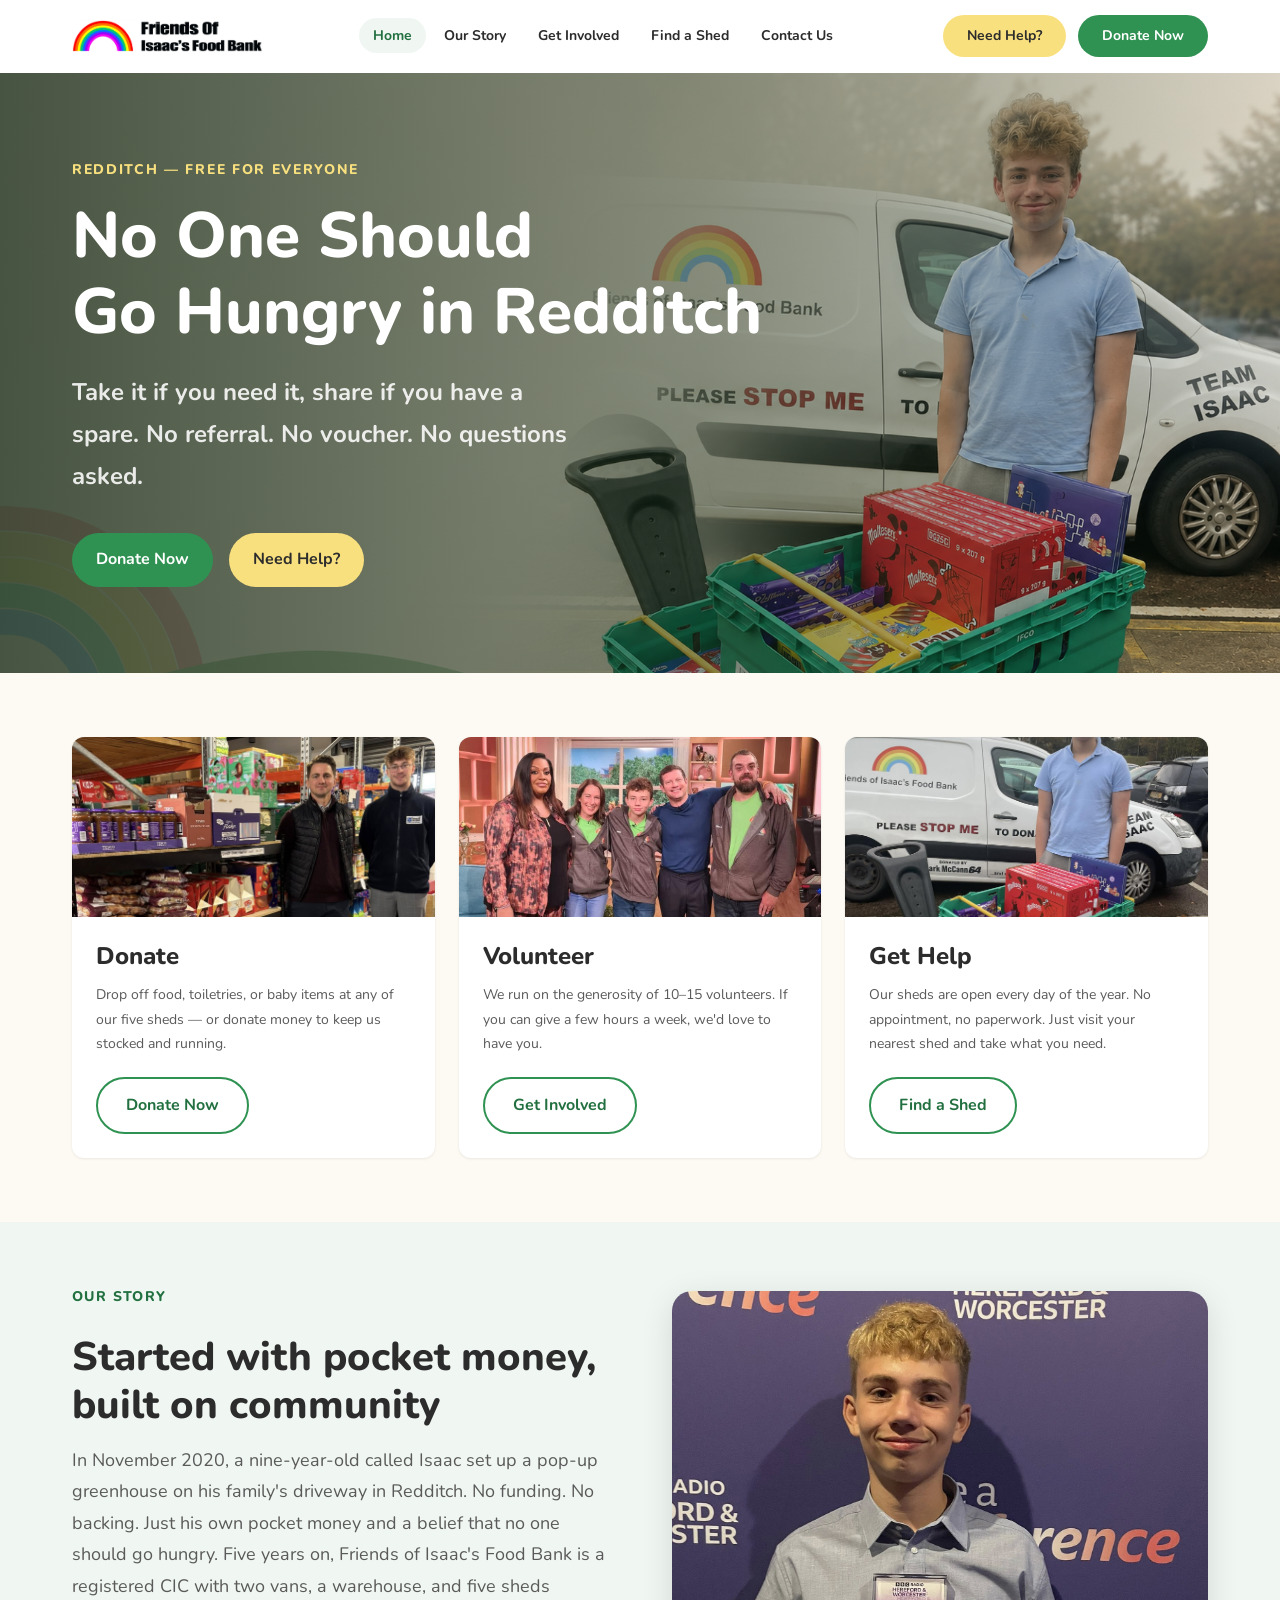
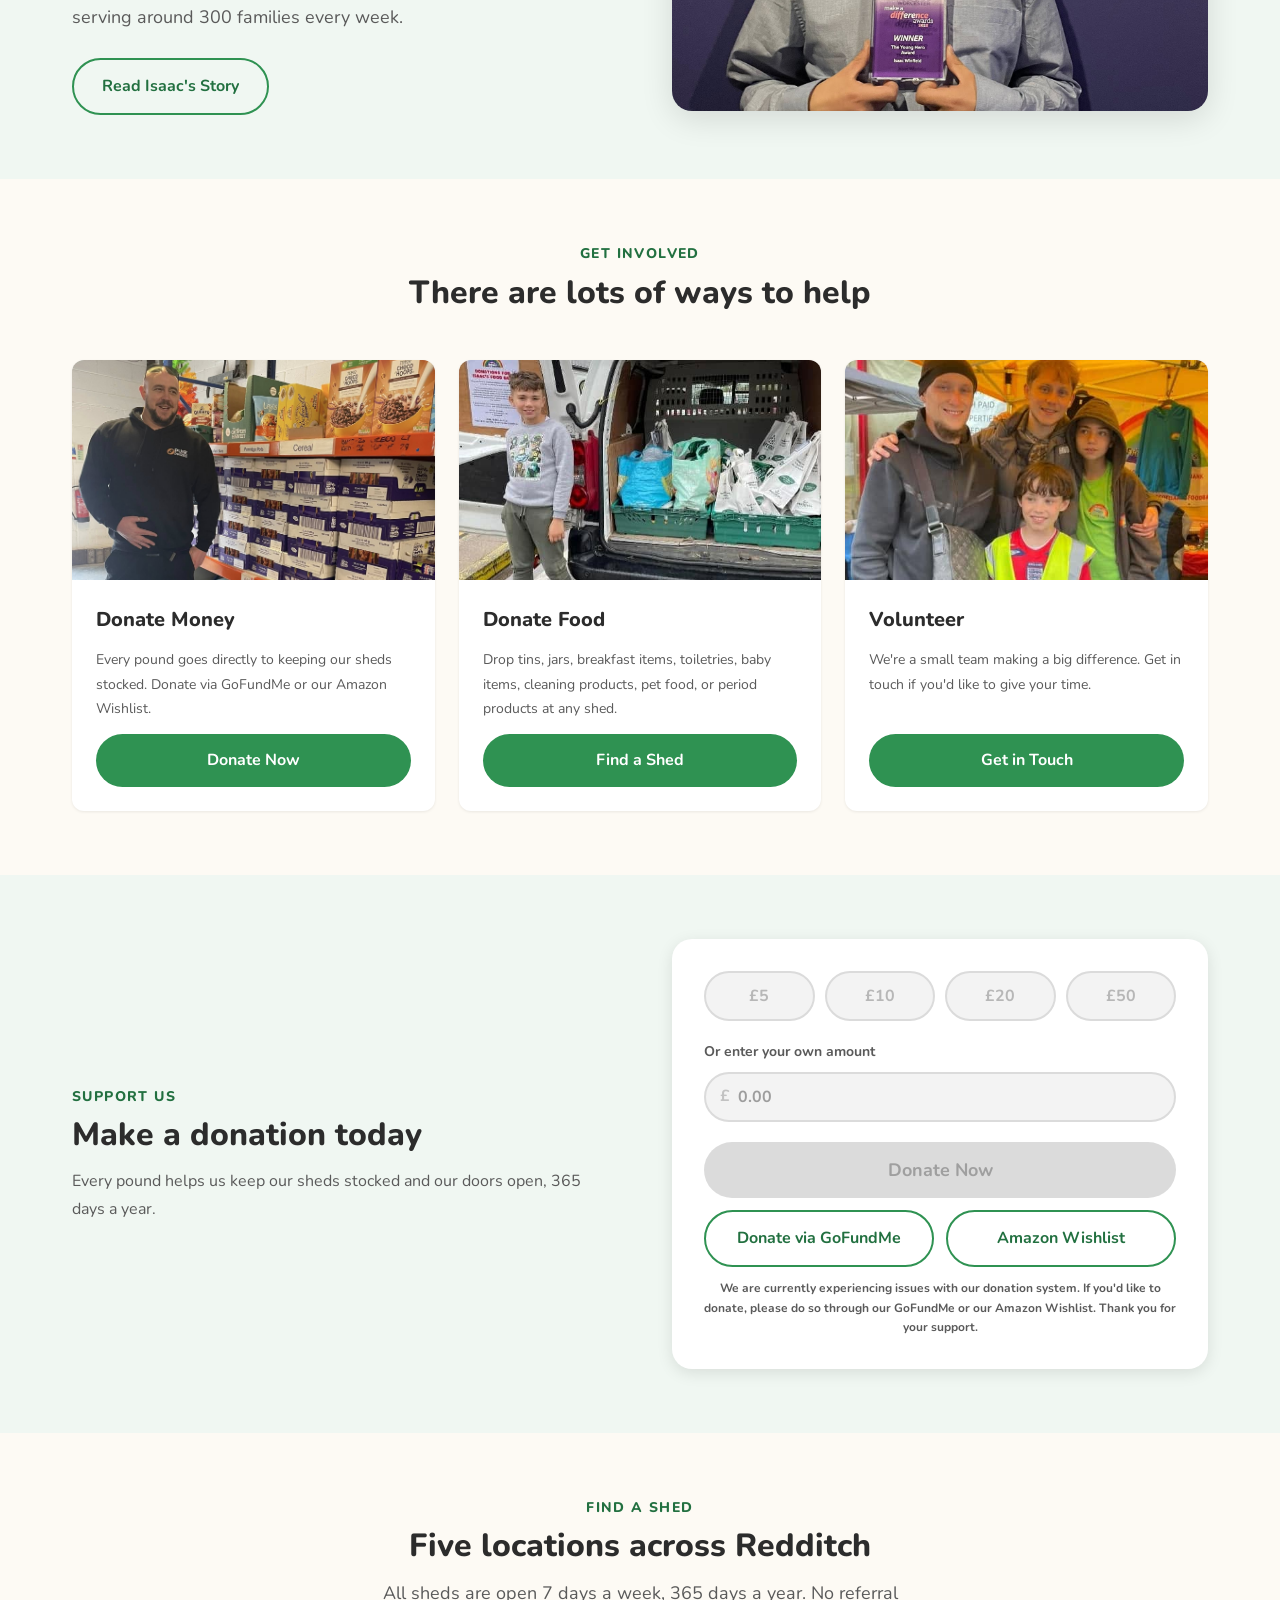
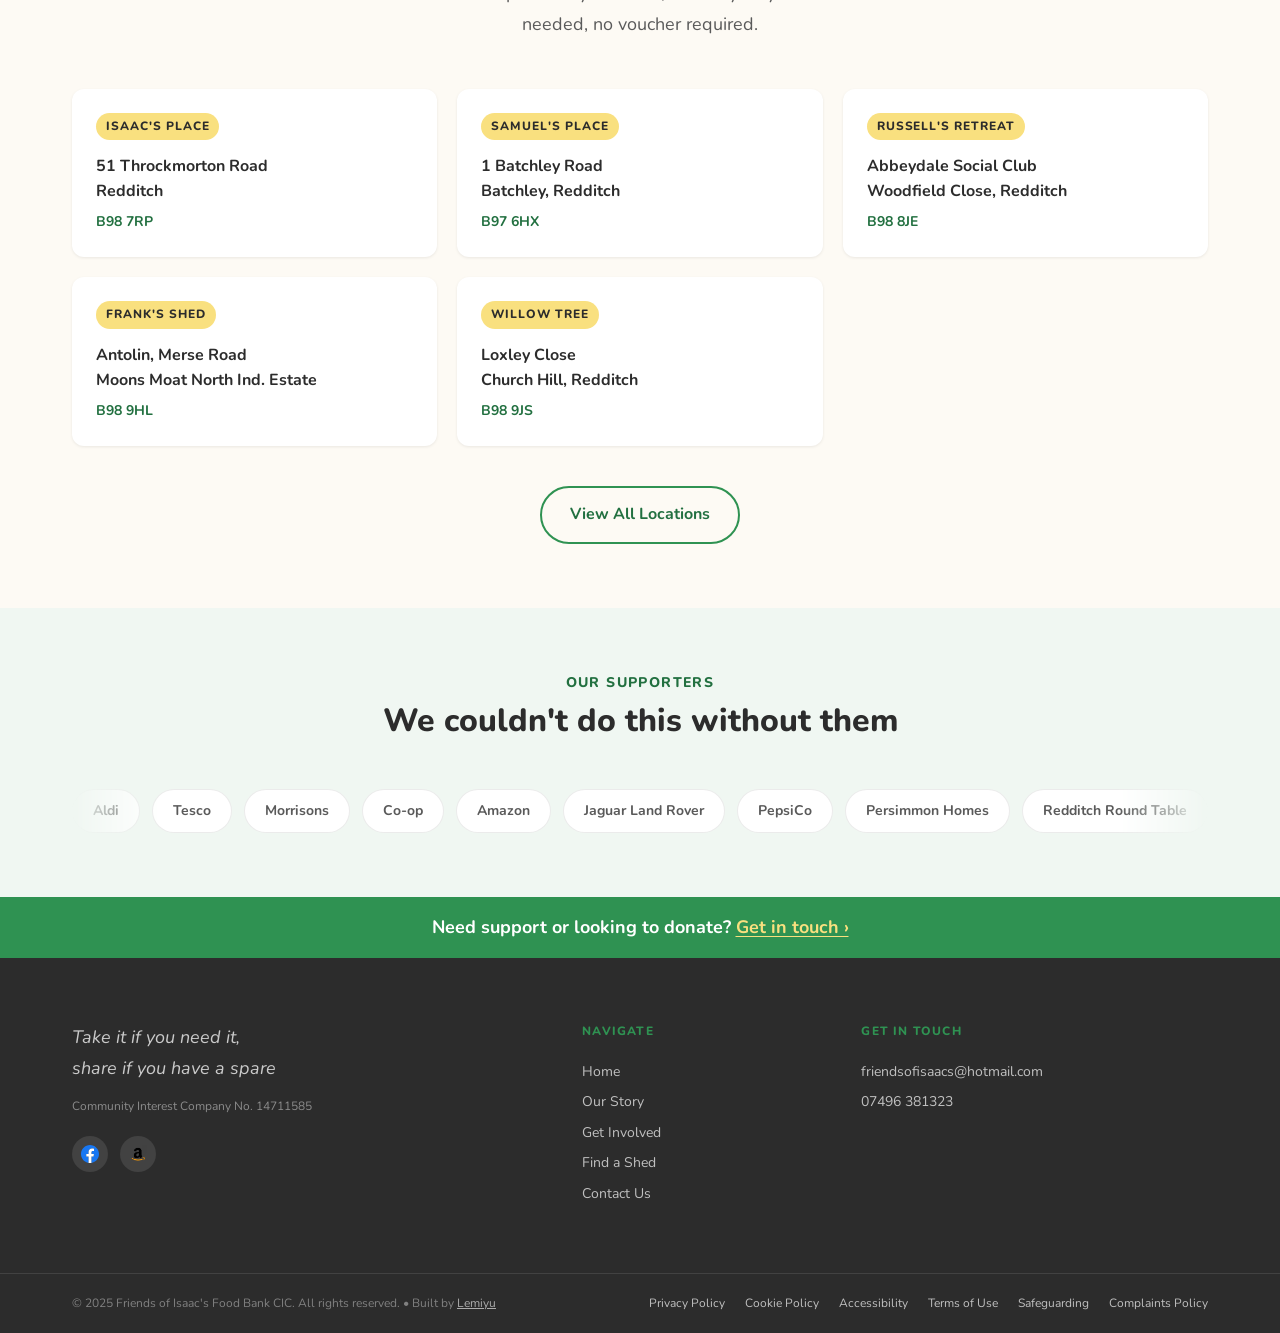
==== index.html @ 1d1023f9 "Website push - 30.06.26" ====
<!DOCTYPE html>
<html lang="en">
<head>
  <meta charset="UTF-8" />

  
  <!-- Google tag (gtag.js) -->
<script async src="https://www.googletagmanager.com/gtag/js?id=G-P4PWT5ELY1"></script>
<script>
  window.dataLayer = window.dataLayer || [];
  function gtag(){dataLayer.push(arguments);}
  gtag('js', new Date());

  gtag('config', 'G-P4PWT5ELY1');
</script>


  <meta name="viewport" content="width=device-width, initial-scale=1.0" />
  <link rel="icon" type="image/webp" href="assets/favicon-icon.webp" />
  <meta name="description" content="Friends of Isaac's Food Bank CIC — free community food pantry sheds in Redditch. No referral needed, no voucher required. Open 7 days a week, 365 days a year." />
  <title>Friends of Isaac's Food Bank | Redditch</title>
  <link rel="preconnect" href="https://fonts.googleapis.com" />
  <link rel="preconnect" href="https://fonts.gstatic.com" crossorigin />
  <link href="https://fonts.googleapis.com/css2?family=Nunito:wght@400;700;800&display=swap" rel="stylesheet" />
  <link rel="stylesheet" href="base.css" />
  <link rel="stylesheet" href="index.css" />
</head>
<body>

  <!-- ============================================================
       HEADER / NAV
       ============================================================ -->
  <header class="site-header" id="site-header">
    <div class="container header-inner">

      <!-- Logo -->
      <a href="/" class="header-logo" aria-label="Friends of Isaac's Food Bank — home">
        <img src="assets/foi-logo.webp" alt="Friends of Isaac's Food Bank" height="48" />
      </a>

      <!-- Primary nav -->
      <nav class="header-nav" id="header-nav" aria-label="Main navigation">
        <ul class="nav-list">
          <li><a href="/" class="nav-link nav-link--active">Home</a></li>
          <li><a href="/our-story.html" class="nav-link">Our Story</a></li>
          <li><a href="/get-involved.html" class="nav-link">Get Involved</a></li>
          <li><a href="/find-a-shed.html" class="nav-link">Find a Shed</a></li>
          <li><a href="/contact.html" class="nav-link">Contact Us</a></li>
        </ul>

        <!-- Mobile-only CTA buttons inside dropdown -->
        <div class="nav-mobile-ctas">
          <a href="/contact.html?type=donate" class="btn btn--primary nav-mobile-btn">Donate Now</a>
          <a href="/contact.html?type=help" class="btn btn--secondary-yellow nav-mobile-btn">Need Help?</a>
        </div>
      </nav>

      <!-- Header actions (desktop) -->
      <div class="header-actions">
        <a href="/contact.html?type=help" class="btn btn--secondary-yellow header-cta header-cta--help">Need Help?</a>
        <a href="/contact.html?type=donate" class="btn btn--primary header-cta">Donate Now</a>
        <!-- Hamburger -->
        <button class="hamburger" id="hamburger" aria-label="Open menu" aria-expanded="false" aria-controls="header-nav">
          <img src="assets/hamburger-menu.svg" alt="" aria-hidden="true" id="hamburger-icon" width="28" height="28" />
        </button>
      </div>

    </div>
  </header>


  <!-- ============================================================
       HERO
       ============================================================ -->
  <section class="hero" aria-label="Hero">
    <div class="hero-media">
      <picture>
        <source media="(max-width: 768px)" srcset="assets/home-page-hero-v1.webp" />
        <source media="(min-width: 769px)" srcset="assets/home-page-hero-v1.webp" />
        <img
          src="assets/home-page-hero-v1.webp"
          alt="Isaac and the Friends of Isaac's Food Bank team"
          class="hero-img"
        />
      </picture>
      <div class="hero-overlay" aria-hidden="true"></div>
    </div>
    <div class="container hero-content">
      <p class="hero-eyebrow">Redditch &mdash; free for everyone</p>
      <h1 class="hero-headline">No One Should<br />Go Hungry in Redditch</h1>
      <p class="hero-sub">Take it if you need it, share if you have a spare. No referral. No voucher. No questions asked.</p>
      <div class="hero-actions">
        <a href="/contact.html?type=donate" class="btn btn--primary">Donate Now</a>
        <a href="/contact.html?type=help" class="btn btn--secondary-yellow">Need Help?</a>
      </div>
    </div>
  </section>


  <!-- ============================================================
       IMPACT STRIP
       ============================================================ -->
  <section class="section impact-strip" aria-label="How you can help">
    <div class="container">
      <div class="impact-grid">

        <div class="impact-card">
          <div class="impact-icon">
            <img src="assets/foi-warehouse-6.webp" alt="" class="impact-icon-img" />
          </div>
          <h2 class="impact-card-title">Donate</h2>
          <p class="impact-card-text">Drop off food, toiletries, or baby items at any of our five sheds — or donate money to keep us stocked and running.</p>
          <a href="/contact.html?type=donate" class="btn btn--outline impact-card-btn">Donate Now</a>
        </div>

        <div class="impact-card">
          <div class="impact-icon">
            <img src="assets/foi-team-image-2.webp" alt="" class="impact-icon-img" />
          </div>
          <h2 class="impact-card-title">Volunteer</h2>
          <p class="impact-card-text">We run on the generosity of 10–15 volunteers. If you can give a few hours a week, we'd love to have you.</p>
          <a href="/contact.html?type=volunteer" class="btn btn--outline impact-card-btn">Get Involved</a>
        </div>

        <div class="impact-card">
          <div class="impact-icon">
            <img src="assets/foi-isaac-support-1.webp" alt="" class="impact-icon-img" />
          </div>
          <h2 class="impact-card-title">Get Help</h2>
          <p class="impact-card-text">Our sheds are open every day of the year. No appointment, no paperwork. Just visit your nearest shed and take what you need.</p>
          <a href="/find-a-shed.html" class="btn btn--outline impact-card-btn">Find a Shed</a>
        </div>

      </div>
    </div>
  </section>


  <!-- ============================================================
       OUR STORY (BRIEF)
       ============================================================ -->
  <section class="section section--alt story-brief" aria-label="Isaac's story">
    <div class="container story-brief-inner">
      <div class="story-brief-text">
        <p class="section-label">Our Story</p>
        <h2 class="heading-lg">Started with pocket money, built on community</h2>
        <p class="subheading">In November 2020, a nine-year-old called Isaac set up a pop-up greenhouse on his family's driveway in Redditch. No funding. No backing. Just his own pocket money and a belief that no one should go hungry. Five years on, Friends of Isaac's Food Bank is a registered CIC with two vans, a warehouse, and five sheds serving around 300 families every week.</p>
        <a href="/our-story.html" class="btn btn--outline" style="margin-top: 8px;">Read Isaac's Story</a>
      </div>
      <div class="story-brief-image">
        <img src="assets/foi-isaac-award-1.webp" alt="Isaac receiving an award for his food bank work" class="story-img" />
      </div>
    </div>
  </section>


  <!-- ============================================================
       GET INVOLVED
       ============================================================ -->
  <section class="section get-involved" aria-label="Get involved">
    <div class="container">
      <div class="section-header">
        <p class="section-label">Get Involved</p>
        <h2 class="heading-md">There are lots of ways to help</h2>
      </div>
      <div class="get-involved-grid">

        <div class="gi-card">
          <div class="gi-card-img-wrap">
            <img src="assets/foi-warehouse-2.webp" alt="Donations at the warehouse" class="gi-card-img" />
          </div>
          <div class="gi-card-body">
            <h3 class="gi-card-title">Donate Money</h3>
            <p class="gi-card-text">Every pound goes directly to keeping our sheds stocked. Donate via GoFundMe or our Amazon Wishlist.</p>
            <a href="/contact.html?type=donate" class="btn btn--primary">Donate Now</a>
          </div>
        </div>

        <div class="gi-card">
          <div class="gi-card-img-wrap">
            <img src="assets/foi-isaac-support-3.webp" alt="Food donations" class="gi-card-img" />
          </div>
          <div class="gi-card-body">
            <h3 class="gi-card-title">Donate Food</h3>
            <p class="gi-card-text">Drop tins, jars, breakfast items, toiletries, baby items, cleaning products, pet food, or period products at any shed.</p>
            <a href="/find-a-shed.html" class="btn btn--primary">Find a Shed</a>
          </div>
        </div>

        <div class="gi-card">
          <div class="gi-card-img-wrap">
            <img src="assets/foi-team-image-3.webp" alt="Volunteers at Friends of Isaac's Food Bank" class="gi-card-img" />
          </div>
          <div class="gi-card-body">
            <h3 class="gi-card-title">Volunteer</h3>
            <p class="gi-card-text">We're a small team making a big difference. Get in touch if you'd like to give your time.</p>
            <a href="/contact.html?type=volunteer" class="btn btn--primary">Get in Touch</a>
          </div>
        </div>

      </div>
    </div>
  </section>


  <!-- ============================================================
       DONATE STRIP
       ============================================================ -->
  <section class="donate-strip" aria-label="Make a donation">
    <div class="container donate-strip-inner">
      <div class="donate-strip-text">
        <p class="section-label donate-strip-label">Support Us</p>
        <h2 class="heading-md donate-strip-heading">Make a donation today</h2>
        <p class="donate-strip-sub">Every pound helps us keep our sheds stocked and our doors open, 365 days a year.</p>
      </div>
      <div class="donate-strip-form">
<div class="donate-amounts">
          <button class="donate-amount" data-amount="5" disabled aria-disabled="true">£5</button>
          <button class="donate-amount" data-amount="10" disabled aria-disabled="true">£10</button>
          <button class="donate-amount" data-amount="20" disabled aria-disabled="true">£20</button>
          <button class="donate-amount" data-amount="50" disabled aria-disabled="true">£50</button>
        </div>
        <div class="donate-custom-wrap">
          <label for="donate-custom" class="donate-custom-label">Or enter your own amount</label>
          <div class="donate-input-wrap">
            <span class="donate-pound" aria-hidden="true">£</span>
            <input type="number" id="donate-custom" class="donate-input" placeholder="0.00" min="1" step="0.01" disabled aria-disabled="true" />
          </div>
        </div>
        <div class="donate-actions">
          <button type="button" class="btn btn--primary donate-now-main btn--disabled" id="donate-now" disabled aria-disabled="true">Donate Now</button>
          <div class="donate-actions-secondary">
            <a href="https://gofundme.com/f/friends-of-isaacs-food-bank" target="_blank" rel="noopener noreferrer" class="btn btn--outline donate-submit" id="donate-gofundme">Donate via GoFundMe</a>
            <a href="https://www.amazon.co.uk/hz/wishlist/ls/SWV1YE7PH01U?ref_=wl_share" target="_blank" rel="noopener noreferrer" class="btn btn--outline donate-wishlist">Amazon Wishlist</a>
          </div>
        </div>
        <p class="donate-note donate-note--alert">We are currently experiencing issues with our donation system. If you'd like to donate, please do so through our GoFundMe or our Amazon Wishlist. Thank you for your support.</p>
      </div>
    </div>
  </section>


  <!-- ============================================================
       FIND A SHED
       ============================================================ -->
  <section class="section find-shed" aria-label="Find a shed">
    <div class="container">
      <div class="section-header">
        <p class="section-label">Find a Shed</p>
        <h2 class="heading-md">Five locations across Redditch</h2>
        <p class="subheading" style="max-width: 560px; margin: 12px auto 0;">All sheds are open 7 days a week, 365 days a year. No referral needed, no voucher required.</p>
      </div>
      <div class="shed-grid">

        <div class="shed-card">
          <div class="shed-card-tag">Isaac's Place</div>
          <p class="shed-address">51 Throckmorton Road<br />Redditch</p>
          <p class="shed-postcode">B98 7RP</p>
        </div>

        <div class="shed-card">
          <div class="shed-card-tag">Samuel's Place</div>
          <p class="shed-address">1 Batchley Road<br />Batchley, Redditch</p>
          <p class="shed-postcode">B97 6HX</p>
        </div>

        <div class="shed-card">
          <div class="shed-card-tag">Russell's Retreat</div>
          <p class="shed-address">Abbeydale Social Club<br />Woodfield Close, Redditch</p>
          <p class="shed-postcode">B98 8JE</p>
        </div>

        <div class="shed-card">
          <div class="shed-card-tag">Frank's Shed</div>
          <p class="shed-address">Antolin, Merse Road<br />Moons Moat North Ind. Estate</p>
          <p class="shed-postcode">B98 9HL</p>
        </div>

        <div class="shed-card">
          <div class="shed-card-tag">Willow Tree</div>
          <p class="shed-address">Loxley Close<br />Church Hill, Redditch</p>
          <p class="shed-postcode">B98 9JS</p>
        </div>

      </div>
      <div style="text-align: center; margin-top: 40px;">
        <a href="/find-a-shed.html" class="btn btn--outline">View All Locations</a>
      </div>
    </div>
  </section>


  <!-- ============================================================
       SUPPORTERS
       ============================================================ -->
  <section class="section section--alt supporters" aria-label="Our supporters">
    <div class="container">
      <div class="section-header">
        <p class="section-label">Our Supporters</p>
        <h2 class="heading-md">We couldn't do this without them</h2>
      </div>
      <div class="supporters-marquee-wrap" aria-label="Our supporters list">
        <div class="supporters-marquee" id="supporters-marquee">
          <div class="supporters-track" aria-hidden="false">
            <span class="supporter-name">Aldi</span>
            <span class="supporter-name">Tesco</span>
            <span class="supporter-name">Morrisons</span>
            <span class="supporter-name">Co-op</span>
            <span class="supporter-name">Amazon</span>
            <span class="supporter-name">Jaguar Land Rover</span>
            <span class="supporter-name">PepsiCo</span>
            <span class="supporter-name">Persimmon Homes</span>
            <span class="supporter-name">Redditch Round Table</span>
            <span class="supporter-name">YMCA Worcestershire</span>
            <span class="supporter-name">Redditch BID</span>
            <span class="supporter-name">Redditch College</span>
            <span class="supporter-name">Farm Foods</span>
            <span class="supporter-name">Bargain Booze</span>
            <span class="supporter-name">Antolin</span>
            <span class="supporter-name">Arcus FM</span>
            <span class="supporter-name">WEG</span>
            <span class="supporter-name">Build Land</span>
            <span class="supporter-name">McDonalds Redditch</span>
          </div>
          <!-- Duplicate track for seamless loop -->
          <div class="supporters-track" aria-hidden="true">
            <span class="supporter-name">Aldi</span>
            <span class="supporter-name">Tesco</span>
            <span class="supporter-name">Morrisons</span>
            <span class="supporter-name">Co-op</span>
            <span class="supporter-name">Amazon</span>
            <span class="supporter-name">Jaguar Land Rover</span>
            <span class="supporter-name">PepsiCo</span>
            <span class="supporter-name">Persimmon Homes</span>
            <span class="supporter-name">Redditch Round Table</span>
            <span class="supporter-name">YMCA Worcestershire</span>
            <span class="supporter-name">Redditch BID</span>
            <span class="supporter-name">Redditch College</span>
            <span class="supporter-name">Farm Foods</span>
            <span class="supporter-name">Bargain Booze</span>
            <span class="supporter-name">Antolin</span>
            <span class="supporter-name">Arcus FM</span>
            <span class="supporter-name">WEG</span>
            <span class="supporter-name">Build Land</span>
            <span class="supporter-name">McDonalds Redditch</span>
          </div>
        </div>
      </div>
    </div>
  </section>


  <!-- ============================================================
       PRE-FOOTER CTA STRIPE
       ============================================================ -->
  <div class="prefooter-stripe">
    <div class="container prefooter-inner">
      <p class="prefooter-text">Need support or looking to donate? <a href="/contact.html" class="prefooter-link">Get in touch &rsaquo;</a></p>
    </div>
  </div>


  <!-- ============================================================
       FOOTER
       ============================================================ -->
  <footer class="site-footer" aria-label="Site footer">
    <div class="container footer-inner">

      <div class="footer-brand">
        <p class="footer-tagline">Take it if you need it,<br />share if you have a spare</p>
        <p class="footer-cic">Community Interest Company No. 14711585</p>
        <div class="footer-social">
          <a href="https://www.facebook.com/FriendsofIsaacsFoodBank" target="_blank" rel="noopener noreferrer" aria-label="Facebook" class="footer-social-link">
            <img src="assets/facebook.svg" alt="Facebook" width="18" height="18" />
          </a>
          <a href="https://www.amazon.co.uk/hz/wishlist/ls/SWV1YE7PH01U?ref_=wl_share" target="_blank" rel="noopener noreferrer" aria-label="Amazon Wishlist" class="footer-social-link">
            <img src="assets/amazon.avif" alt="Amazon Wishlist" width="18" height="18" />
          </a>
        </div>
      </div>

      <nav class="footer-nav" aria-label="Footer navigation">
        <p class="footer-nav-heading">Navigate</p>
        <ul>
          <li><a href="/" class="footer-link">Home</a></li>
          <li><a href="/our-story.html" class="footer-link">Our Story</a></li>
          <li><a href="/get-involved.html" class="footer-link">Get Involved</a></li>
          <li><a href="/find-a-shed.html" class="footer-link">Find a Shed</a></li>
          <li><a href="/contact.html" class="footer-link">Contact Us</a></li>
        </ul>
      </nav>

      <div class="footer-contact">
        <p class="footer-nav-heading">Get in Touch</p>
        <ul>
          <li><a href="mailto:friendsofisaacs@hotmail.com" class="footer-link">friendsofisaacs@hotmail.com</a></li>
          <li><a href="tel:07496381323" class="footer-link">07496 381323</a></li>
        </ul>
      </div>

    </div>

    <div class="footer-legal">
      <div class="container footer-legal-inner">
        <p>&copy; 2025 Friends of Isaac's Food Bank CIC. All rights reserved. &bull; Built by <a href="https://www.lemiyu.com" target="_blank" rel="noopener noreferrer" class="footer-legal-link">Lemiyu</a></p>
        <ul class="footer-legal-links">
          <li><a href="/privacy-policy.html" class="footer-link">Privacy Policy</a></li>
          <li><a href="/cookie-policy.html" class="footer-link">Cookie Policy</a></li>
          <li><a href="/accessibility.html" class="footer-link">Accessibility</a></li>
          <li><a href="/terms.html" class="footer-link">Terms of Use</a></li>
          <li><a href="/safeguarding.html" class="footer-link">Safeguarding</a></li>
          <li><a href="/complaints.html" class="footer-link">Complaints Policy</a></li>
        </ul>
      </div>
    </div>
  </footer>


  <!-- ============================================================
       JAVASCRIPT
       ============================================================ -->
  <script>
    // Hamburger menu
    const hamburger = document.getElementById('hamburger');
    const hamburgerIcon = document.getElementById('hamburger-icon');
    const nav = document.getElementById('header-nav');

    hamburger.addEventListener('click', () => {
      const isOpen = nav.classList.toggle('is-open');
      hamburger.setAttribute('aria-expanded', isOpen);
      hamburger.setAttribute('aria-label', isOpen ? 'Close menu' : 'Open menu');
      hamburgerIcon.src = isOpen ? 'assets/hamburger-close.svg' : 'assets/hamburger-menu.svg';
    });

    document.addEventListener('click', (e) => {
      if (!hamburger.contains(e.target) && !nav.contains(e.target)) {
        nav.classList.remove('is-open');
        hamburger.setAttribute('aria-expanded', false);
        hamburger.setAttribute('aria-label', 'Open menu');
        hamburgerIcon.src = 'assets/hamburger-menu.svg';
      }
    });

    document.addEventListener('keydown', (e) => {
      if (e.key === 'Escape' && nav.classList.contains('is-open')) {
        nav.classList.remove('is-open');
        hamburger.setAttribute('aria-expanded', false);
        hamburger.setAttribute('aria-label', 'Open menu');
        hamburgerIcon.src = 'assets/hamburger-menu.svg';
        hamburger.focus();
      }
    });

    // Sticky header shadow
    const header = document.getElementById('site-header');
    window.addEventListener('scroll', () => {
      header.classList.toggle('is-scrolled', window.scrollY > 10);
    });

    // Donate amount selector
    const amountBtns = document.querySelectorAll('.donate-amount');
    const customInput = document.getElementById('donate-custom');

    amountBtns.forEach(btn => {
      btn.addEventListener('click', () => {
        amountBtns.forEach(b => b.classList.remove('is-selected'));
        btn.classList.add('is-selected');
        customInput.value = '';
      });
    });

    customInput.addEventListener('input', () => {
      amountBtns.forEach(b => b.classList.remove('is-selected'));
    });
  </script>

</body>
</html>
---- base.css ----
/* ============================================================
   BASE.CSS — Friends of Isaac's Food Bank CIC
   Global tokens, resets, and utility classes
   ============================================================ */

/* ------------------------------------------------------------
   1. DESIGN TOKENS
   ------------------------------------------------------------ */
:root {

  /* Colours */
  --primary:        #2f9252;
  --primary-dark:   #227040;
  --secondary:      #F9E07F;
  --accent:         #F4A96A;
  --bg-light:       #FDFAF4;
  --bg-section:     #F0F7F2;
  --text-dark:      #2C2C2C;
  --text-mid:       #5A5A5A;
  --white:          #FFFFFF;

  /* Typography */
  --font-base:      'Nunito', sans-serif;
  --fw-regular:     400;
  --fw-bold:        700;
  --fw-extrabold:   800;

  --fs-xs:          0.75rem;    /* 12px */
  --fs-sm:          0.875rem;   /* 14px */
  --fs-base:        1rem;       /* 16px */
  --fs-md:          1.125rem;   /* 18px */
  --fs-lg:          1.25rem;    /* 20px */
  --fs-xl:          1.5rem;     /* 24px */
  --fs-2xl:         2rem;       /* 32px */
  --fs-3xl:         2.5rem;     /* 40px */
  --fs-4xl:         3rem;       /* 48px */

  --lh-tight:       1.2;
  --lh-base:        1.6;
  --lh-relaxed:     1.75;

  /* Layout */
  --max-width:      1200px;
  --padding-x:      32px;
  --padding-x-mob:  16px;
  --padding-y:      64px;
  --padding-y-mob:  32px;

  /* Border radius */
  --radius-sm:      6px;
  --radius-md:      12px;
  --radius-lg:      20px;
  --radius-full:    9999px;

  /* Shadows */
  --shadow-sm:      0 1px 3px rgba(0,0,0,0.08);
  --shadow-md:      0 4px 16px rgba(0,0,0,0.10);
  --shadow-lg:      0 8px 32px rgba(0,0,0,0.12);

  /* Transitions */
  --transition:     0.2s ease;

  /* Nav */
  --nav-height:     72px;
}

/* ------------------------------------------------------------
   2. RESET & BASE
   ------------------------------------------------------------ */
*, *::before, *::after {
  box-sizing: border-box;
  margin: 0;
  padding: 0;
}

html {
  scroll-behavior: smooth;
}

body {
  font-family: var(--font-base);
  font-size: var(--fs-base);
  font-weight: var(--fw-regular);
  color: var(--text-dark);
  background-color: var(--bg-light);
  line-height: var(--lh-base);
  -webkit-font-smoothing: antialiased;
}

img, svg {
  display: block;
  max-width: 100%;
}

a {
  color: inherit;
  text-decoration: none;
}

ul, ol {
  list-style: none;
}

button {
  font-family: var(--font-base);
  cursor: pointer;
  border: none;
  background: none;
}

/* ------------------------------------------------------------
   3. CONTAINER
   ------------------------------------------------------------ */
.container {
  width: 100%;
  max-width: var(--max-width);
  margin-left: auto;
  margin-right: auto;
  padding-left: var(--padding-x);
  padding-right: var(--padding-x);
}

@media (max-width: 768px) {
  .container {
    padding-left: var(--padding-x-mob);
    padding-right: var(--padding-x-mob);
  }
}

/* ------------------------------------------------------------
   4. SECTION SPACING
   ------------------------------------------------------------ */
.section {
  padding-top: var(--padding-y);
  padding-bottom: var(--padding-y);
}

.section--alt {
  background-color: var(--bg-section);
}

@media (max-width: 768px) {
  .section {
    padding-top: var(--padding-y-mob);
    padding-bottom: var(--padding-y-mob);
  }
}

/* ------------------------------------------------------------
   5. TYPOGRAPHY UTILITIES
   ------------------------------------------------------------ */
.heading-xl {
  font-size: var(--fs-4xl);
  font-weight: var(--fw-extrabold);
  line-height: var(--lh-tight);
}

.heading-lg {
  font-size: var(--fs-3xl);
  font-weight: var(--fw-extrabold);
  line-height: var(--lh-tight);
}

.heading-md {
  font-size: var(--fs-2xl);
  font-weight: var(--fw-extrabold);
  line-height: var(--lh-tight);
}

.heading-sm {
  font-size: var(--fs-xl);
  font-weight: var(--fw-bold);
  line-height: var(--lh-tight);
}

.subheading {
  font-size: var(--fs-md);
  font-weight: var(--fw-regular);
  color: var(--text-mid);
  line-height: var(--lh-relaxed);
}

.section-label {
  font-size: var(--fs-sm);
  font-weight: var(--fw-extrabold);
  text-transform: uppercase;
  letter-spacing: 0.1em;
  color: var(--primary-dark);
  margin-bottom: 8px;
}

@media (max-width: 768px) {
  .heading-xl { font-size: var(--fs-3xl); }
  .heading-lg { font-size: var(--fs-2xl); }
  .heading-md { font-size: var(--fs-xl); }
}

/* ------------------------------------------------------------
   6. BUTTONS
   ------------------------------------------------------------ */
.btn {
  display: inline-flex;
  align-items: center;
  justify-content: center;
  gap: 8px;
  padding: 14px 28px;
  font-size: var(--fs-base);
  font-weight: var(--fw-bold);
  border-radius: var(--radius-full);
  transition: background-color var(--transition), transform var(--transition), box-shadow var(--transition);
  white-space: nowrap;
}

.btn:hover {
  transform: translateY(-1px);
  box-shadow: var(--shadow-md);
}

.btn:active {
  transform: translateY(0);
}

.btn--primary {
  background-color: var(--primary);
  color: var(--white);
  padding-left: 24px;
  padding-right: 24px;
}

.btn--primary:hover {
  background-color: var(--primary-dark);
}

.btn--secondary {
  background-color: var(--white);
  color: var(--text-dark);
  border: 2px solid var(--white);
  padding-left: 24px;
  padding-right: 24px;
}

.btn--secondary:hover {
  background-color: transparent;
  color: var(--white);
}

.btn--outline {
  background-color: transparent;
  color: var(--primary-dark);
  border: 2px solid var(--primary);
}

.btn--outline:hover {
  background-color: var(--primary);
  color: var(--white);
}

/* ------------------------------------------------------------
   7. CARDS
   ------------------------------------------------------------ */
.card {
  background-color: var(--white);
  border-radius: var(--radius-md);
  box-shadow: var(--shadow-sm);
  overflow: hidden;
}

/* ------------------------------------------------------------
   8. VISUALLY HIDDEN (Accessibility)
   ------------------------------------------------------------ */
.visually-hidden {
  position: absolute;
  width: 1px;
  height: 1px;
  padding: 0;
  margin: -1px;
  overflow: hidden;
  clip: rect(0,0,0,0);
  white-space: nowrap;
  border: 0;
}

/* ------------------------------------------------------------
   9. REDUCED MOTION
   ------------------------------------------------------------ */
@media (prefers-reduced-motion: reduce) {
  *, *::before, *::after {
    animation-duration: 0.01ms !important;
    transition-duration: 0.01ms !important;
  }
}

/* ------------------------------------------------------------
   10. MOBILE BUTTON FULL WIDTH
   ------------------------------------------------------------ */
@media (max-width: 768px) {
  .btn {
    justify-content: center;
  }
}


/* ============================================================
   INDEX.CSS — Friends of Isaac's Food Bank CIC
   Homepage-specific styles
   ============================================================ */


/* ------------------------------------------------------------
   HEADER
   ------------------------------------------------------------ */
.site-header {
  position: sticky;
  top: 0;
  z-index: 100;
  background-color: var(--white);
  border-bottom: 1px solid transparent;
  transition: border-color var(--transition), box-shadow var(--transition);
}

.site-header.is-scrolled {
  border-color: rgba(0,0,0,0.08);
  box-shadow: var(--shadow-sm);
}

.header-inner {
  display: flex;
  align-items: center;
  justify-content: space-between;
  gap: 24px;
  height: var(--nav-height);
}

.header-logo img {
  height: 32px;
  width: auto;
}

/* Nav */
.header-nav {
  flex: 1;
}

.nav-list {
  display: flex;
  align-items: center;
  justify-content: center;
  gap: 4px;
}

.nav-link {
  font-size: var(--fs-sm);
  font-weight: var(--fw-bold);
  color: var(--text-dark);
  padding: 8px 14px;
  border-radius: var(--radius-full);
  transition: background-color var(--transition), color var(--transition);
}

.nav-link:hover,
.nav-link--active {
  background-color: var(--bg-section);
  color: var(--primary-dark);
}

/* Mobile CTA buttons — hidden on desktop */
.nav-mobile-ctas {
  display: none;
}

/* Header actions */
.header-actions {
  display: flex;
  align-items: center;
  gap: 12px;
  flex-shrink: 0;
}

.header-cta {
  padding: 10px 24px;
  font-size: var(--fs-sm);
}

/* Hamburger — hidden on desktop */
.hamburger {
  display: none;
  align-items: center;
  justify-content: center;
  width: 40px;
  height: 40px;
  flex-shrink: 0;
  background: none;
  border: none;
  padding: 0;
}

/* Secondary yellow button */
.btn--secondary-yellow {
  background-color: var(--secondary);
  color: var(--text-dark);
 padding-left: 24px;
 padding-right: 24px;
}

.btn--secondary-yellow:hover {
  background-color: #f3ce47;
}

/* Mobile nav */
@media (max-width: 999px) {

  .hamburger {
    display: flex;
  }

  .header-nav {
    display: none;
    position: absolute;
    top: var(--nav-height);
    left: 0;
    right: 0;
    background-color: var(--white);
    border-bottom: 1px solid rgba(0,0,0,0.08);
    box-shadow: var(--shadow-md);
    padding: 16px var(--padding-x-mob) 24px;
  }

  .header-nav.is-open {
    display: block;
  }

  .nav-list {
    flex-direction: column;
    align-items: stretch;
    gap: 4px;
  }

  .nav-link {
    display: block;
    width: 100%;
    padding: 12px 16px;
    font-size: var(--fs-base);
  }

  .nav-mobile-ctas {
    display: flex;
    flex-direction: column;
    gap: 10px;
    margin-top: 16px;
    padding-top: 16px;
    border-top: 1px solid rgba(0,0,0,0.06);
  }

  .nav-mobile-btn {
    width: 100%;
    justify-content: center;
    padding: 14px;
  }

  .header-cta--help {
    display: none;
  }

  .header-cta:not(.header-cta--help) {
    display: none;
  }
}


/* ------------------------------------------------------------
   HERO
   ------------------------------------------------------------ */
.hero {
  position: relative;
  min-height: 600px;
  display: flex;
  align-items: center;
}

.hero-media {
  position: absolute;
  inset: 0;
  z-index: 0;
}

.hero-img {
  width: 100%;
  height: 100%;
  object-fit: cover;
  object-position: center top;
}

.hero-overlay {
  position: absolute;
  inset: 0;
  background: linear-gradient(
    to right,
    rgba(20, 40, 20, 0.78) 0%,
    rgba(20, 40, 20, 0.50) 55%,
    rgba(20, 40, 20, 0.15) 100%
  );
}

.hero-content {
  position: relative;
  z-index: 1;
  padding-top: var(--padding-y);
  padding-bottom: var(--padding-y);
  color: var(--white);
}

.hero-eyebrow {
  font-size: var(--fs-sm);
  font-weight: var(--fw-extrabold);
  text-transform: uppercase;
  letter-spacing: 0.12em;
  color: var(--secondary);
  margin-bottom: 16px;
}

.hero-headline {
  font-size: 4rem;
  font-weight: var(--fw-extrabold);
  line-height: var(--lh-tight);
  margin-bottom: 20px;
  max-width: 720px;
}

.hero-sub {
  font-size: var(--fs-xl);
  font-weight: 700;
  line-height: var(--lh-relaxed);
  color: rgba(255,255,255,0.88);
  max-width: 520px;
  margin-bottom: 36px;
}

.hero-actions {
  display: flex;
  gap: 16px;
  flex-wrap: wrap;
}

@media (max-width: 768px) {
  .hero {
    min-height: 500px;
  }
  
  .hero-sub {
    display: none;
    }

  .hero-headline {
    font-size: var(--fs-4xl);
  }
  .hero-content {
    padding-top: var(--padding-y-mob);
    padding-bottom: var(--padding-y-mob);
  }
}

@media (max-width: 480px) {
  .hero-headline {
    font-size: var(--fs-3xl);
  }
  .hero-actions {
    flex-direction: column;
  }
  .hero-actions .btn {
    width: 100%;
    text-align: center;
  }
}

@media (max-width: 768px) {
  .hero-img {
    object-position: center right;
  }
}

/* ------------------------------------------------------------
   IMPACT STRIP
   ------------------------------------------------------------ */
.impact-grid {
  display: grid;
  grid-template-columns: repeat(3, 1fr);
  gap: 24px;
}

.impact-card {
  background-color: var(--white);
  border-radius: var(--radius-md);
  box-shadow: var(--shadow-sm);
  overflow: hidden;
  display: flex;
  flex-direction: column;
  transition: box-shadow var(--transition), transform var(--transition);
}

.impact-card:hover {
  box-shadow: var(--shadow-md);
  transform: translateY(-2px);
}

.impact-icon {
  height: 180px;
  overflow: hidden;
}

.impact-icon-img {
  width: 100%;
  height: 100%;
  object-fit: cover;
}

.impact-card-title {
  font-size: var(--fs-xl);
  font-weight: var(--fw-extrabold);
  padding: 20px 24px 8px;
}

.impact-card-text {
  font-size: var(--fs-sm);
  color: var(--text-mid);
  padding: 0 24px;
  line-height: var(--lh-relaxed);
  flex: 1;
}

.impact-card-btn {
  margin: 20px 24px 24px;
  align-self: flex-start;
}

@media (max-width: 768px) {
  .impact-grid {
    grid-template-columns: 1fr;
    gap: 16px;
  }
  .impact-icon {
    height: 200px;
  }
}


/* ------------------------------------------------------------
   STORY BRIEF
   ------------------------------------------------------------ */
.story-brief-inner {
  display: grid;
  grid-template-columns: 1fr 1fr;
  gap: 64px;
  align-items: center;
}

.story-brief-text {
  display: flex;
  flex-direction: column;
  align-items: flex-start;
  gap: 16px;
}

.story-img {
  width: 100%;
  height: 420px;
  object-fit: cover;
  border-radius: var(--radius-lg);
  box-shadow: var(--shadow-lg);
}

@media (max-width: 900px) {
  .story-brief-inner {
    grid-template-columns: 1fr;
    gap: 32px;
  }
  .story-img {
    height: 280px;
  }
}


/* ------------------------------------------------------------
   GET INVOLVED
   ------------------------------------------------------------ */
.section-header {
  text-align: center;
  margin-bottom: 48px;
}

.section-header .heading-md {
  margin-top: 8px;
}

.get-involved-grid {
  display: grid;
  grid-template-columns: repeat(3, 1fr);
  gap: 24px;
}

.gi-card {
  background-color: var(--white);
  border-radius: var(--radius-md);
  box-shadow: var(--shadow-sm);
  overflow: hidden;
  display: flex;
  flex-direction: column;
  transition: box-shadow var(--transition), transform var(--transition);
}

.gi-card:hover {
  box-shadow: var(--shadow-md);
  transform: translateY(-2px);
}

.gi-card-img-wrap {
  height: 220px;
  overflow: hidden;
}

.gi-card-img {
  width: 100%;
  height: 100%;
  object-fit: cover;
  transition: transform 0.4s ease;
}

.gi-card:hover .gi-card-img {
  transform: scale(1.03);
}

.gi-card-body {
  padding: 24px;
  display: flex;
  flex-direction: column;
  gap: 12px;
  flex: 1;
}

.gi-card-title {
  font-size: var(--fs-lg);
  font-weight: var(--fw-extrabold);
}

.gi-card-text {
  font-size: var(--fs-sm);
  color: var(--text-mid);
  line-height: var(--lh-relaxed);
  flex: 1;
}

@media (max-width: 900px) {
  .get-involved-grid {
    grid-template-columns: 1fr;
    gap: 16px;
  }
  .gi-card-img-wrap {
    height: 200px;
  }
}


/* ------------------------------------------------------------
   DONATE STRIP
   ------------------------------------------------------------ */
.donate-strip {
  background-color: var(--bg-section);
  padding-top: var(--padding-y);
  padding-bottom: var(--padding-y);
}

.donate-strip-inner {
  display: grid;
  grid-template-columns: 1fr 1fr;
  gap: 64px;
  align-items: center;
}

.donate-strip-label {
  color: var(--primary-dark);
}

.donate-strip-heading {
  margin-top: 8px;
  margin-bottom: 12px;
}

.donate-strip-sub {
  font-size: var(--fs-base);
  color: var(--text-mid);
  line-height: var(--lh-relaxed);
}

.donate-strip-form {
  background-color: var(--white);
  border-radius: var(--radius-lg);
  padding: 32px;
  box-shadow: var(--shadow-md);
}

.donate-amounts {
  display: flex;
  gap: 10px;
  flex-wrap: wrap;
  margin-bottom: 20px;
}

.donate-amount {
  flex: 1;
  min-width: 56px;
  padding: 12px 8px;
  border-radius: var(--radius-full);
  border: 2px solid rgba(0,0,0,0.10);
  font-size: var(--fs-base);
  font-weight: var(--fw-bold);
  color: var(--text-dark);
  background-color: var(--bg-light);
  transition: border-color var(--transition), background-color var(--transition), color var(--transition);
  cursor: pointer;
  text-align: center;
}

.donate-amount:hover {
  border-color: var(--primary);
  background-color: var(--bg-section);
}

.donate-amount.is-selected {
  background-color: var(--primary);
  border-color: var(--primary);
  color: var(--white);
}

.donate-custom-wrap {
  margin-bottom: 20px;
}

.donate-custom-label {
  display: block;
  font-size: var(--fs-sm);
  font-weight: var(--fw-bold);
  color: var(--text-mid);
  margin-bottom: 8px;
}

.donate-input-wrap {
  position: relative;
}

.donate-pound {
  position: absolute;
  left: 16px;
  top: 50%;
  transform: translateY(-50%);
  font-weight: var(--fw-bold);
  color: var(--text-mid);
  pointer-events: none;
}

.donate-input {
  width: 100%;
  padding: 12px 16px 12px 32px;
  border: 2px solid rgba(0,0,0,0.10);
  border-radius: var(--radius-full);
  font-family: var(--font-base);
  font-size: var(--fs-base);
  font-weight: var(--fw-bold);
  color: var(--text-dark);
  background-color: var(--bg-light);
  transition: border-color var(--transition);
  outline: none;
}

.donate-input:focus {
  border-color: var(--primary);
}

/* Remove number input spinners */
.donate-input::-webkit-outer-spin-button,
.donate-input::-webkit-inner-spin-button {
  -webkit-appearance: none;
  margin: 0;
}
.donate-input[type=number] {
  -moz-appearance: textfield;
}

.donate-actions {
  display: flex;
  flex-direction: column;
  gap: 12px;
  margin-bottom: 12px;
}

.donate-now-main {
  width: 100%;
  justify-content: center;
  padding: 16px;
  font-size: var(--fs-md);
}

.donate-amount:disabled,
.donate-input:disabled {
  background-color: #eee;
  border-color: #ccc;
  color: #999;
  opacity: 0.7;
  cursor: not-allowed;
}

.btn--disabled {
  background-color: #ccc;
  border-color: #ccc;
  color: #777;
  opacity: 0.7;
  cursor: not-allowed;
  pointer-events: none;
}


.donate-note--alert {
  color: #C0392B;
  font-weight: 700;
}

.donate-submit,
.donate-wishlist {
  flex: 1;
  justify-content: center;
}

/* Secondary row — GoFundMe + Amazon side by side */
.donate-actions .btn--outline {
  display: inline-flex;
}

.donate-note {
  font-size: var(--fs-xs);
  color: var(--text-mid);
  text-align: center;
}

/* Secondary buttons row */
.donate-actions-secondary {
  display: flex;
  gap: 12px;
}

@media (max-width: 900px) {
  .donate-strip-inner {
    grid-template-columns: 1fr;
    gap: 32px;
  }
}

@media (max-width: 480px) {
  .donate-strip-form {
    padding: 24px 20px;
  }
  .donate-actions-secondary {
    flex-direction: column;
  }
}

@media (max-width: 768px) {
  .donate-strip {
    padding-top: var(--padding-y-mob);
    padding-bottom: var(--padding-y-mob);
  }
}


/* ------------------------------------------------------------
   FIND A SHED
   ------------------------------------------------------------ */
.shed-grid {
  display: grid;
  grid-template-columns: repeat(3, 1fr);
  gap: 20px;
}

.shed-card {
  background-color: var(--white);
  border-radius: var(--radius-md);
  padding: 24px;
  box-shadow: var(--shadow-sm);
  transition: box-shadow var(--transition), transform var(--transition);
}

.shed-card:hover {
  box-shadow: var(--shadow-md);
  transform: translateY(-2px);
}

.shed-card-tag {
  display: inline-block;
  background-color: var(--secondary);
  color: var(--text-dark);
  font-size: var(--fs-xs);
  font-weight: var(--fw-extrabold);
  text-transform: uppercase;
  letter-spacing: 0.08em;
  padding: 4px 10px;
  border-radius: var(--radius-full);
  margin-bottom: 14px;
}

.shed-address {
  font-size: var(--fs-base);
  font-weight: var(--fw-bold);
  color: var(--text-dark);
  line-height: var(--lh-base);
}

.shed-postcode {
  font-size: var(--fs-sm);
  color: var(--primary-dark);
  font-weight: var(--fw-bold);
  margin-top: 6px;
}

@media (max-width: 900px) {
  .shed-grid {
    grid-template-columns: repeat(2, 1fr);
  }
}

@media (max-width: 560px) {
  .shed-grid {
    grid-template-columns: 1fr;
  }
}


/* ------------------------------------------------------------
   SUPPORTERS MARQUEE
   ------------------------------------------------------------ */
.supporters-marquee-wrap {
  position: relative;
  overflow: hidden;
  /* Fade edges */
  mask-image: linear-gradient(to right, transparent 0%, black 8%, black 92%, transparent 100%);
  -webkit-mask-image: linear-gradient(to right, transparent 0%, black 8%, black 92%, transparent 100%);
  margin-top: 8px;
}

.supporters-marquee {
  display: flex;
  width: max-content;
  animation: marquee-scroll 40s linear infinite;
}

.supporters-marquee:hover {
  animation-play-state: paused;
}

.supporters-track {
  display: flex;
  gap: 12px;
  padding-right: 12px;
}

@keyframes marquee-scroll {
  0%   { transform: translateX(0); }
  100% { transform: translateX(-50%); }
}

.supporter-name {
  display: inline-flex;
  align-items: center;
  white-space: nowrap;
  background-color: var(--white);
  border: 1px solid rgba(0,0,0,0.08);
  border-radius: var(--radius-full);
  padding: 10px 20px;
  font-size: var(--fs-sm);
  font-weight: var(--fw-bold);
  color: var(--text-mid);
  transition: background-color var(--transition), color var(--transition);
  cursor: default;
}

.supporter-name:hover {
  background-color: var(--bg-light);
  color: var(--text-dark);
}

@media (prefers-reduced-motion: reduce) {
  .supporters-marquee {
    animation: none;
    flex-wrap: wrap;
    width: 100%;
  }
  .supporters-track[aria-hidden="true"] {
    display: none;
  }
}


/* ------------------------------------------------------------
   FOOTER
   ------------------------------------------------------------ */
.site-footer {
  background-color: var(--text-dark);
  color: var(--white);
}

.footer-inner {
  display: grid;
  grid-template-columns: 2fr 1fr 1.5fr;
  gap: 48px;
  padding-top: var(--padding-y);
  padding-bottom: var(--padding-y);
}

.footer-logo {
  height: 52px;
  width: auto;
  filter: brightness(0) invert(1);
  margin-bottom: 16px;
}

.footer-tagline {
  font-size: var(--fs-md);
  font-style: italic;
  color: rgba(255,255,255,0.75);
  line-height: var(--lh-relaxed);
  margin-bottom: 12px;
}

.footer-cic {
  font-size: var(--fs-xs);
  color: rgba(255,255,255,0.45);
  margin-bottom: 20px;
}

.footer-nav-heading {
  font-size: var(--fs-xs);
  font-weight: var(--fw-extrabold);
  text-transform: uppercase;
  letter-spacing: 0.1em;
  color: var(--primary);
  margin-bottom: 16px;
}

.footer-link {
  display: block;
  font-size: var(--fs-sm);
  color: rgba(255,255,255,0.70);
  padding: 4px 0;
  transition: color var(--transition);
}

.footer-link:hover {
  color: var(--white);
}

.footer-contact ul {
  display: flex;
  flex-direction: column;
}

.footer-social {
  display: flex;
  gap: 12px;
}

.footer-social-link {
  display: flex;
  align-items: center;
  justify-content: center;
  width: 36px;
  height: 36px;
  background-color: rgba(255,255,255,0.1);
  border-radius: var(--radius-full);
  transition: background-color var(--transition);
}

.footer-social-link:hover {
  background-color: var(--primary);
}

.footer-social-link img {
  width: 18px;
  height: 18px;
  object-fit: contain;
}

/* ------------------------------------------------------------
   PRE-FOOTER STRIPE
   ------------------------------------------------------------ */
.prefooter-stripe {
  background-color: var(--primary);
  min-height: 60px;
  display: flex;
  align-items: center;
}

.prefooter-inner {
  display: flex;
  align-items: center;
  justify-content: center;
  padding-top: 16px;
  padding-bottom: 16px;
}

.prefooter-text {
  font-size: var(--fs-md);
  font-weight: var(--fw-bold);
  color: var(--white);
  text-align: center;
}

.prefooter-link {
  color: var(--secondary);
  text-decoration: underline;
  text-underline-offset: 3px;
  transition: color var(--transition);
}

.prefooter-link:hover {
  color: var(--white);
}

/* Legal bar */
.footer-legal {
  border-top: 1px solid rgba(255,255,255,0.10);
  padding: 20px 0;
}

.footer-legal-inner {
  display: flex;
  align-items: center;
  justify-content: space-between;
  flex-wrap: wrap;
  gap: 12px;
}

.footer-legal-inner p {
  font-size: var(--fs-xs);
  color: rgba(255,255,255,0.40);
}

.footer-legal-link {
  color: rgba(255,255,255,0.60);
  text-decoration: underline;
  transition: color var(--transition);
}

.footer-legal-link:hover {
  color: var(--white);
}

.footer-legal-links {
  display: flex;
  flex-wrap: wrap;
  gap: 4px 20px;
}

.footer-legal-links .footer-link {
  font-size: var(--fs-xs);
  padding: 0;
}

@media (max-width: 900px) {
  .footer-inner {
    grid-template-columns: 1fr 1fr;
    gap: 32px;
    padding-top: var(--padding-y-mob);
    padding-bottom: var(--padding-y-mob);
  }
  .footer-brand {
    grid-column: 1 / -1;
  }
}

@media (max-width: 560px) {
  .footer-inner {
    grid-template-columns: 1fr;
  }
  .footer-legal-inner {
    flex-direction: column;
    align-items: flex-start;
  }
}


/* ============================================================
   OUR-STORY.CSS — Friends of Isaac's Food Bank CIC
   ============================================================ */

/* ------------------------------------------------------------
   PAGE HERO
   ------------------------------------------------------------ */


.page-hero {
  position: relative;
  background-image: url('assets/page-banner-v1.webp');
  background-size: cover;
  background-position: center;
  background-repeat: no-repeat;
  padding-top: var(--padding-y);
  padding-bottom: var(--padding-y);
}

.page-hero::before {
  content: '';
  position: absolute;
  inset: 0;
  background: rgba(20, 40, 20, 0.62);
  z-index: 0;
}

.page-hero .container {
  position: relative;
  z-index: 1;
}

.page-hero .heading-xl {
  color: var(--white);
}

.page-hero .section-label {
  color: var(--secondary);
  margin-bottom: 12px;
}

.page-hero .subheading,
.page-hero .page-hero-sub {
  color: rgba(255,255,255,0.85);
}

.page-hero .legal-meta {
  color: rgba(255,255,255,0.60);
}

.page-hero-actions {
  display: flex;
  flex-direction: row;
  gap: 12px;
  padding-top: 24px;
}

.page-hero-sub {
  margin-top: 16px;
}

@media (max-width: 768px) {
  .page-hero {
    padding-top: var(--padding-y-mob);
    padding-bottom: var(--padding-y-mob);
  }

  .page-hero-actions {
    display: flex;
    flex-direction: column;
    gap: 12px;
  }
}

/* ------------------------------------------------------------
   STORY INTRO
   ------------------------------------------------------------ */
.story-intro-inner {
  display: grid;
  grid-template-columns: 1fr 1fr;
  gap: 64px;
  align-items: center;
}

.story-intro-text {
  display: flex;
  flex-direction: column;
  gap: 16px;
}

.story-intro-text p {
  font-size: var(--fs-base);
  line-height: var(--lh-relaxed);
  color: var(--text-mid);
}

.story-intro-images {
  position: relative;
}

.story-intro-img--main {
  width: 100%;
  height: 420px;
  object-fit: cover;
  border-radius: var(--radius-lg);
  box-shadow: var(--shadow-lg);
}

.story-intro-img--inset {
  position: absolute;
  bottom: -24px;
  left: -24px;
  width: 48%;
  height: 180px;
  object-fit: cover;
  border-radius: var(--radius-md);
  box-shadow: var(--shadow-lg);
  border: 4px solid var(--white);
}

@media (max-width: 900px) {
  .story-intro-inner {
    grid-template-columns: 1fr;
    gap: 32px;
  }

  .story-intro-images {
    padding-bottom: 40px;
  }

  .story-intro-img--main {
    height: 300px;
  }

  .story-intro-img--inset {
    bottom: 0;
    left: 16px;
    height: 140px;
  }
}

@media (max-width: 560px) {
  .story-intro-img--inset {
    display: none;
  }

  .story-intro-images {
    padding-bottom: 0;
  }
}


/* ------------------------------------------------------------
   TIMELINE
   ------------------------------------------------------------ */
.timeline {
  position: relative;
  max-width: 800px;
  margin: 0 auto;
  padding-left: 32px;
}

/* Vertical line */
.timeline::before {
  content: '';
  position: absolute;
  left: 7px;
  top: 8px;
  bottom: 8px;
  width: 2px;
  background: linear-gradient(to bottom, var(--primary) 0%, var(--primary-dark) 100%);
  border-radius: 2px;
}

.timeline-item {
  position: relative;
  margin-bottom: 48px;
}

.timeline-item:last-child {
  margin-bottom: 0;
}

/* Dot */
.timeline-marker {
  position: absolute;
  left: -29px;
  top: 6px;
  width: 14px;
  height: 14px;
  border-radius: 50%;
  background-color: var(--primary);
  border: 3px solid var(--bg-section);
  box-shadow: 0 0 0 2px var(--primary);
  flex-shrink: 0;
}

.timeline-item--ongoing .timeline-marker {
  background-color: var(--secondary);
  box-shadow: 0 0 0 2px var(--secondary);
}

.timeline-content {
  background-color: var(--white);
  border-radius: var(--radius-md);
  padding: 24px;
  box-shadow: var(--shadow-sm);
}

.timeline-date {
  font-size: var(--fs-xs);
  font-weight: var(--fw-extrabold);
  text-transform: uppercase;
  letter-spacing: 0.1em;
  color: var(--primary-dark);
  margin-bottom: 6px;
}

.timeline-item--ongoing .timeline-date {
  color: var(--accent);
}

.timeline-title {
  font-size: var(--fs-lg);
  font-weight: var(--fw-extrabold);
  color: var(--text-dark);
  margin-bottom: 8px;
}

.timeline-text {
  font-size: var(--fs-sm);
  color: var(--text-mid);
  line-height: var(--lh-relaxed);
}

.timeline-img {
  width: 100%;
  height: 200px;
  object-fit: cover;
  border-radius: var(--radius-sm);
  margin-top: 16px;
}

@media (max-width: 560px) {
  .timeline {
    padding-left: 24px;
  }

  .timeline-marker {
    left: -22px;
  }

  .timeline-img {
    height: 160px;
  }
}


/* ------------------------------------------------------------
   WHERE WE ARE NOW
   ------------------------------------------------------------ */
.story-now-inner {
  display: grid;
  grid-template-columns: 1fr 1fr;
  gap: 64px;
  align-items: start;
}

.story-now-text {
  display: flex;
  flex-direction: column;
  gap: 16px;
}

.story-now-text p {
  font-size: var(--fs-base);
  color: var(--text-mid);
  line-height: var(--lh-relaxed);
}

.story-now-stats {
  display: grid;
  grid-template-columns: repeat(3, 1fr);
  gap: 16px;
  margin-top: 8px;
  padding-top: 24px;
  border-top: 1px solid rgba(0,0,0,0.08);
}

.story-stat {
  display: flex;
  flex-direction: column;
  gap: 4px;
}

.story-stat-number {
  font-size: var(--fs-2xl);
  font-weight: var(--fw-extrabold);
  color: var(--primary-dark);
  line-height: 1;
}

.story-stat-label {
  font-size: var(--fs-xs);
  color: var(--text-mid);
  line-height: var(--lh-base);
}

.story-now-images {
  display: flex;
  flex-direction: column;
  gap: 16px;
  position: sticky;
  top: calc(var(--nav-height) + 24px);
}

.story-now-img {
  width: 100%;
  border-radius: var(--radius-md);
  box-shadow: var(--shadow-md);
  object-fit: cover;
}

.story-now-img--top {
  height: 280px;
}

.story-now-img--bottom {
  height: 200px;
}

@media (max-width: 900px) {
  .story-now-inner {
    grid-template-columns: 1fr;
    gap: 40px;
  }

  .story-now-images {
    position: static;
    flex-direction: row;
  }

  .story-now-img--top,
  .story-now-img--bottom {
    height: 200px;
    flex: 1;
  }

  .story-now-stats {
    grid-template-columns: repeat(3, 1fr);
  }
}

@media (max-width: 480px) {
  .story-now-images {
    flex-direction: column;
  }

  .story-now-stats {
    grid-template-columns: 1fr 1fr;
  }
}


/* ------------------------------------------------------------
   RECOGNITION
   ------------------------------------------------------------ */
.recognition-grid {
  display: grid;
  grid-template-columns: repeat(3, 1fr);
  gap: 24px;
}

.recognition-card {
  background-color: var(--white);
  border-radius: var(--radius-md);
  box-shadow: var(--shadow-sm);
  overflow: hidden;
  display: flex;
  flex-direction: column;
}

.recognition-card-img-wrap {
  height: 200px;
  overflow: hidden;
}

.recognition-card-img {
  width: 100%;
  height: 100%;
  object-fit: cover;
}

.recognition-card-body {
  padding: 24px;
  display: flex;
  flex-direction: column;
  gap: 8px;
  flex: 1;
}

.recognition-card-body--media {
  justify-content: flex-start;
}

.recognition-tag {
  display: inline-block;
  background-color: var(--secondary);
  color: var(--text-dark);
  font-size: var(--fs-xs);
  font-weight: var(--fw-extrabold);
  text-transform: uppercase;
  letter-spacing: 0.08em;
  padding: 4px 10px;
  border-radius: var(--radius-full);
  align-self: flex-start;
}

.recognition-tag--media {
  background-color: var(--accent);
}

.recognition-title {
  font-size: var(--fs-lg);
  font-weight: var(--fw-extrabold);
  color: var(--text-dark);
  margin-top: 4px;
}

.recognition-text {
  font-size: var(--fs-sm);
  color: var(--text-mid);
  line-height: var(--lh-relaxed);
}

.media-list {
  display: flex;
  flex-direction: column;
  gap: 6px;
  margin-top: 4px;
}

.media-list li {
  font-size: var(--fs-sm);
  color: var(--text-mid);
  padding-left: 14px;
  position: relative;
}

.media-list li::before {
  content: '•';
  position: absolute;
  left: 0;
  margin-left: -2px;
  color: var(--primary);
  font-weight: var(--fw-bold);
}

@media (max-width: 900px) {
  .recognition-grid {
    grid-template-columns: 1fr 1fr;
  }

  .recognition-card--media {
    grid-column: 1 / -1;
  }

  .media-list {
    display: grid;
    grid-template-columns: 1fr 1fr;
  }
}

@media (max-width: 560px) {
  .recognition-grid {
    grid-template-columns: 1fr;
  }

  .recognition-card--media {
    grid-column: auto;
  }

  .media-list {
    grid-template-columns: 1fr;
  }
}


/* ------------------------------------------------------------
   STORY CTA
   ------------------------------------------------------------ */
.story-cta {
  background-color: var(--bg-light);
}

.story-cta-inner {
  display: flex;
  align-items: center;
  justify-content: space-between;
  gap: 40px;
}

.story-cta-text {
  max-width: 560px;
}

.story-cta-text .heading-md {
  margin-bottom: 12px;
}

.story-cta-actions {
  display: flex;
  gap: 16px;
  flex-shrink: 0;
}

@media (max-width: 768px) {
  .story-cta-inner {
    flex-direction: column;
    align-items: flex-start;
    gap: 24px;
  }

  .story-cta-actions {
    flex-direction: column;
    width: 100%;
  }
}



/* ============================================================
   CONTACT.CSS — Friends of Isaac's Food Bank CIC
   Contact page specific styles
   ============================================================ */


/* ------------------------------------------------------------
   CONTACT LAYOUT
   ------------------------------------------------------------ */
.contact-inner {
  display: grid;
  grid-template-columns: 1fr 1.6fr;
  gap: 64px;
  align-items: start;
}

@media (max-width: 900px) {
  .contact-inner {
    grid-template-columns: 1fr;
    gap: 48px;
  }
}


/* ------------------------------------------------------------
   CONTACT DETAILS (LEFT)
   ------------------------------------------------------------ */
.contact-details {
  display: flex;
  flex-direction: column;
  gap: 40px;
  position: sticky;
  top: calc(var(--nav-height) + 24px);
}

.contact-block-heading {
  font-size: var(--fs-xs);
  font-weight: var(--fw-extrabold);
  text-transform: uppercase;
  letter-spacing: 0.1em;
  color: var(--primary-dark);
  margin-bottom: 16px;
}

.contact-list {
  display: flex;
  flex-direction: column;
  gap: 14px;
}

.contact-item {
  display: flex;
  flex-direction: column;
  gap: 2px;
}

.contact-item-label {
  font-size: var(--fs-xs);
  font-weight: var(--fw-bold);
  text-transform: uppercase;
  letter-spacing: 0.08em;
  color: var(--text-mid);
}

.contact-item-value {
  font-size: var(--fs-base);
  font-weight: var(--fw-bold);
  color: var(--text-dark);
  transition: color var(--transition);
}

.contact-item-value:hover {
  color: var(--primary-dark);
}

.contact-item-value--link {
  color: var(--primary-dark);
  text-decoration: underline;
  text-underline-offset: 3px;
}

.contact-item-value--link:hover {
  color: var(--primary);
}

.contact-opening {
  font-size: var(--fs-base);
  color: var(--text-mid);
  line-height: var(--lh-relaxed);
  margin-bottom: 20px;
}

.contact-shed-btn {
  align-self: flex-start;
}

@media (max-width: 900px) {
  .contact-details {
    position: static;
    gap: 32px;
  }
}


/* ------------------------------------------------------------
   CONTACT FORM (RIGHT)
   ------------------------------------------------------------ */
.contact-form-card {
  background-color: var(--white);
  border-radius: var(--radius-lg);
  padding: 40px;
  box-shadow: var(--shadow-md);
}

.contact-form-title {
  font-size: var(--fs-xl);
  font-weight: var(--fw-extrabold);
  color: var(--text-dark);
  margin-bottom: 28px;
}

/* Form rows */
.form-row--two {
  display: grid;
  grid-template-columns: 1fr 1fr;
  gap: 16px;
}

.form-group {
  display: flex;
  flex-direction: column;
  gap: 6px;
  margin-bottom: 20px;
}

.form-group:last-child {
  margin-bottom: 0;
}

/* Labels */
.form-label {
  font-size: var(--fs-sm);
  font-weight: var(--fw-bold);
  color: var(--text-dark);
}

.form-required {
  color: var(--primary-dark);
  margin-left: 2px;
}

.form-optional {
  font-size: var(--fs-xs);
  font-weight: var(--fw-regular);
  color: var(--text-mid);
  margin-left: 4px;
}

/* Inputs */
.form-input,
.form-select,
.form-textarea {
  font-family: var(--font-base);
  font-size: var(--fs-base);
  color: var(--text-dark);
  background-color: var(--bg-light);
  border: 2px solid rgba(0,0,0,0.10);
  border-radius: var(--radius-md);
  padding: 12px 16px;
  width: 100%;
  transition: border-color var(--transition), box-shadow var(--transition);
  outline: none;
}

.form-input::placeholder,
.form-textarea::placeholder {
  color: rgba(0,0,0,0.30);
}

.form-input:focus,
.form-select:focus,
.form-textarea:focus {
  border-color: var(--primary);
  box-shadow: 0 0 0 3px rgba(47, 146, 82, 0.12);
}

/* Select */
.form-select-wrap {
  position: relative;
}

.form-select {
  appearance: none;
  -webkit-appearance: none;
  padding-right: 40px;
  cursor: pointer;
}

.form-select-arrow {
  position: absolute;
  right: 16px;
  top: 50%;
  transform: translateY(-50%);
  font-size: var(--fs-xs);
  color: var(--text-mid);
  pointer-events: none;
}

/* Textarea */
.form-textarea {
  resize: vertical;
  min-height: 120px;
}

/* Checkbox */
.form-group--checkbox {
  margin-top: 4px;
}

.form-checkbox-label {
  display: flex;
  align-items: flex-start;
  gap: 12px;
  cursor: pointer;
  font-size: var(--fs-sm);
  color: var(--text-mid);
  line-height: var(--lh-relaxed);
}

.form-checkbox {
  flex-shrink: 0;
  width: 18px;
  height: 18px;
  margin-top: 2px;
  accent-color: var(--primary);
  cursor: pointer;
}

/* Submit */
.contact-submit {
  width: 100%;
  margin-top: 24px;
  padding: 16px;
  font-size: var(--fs-md);
  justify-content: center;
}

/* Error / success states */
.form-error {
  background-color: #fff3f3;
  border: 1px solid #f5c2c2;
  border-radius: var(--radius-md);
  padding: 12px 16px;
  margin-top: 16px;
}

.form-error p {
  font-size: var(--fs-sm);
  color: #c0392b;
  font-weight: var(--fw-bold);
}

.form-success {
  background-color: var(--bg-section);
  border: 1px solid var(--primary);
  border-radius: var(--radius-md);
  padding: 24px;
  text-align: center;
}

.form-success p {
  font-size: var(--fs-md);
  font-weight: var(--fw-bold);
  color: var(--primary-dark);
}

@media (max-width: 600px) {
  .contact-form-card {
    padding: 24px 20px;
  }

  .form-row--two {
    grid-template-columns: 1fr;
  }
}


/* ============================================================
   GET-INVOLVED.CSS — Friends of Isaac's Food Bank CIC
   Get Involved page specific styles
   ============================================================ */



/* ------------------------------------------------------------
   SHARED SECTION LAYOUT
   ------------------------------------------------------------ */
.gi-section-inner {
  display: grid;
  grid-template-columns: 1fr 1fr;
  gap: 72px;
  align-items: center;
}



.gi-section-inner--reverse > * {
  direction: ltr;
}

.gi-section-text {
  display: flex;
  flex-direction: column;
  gap: 16px;
}

.gi-section-text p {
  font-size: var(--fs-base);
  color: var(--text-mid);
  line-height: var(--lh-relaxed);
}

.gi-section-actions {
  display: flex;
  flex-wrap: wrap;
  gap: 12px;
  margin-top: 8px;
}

/* Images */
.gi-section-media {
  position: relative;
}

.gi-section-img {
  width: 100%;
  height: 400px;
  object-fit: cover;
  border-radius: var(--radius-lg);
  box-shadow: var(--shadow-lg);
  display: block;
}

.gi-section-img--tall {
  height: 340px;
}

.gi-section-img-secondary {
  width: 55%;
  height: 180px;
  object-fit: cover;
  border-radius: var(--radius-md);
  box-shadow: var(--shadow-lg);
  border: 4px solid var(--white);
  position: absolute;
  bottom: -24px;
  right: -16px;
}

/* Stat card overlay */
.gi-stat-card {
  position: absolute;
  bottom: -20px;
  right: -16px;
  background-color: var(--primary);
  color: var(--white);
  border-radius: var(--radius-md);
  padding: 20px 24px;
  box-shadow: var(--shadow-lg);
  display: flex;
  flex-direction: column;
  gap: 4px;
  min-width: 160px;
}

.gi-stat-card--alt {
  background-color: var(--secondary);
  color: var(--text-dark);
}

.gi-stat-number {
  font-size: var(--fs-2xl);
  font-weight: var(--fw-extrabold);
  line-height: 1;
}

.gi-stat-label {
  font-size: var(--fs-xs);
  font-weight: var(--fw-bold);
  line-height: var(--lh-base);
  opacity: 0.85;
}

@media (max-width: 900px) {
  .gi-section-inner,
  .gi-section-inner--reverse {
    grid-template-columns: 1fr;
    direction: ltr;
    gap: 40px;
  }

  .gi-section-inner--reverse > * {
    direction: ltr;
  }

  .gi-section-img {
    height: 280px;
  }

  .gi-section-img--tall {
    height: 260px;
  }

  .gi-section-img-secondary {
    width: 45%;
    height: 140px;
    right: 0;
    bottom: -20px;
  }

  .gi-stat-card {
    right: 0;
    bottom: -16px;
  }
}

@media (max-width: 480px) {
  .gi-section-img-secondary {
    display: none;
  }

  .gi-stat-card {
    position: static;
    margin-top: 16px;
    width: fit-content;
  }
}


/* ------------------------------------------------------------
   DONATE FOOD — ACCEPTS GRID
   ------------------------------------------------------------ */
.gi-accepts-grid {
  display: grid;
  grid-template-columns: 1fr 1fr;
  gap: 8px 16px;
}

.gi-accepts-item {
  display: flex;
  align-items: center;
  gap: 8px;
  font-size: var(--fs-sm);
  font-weight: var(--fw-bold);
  color: var(--text-dark);
  padding: 10px 14px;
  background-color: var(--white);
  border-radius: var(--radius-md);
  border: 1px solid rgba(0,0,0,0.07);
}

.gi-accepts-item::before {
  content: '';
  width: 8px;
  height: 8px;
  border-radius: 50%;
  background-color: var(--primary);
  flex-shrink: 0;
}

@media (max-width: 480px) {
  .gi-accepts-grid {
    grid-template-columns: 1fr;
  }
}


/* ------------------------------------------------------------
   VOLUNTEER BLOCKS
   ------------------------------------------------------------ */
.gi-volunteer-blocks {
  display: grid;
  grid-template-columns: 1fr 1fr;
  gap: 16px;
  margin-top: 4px;
}

.gi-volunteer-block {
  background-color: var(--bg-section);
  border-radius: var(--radius-md);
  padding: 20px;
}

.gi-volunteer-block-title {
  font-size: var(--fs-sm);
  font-weight: var(--fw-extrabold);
  color: var(--primary-dark);
  text-transform: uppercase;
  letter-spacing: 0.06em;
  margin-bottom: 12px;
}

.gi-volunteer-list {
  display: flex;
  flex-direction: column;
  gap: 8px;
}

.gi-volunteer-list li {
  font-size: var(--fs-sm);
  color: var(--text-mid);
  line-height: var(--lh-base);
  padding-left: 16px;
  position: relative;
}

.gi-volunteer-list li::before {
  content: '•';
  position: absolute;
  left: 0;
  color: var(--primary);
  font-weight: var(--fw-bold);
}

@media (max-width: 560px) {
  .gi-volunteer-blocks {
    grid-template-columns: 1fr;
  }
}


/* ------------------------------------------------------------
   PARTNERS STRIP
   ------------------------------------------------------------ */
.gi-partners-strip {
  display: flex;
  flex-wrap: wrap;
  gap: 8px;
  margin-top: 4px;
}

.gi-partner {
  background-color: var(--white);
  border: 1px solid rgba(0,0,0,0.08);
  border-radius: var(--radius-full);
  padding: 8px 16px;
  font-size: var(--fs-sm);
  font-weight: var(--fw-bold);
  color: var(--text-mid);
  white-space: nowrap;
}


/* ------------------------------------------------------------
   BOTTOM CTA
   ------------------------------------------------------------ */
.gi-bottom-cta {
  padding: 0;
}

.gi-bottom-cta-inner {
  position: relative;
  border-radius: var(--radius-lg);
  overflow: hidden;
  min-height: 380px;
  display: flex;
  align-items: center;
  margin-top: var(--padding-y);
  margin-bottom: var(--padding-y);
}

.gi-bottom-cta-img {
  position: absolute;
  inset: 0;
  width: 100%;
  height: 100%;
  object-fit: cover;
  object-position: center top;
}

.gi-bottom-cta-overlay {
  position: absolute;
  inset: 0;
  background: linear-gradient(
    to right,
    rgba(20, 40, 20, 0.82) 0%,
    rgba(20, 40, 20, 0.55) 60%,
    rgba(20, 40, 20, 0.20) 100%
  );
}

.gi-bottom-cta-content {
  position: relative;
  z-index: 1;
  padding: var(--padding-y) var(--padding-x);
  color: var(--white);
  max-width: 560px;
}

.gi-bottom-cta-heading {
  color: var(--white);
  margin-bottom: 12px;
}

.gi-bottom-cta-sub {
  font-size: var(--fs-md);
  color: rgba(255,255,255,0.85);
  line-height: var(--lh-relaxed);
  margin-bottom: 28px;
}

.gi-bottom-cta-actions {
  display: flex;
  gap: 16px;
  flex-wrap: wrap;
}

@media (max-width: 768px) {
  .gi-bottom-cta-inner {
    min-height: 320px;
    margin-top: var(--padding-y-mob);
    margin-bottom: var(--padding-y-mob);
    border-radius: var(--radius-md);
  }

  .gi-bottom-cta-content {
    padding: var(--padding-y-mob) var(--padding-x-mob);
  }

  .gi-bottom-cta-actions {
    flex-direction: column;
  }
}


/* ============================================================
   FIND-A-SHED.CSS — Friends of Isaac's Food Bank CIC
   Find a Shed page specific styles
   ============================================================ */


/* ------------------------------------------------------------
   POLICY BANNER
   ------------------------------------------------------------ */
.policy-banner {
  background-color: var(--primary);
  padding: 18px 16px;
}

.policy-banner-inner {
  display: flex;
  align-items: center;
  justify-content: center;
  flex-wrap: wrap;
  gap: 0;
}

.policy-item {
  display: flex;
  align-items: center;
  gap: 8px;
  padding: 6px 24px;
  font-size: var(--fs-sm);
  font-weight: var(--fw-bold);
  color: var(--white);
  white-space: nowrap;
}

.policy-icon {
  font-size: var(--fs-base);
  color: var(--secondary);
  font-weight: var(--fw-extrabold);
}

.policy-divider {
  width: 1px;
  height: 20px;
  background-color: rgba(255,255,255,0.25);
  flex-shrink: 0;
}

@media (max-width: 640px) {
  .policy-banner-inner {
    flex-direction: column;
    align-items: flex-start;
    gap: 4px;
    padding: 4px 0;
  }

  .policy-divider {
    display: none;
  }

  .policy-item {
    padding: 6px 0;
  }
}


/* ------------------------------------------------------------
   SHED LISTINGS
   ------------------------------------------------------------ */
.sheds-section {
  padding-bottom: 0;
}

.shed-listing {
  display: grid;
  grid-template-columns: 1fr 1fr;
  gap: 64px;
  align-items: center;
  padding-bottom: var(--padding-y);
}

.shed-listing--reverse {
  direction: rtl;
}

.shed-listing--reverse > * {
  direction: ltr;
}

/* Image */
.shed-listing-media {
  position: relative;
}

.shed-listing-img {
  width: 100%;
  height: 360px;
  object-fit: cover;
  border-radius: var(--radius-lg);
  box-shadow: var(--shadow-lg);
  display: block;
}

/* Body */
.shed-listing-body {
  display: flex;
  flex-direction: column;
  gap: 16px;
}

.shed-listing-tag {
  display: inline-block;
  background-color: var(--secondary);
  color: var(--text-dark);
  font-size: var(--fs-xs);
  font-weight: var(--fw-extrabold);
  text-transform: uppercase;
  letter-spacing: 0.08em;
  padding: 5px 12px;
  border-radius: var(--radius-full);
  align-self: flex-start;
}

.shed-listing-name {
  font-size: var(--fs-2xl);
  font-weight: var(--fw-extrabold);
  color: var(--text-dark);
  line-height: var(--lh-tight);
  margin: 0;
}

.shed-listing-address {
  font-style: normal;
  font-size: var(--fs-base);
  color: var(--text-mid);
  line-height: var(--lh-relaxed);
}

.shed-listing-postcode {
  font-weight: var(--fw-extrabold);
  color: var(--primary-dark);
  font-size: var(--fs-md);
}

/* Meta */
.shed-listing-meta {
  display: flex;
  flex-direction: column;
  gap: 10px;
  padding: 20px;
  background-color: var(--bg-section);
  border-radius: var(--radius-md);
  border-left: 3px solid var(--primary);
}

.shed-meta-row {
  display: grid;
  grid-template-columns: 120px 1fr;
  gap: 8px;
  font-size: var(--fs-sm);
}

.shed-meta-row dt {
  font-weight: var(--fw-extrabold);
  color: var(--text-dark);
}

.shed-meta-row dd {
  color: var(--text-mid);
}

/* Actions */
.shed-listing-actions {
  display: flex;
  gap: 12px;
  flex-wrap: wrap;
}

/* Divider */
.shed-divider {
  border: none;
  border-top: 1px solid rgba(0,0,0,0.07);
  margin: 0;
}

@media (max-width: 900px) {
  .shed-listing,
  .shed-listing--reverse {
    grid-template-columns: 1fr;
    direction: ltr;
    gap: 28px;
  }

  .shed-listing--reverse > * {
    direction: ltr;
  }

  .shed-listing-img {
    height: 260px;
  }

  .shed-listing {
    padding-bottom: var(--padding-y-mob);
  }
}

@media (max-width: 480px) {
  .shed-listing-img {
    height: 220px;
  }

  .shed-meta-row {
    grid-template-columns: 1fr;
    gap: 2px;
  }

  .shed-listing-actions {
    flex-direction: column;
  }
}


/* ------------------------------------------------------------
   COMING SOON
   ------------------------------------------------------------ */
.coming-soon-inner {
  display: grid;
  grid-template-columns: 1fr 1fr;
  gap: 64px;
  align-items: center;
}

.coming-soon-text {
  display: flex;
  flex-direction: column;
  gap: 16px;
}

.coming-soon-text .btn {
  align-self: flex-start;
}

.coming-soon-cards {
  display: flex;
  flex-direction: column;
  gap: 16px;
}

.coming-soon-card {
  background-color: var(--white);
  border-radius: var(--radius-md);
  padding: 28px;
  box-shadow: var(--shadow-sm);
  border: 2px dashed rgba(0,0,0,0.12);
  display: flex;
  flex-direction: column;
  gap: 8px;
}

.coming-soon-badge {
  display: inline-block;
  background-color: var(--accent);
  color: var(--white);
  font-size: var(--fs-xs);
  font-weight: var(--fw-extrabold);
  text-transform: uppercase;
  letter-spacing: 0.08em;
  padding: 4px 10px;
  border-radius: var(--radius-full);
  align-self: flex-start;
}

.coming-soon-card-title {
  font-size: var(--fs-xl);
  font-weight: var(--fw-extrabold);
  color: var(--text-dark);
}

.coming-soon-card-sub {
  font-size: var(--fs-sm);
  color: var(--text-mid);
}

@media (max-width: 900px) {
  .coming-soon-inner {
    grid-template-columns: 1fr;
    gap: 32px;
  }

  .coming-soon-text .btn {
    align-self: stretch;
    justify-content: center;
  }
}

/* ============================================================
   LEGAL.CSS — Friends of Isaac's Food Bank CIC
   Shared styles for all legal/policy pages
   ============================================================ */


/* ------------------------------------------------------------
   LAYOUT
   ------------------------------------------------------------ */
.legal-layout {
  display: grid;
  grid-template-columns: 220px 1fr;
  gap: 64px;
  align-items: start;
}

@media (max-width: 900px) {
  .legal-layout {
    grid-template-columns: 1fr;
    gap: 40px;
  }
}

.legal-meta {
    display: none;
}

/* ------------------------------------------------------------
   SIDEBAR NAV
   ------------------------------------------------------------ */
.legal-nav {
  position: sticky;
  top: calc(var(--nav-height) + 24px);
}

.legal-nav-heading {
  font-size: var(--fs-xs);
  font-weight: var(--fw-extrabold);
  text-transform: uppercase;
  letter-spacing: 0.1em;
  color: var(--primary-dark);
  margin-bottom: 14px;
}

.legal-nav ul {
  display: flex;
  flex-direction: column;
  gap: 2px;
}

.legal-nav-link {
  display: block;
  font-size: var(--fs-sm);
  color: var(--text-mid);
  padding: 7px 12px;
  border-radius: var(--radius-sm);
  border-left: 2px solid transparent;
  transition: color var(--transition), background-color var(--transition), border-color var(--transition);
  line-height: var(--lh-base);
}

.legal-nav-link:hover {
  color: var(--primary-dark);
  background-color: var(--bg-section);
}

.legal-nav-link.is-active {
  color: var(--primary-dark);
  background-color: var(--bg-section);
  border-left-color: var(--primary);
  font-weight: var(--fw-bold);
}

@media (max-width: 900px) {
  .legal-nav {
   display: none;
  }

  .legal-nav ul {
    flex-direction: row;
    flex-wrap: wrap;
    gap: 4px;
  }

  .legal-nav-link {
    border-left: none;
    border-bottom: 2px solid transparent;
    padding: 6px 10px;
  }

  .legal-nav-link.is-active {
    border-left: none;
    border-bottom-color: var(--primary);
  }

  .legal-other-docs {
    display: none;
  }
}


/* ------------------------------------------------------------
   LEGAL BODY
   ------------------------------------------------------------ */
.legal-body {
  max-width: 720px;
  overflow: hidden;
}

.legal-block {
  margin-bottom: 48px;
  padding-bottom: 48px;
  border-bottom: 1px solid rgba(0,0,0,0.06);
}

.legal-block:last-of-type {
  border-bottom: none;
}

.legal-h2 {
  font-size: var(--fs-xl);
  font-weight: var(--fw-extrabold);
  color: var(--text-dark);
  margin-bottom: 16px;
  scroll-margin-top: calc(var(--nav-height) + 24px);
}

.legal-body p {
  font-size: var(--fs-base);
  color: var(--text-mid);
  line-height: var(--lh-relaxed);
  margin-bottom: 14px;
}

.legal-body p:last-child {
  margin-bottom: 0;
}

.legal-body code {
  font-family: monospace;
  font-size: 0.9em;
  background-color: var(--bg-section);
  border: 1px solid rgba(0,0,0,0.08);
  border-radius: var(--radius-sm);
  padding: 1px 6px;
  color: var(--primary-dark);
}

.legal-list {
  display: flex;
  flex-direction: column;
  gap: 10px;
  margin: 14px 0;
  padding-left: 0;
}

.legal-list li {
  font-size: var(--fs-base);
  color: var(--text-mid);
  line-height: var(--lh-relaxed);
  padding-left: 20px;
  position: relative;
}

.legal-list li::before {
  content: '•';
  position: absolute;
  left: 0;
  color: var(--primary);
  font-weight: var(--fw-bold);
}

.legal-list--plain li::before {
  display: none;
}

.legal-list--plain li {
  padding-left: 0;
}

.legal-link {
  color: var(--primary-dark);
  text-decoration: underline;
  text-underline-offset: 3px;
  font-weight: var(--fw-bold);
  transition: color var(--transition);
}

.legal-link:hover {
  color: var(--primary);
}


/* ------------------------------------------------------------
   SUBHEADINGS
   ------------------------------------------------------------ */
.legal-h3 {
  font-size: var(--fs-lg);
  font-weight: var(--fw-extrabold);
  color: var(--text-dark);
  margin-top: 28px;
  margin-bottom: 12px;
}


/* ------------------------------------------------------------
   COOKIE TABLE
   ------------------------------------------------------------ */
.cookie-table-wrap {
  overflow-x: auto;
  -webkit-overflow-scrolling: touch;
  width: 100%;
  max-width: 100%;
  margin: 16px 0;
  border-radius: var(--radius-md);
  box-shadow: var(--shadow-sm);
  display: block;
}

.cookie-table {
  min-width: 480px;
  width: 100%;
  border-collapse: collapse;
  font-size: var(--fs-sm);
  background-color: var(--white);
  border-radius: var(--radius-md);
  overflow: hidden;
}

.cookie-table thead {
  background-color: var(--bg-section);
}

.cookie-table th {
  text-align: left;
  font-size: var(--fs-xs);
  font-weight: var(--fw-extrabold);
  text-transform: uppercase;
  letter-spacing: 0.08em;
  color: var(--primary-dark);
  padding: 14px 16px;
  border-bottom: 2px solid rgba(0,0,0,0.07);
  white-space: nowrap;
}

.cookie-table td {
  padding: 14px 16px;
  color: var(--text-mid);
  line-height: var(--lh-relaxed);
  border-bottom: 1px solid rgba(0,0,0,0.05);
  vertical-align: top;
}

.cookie-table tbody tr:last-child td {
  border-bottom: none;
}

.cookie-table tbody tr:hover td {
  background-color: var(--bg-light);
}


/* ------------------------------------------------------------
   OTHER DOCS FOOTER
   ------------------------------------------------------------ */
.legal-other-docs {
  background-color: var(--bg-section);
  border-radius: var(--radius-md);
  padding: 24px;
  margin-top: 16px;
}

.legal-other-docs-label {
  font-size: var(--fs-xs);
  font-weight: var(--fw-extrabold);
  text-transform: uppercase;
  letter-spacing: 0.1em;
  color: var(--primary-dark);
  margin-bottom: 14px;
}

.legal-other-docs-links {
  display: flex;
  flex-wrap: wrap;
  gap: 8px;
}

.legal-other-link {
  background-color: var(--white);
  border: 1px solid rgba(0,0,0,0.08);
  border-radius: var(--radius-full);
  padding: 8px 16px;
  font-size: var(--fs-sm);
  font-weight: var(--fw-bold);
  color: var(--text-mid);
  transition: background-color var(--transition), color var(--transition);
  white-space: nowrap;
}

.legal-other-link:hover {
  background-color: var(--primary);
  color: var(--white);
  border-color: var(--primary);
}


/* ------------------------------------------------------------
   SAFEGUARDING URGENT BANNER
   ------------------------------------------------------------ */
.safeguarding-urgent {
  background-color: #fff3cd;
  border-top: 3px solid #f0a500;
  border-bottom: 3px solid #f0a500;
  padding: 16px 0;
}

.safeguarding-urgent-inner {
  display: flex;
  align-items: flex-start;
}

.safeguarding-urgent-text {
  font-size: var(--fs-sm);
  color: #6b4900;
  line-height: var(--lh-relaxed);
}

.safeguarding-urgent-text strong {
  font-weight: var(--fw-extrabold);
}

.safeguarding-urgent-link {
  color: #6b4900;
  font-weight: var(--fw-bold);
  text-decoration: underline;
  text-underline-offset: 3px;
  white-space: nowrap;
}

.safeguarding-urgent-link:hover {
  color: #3d2900;
}
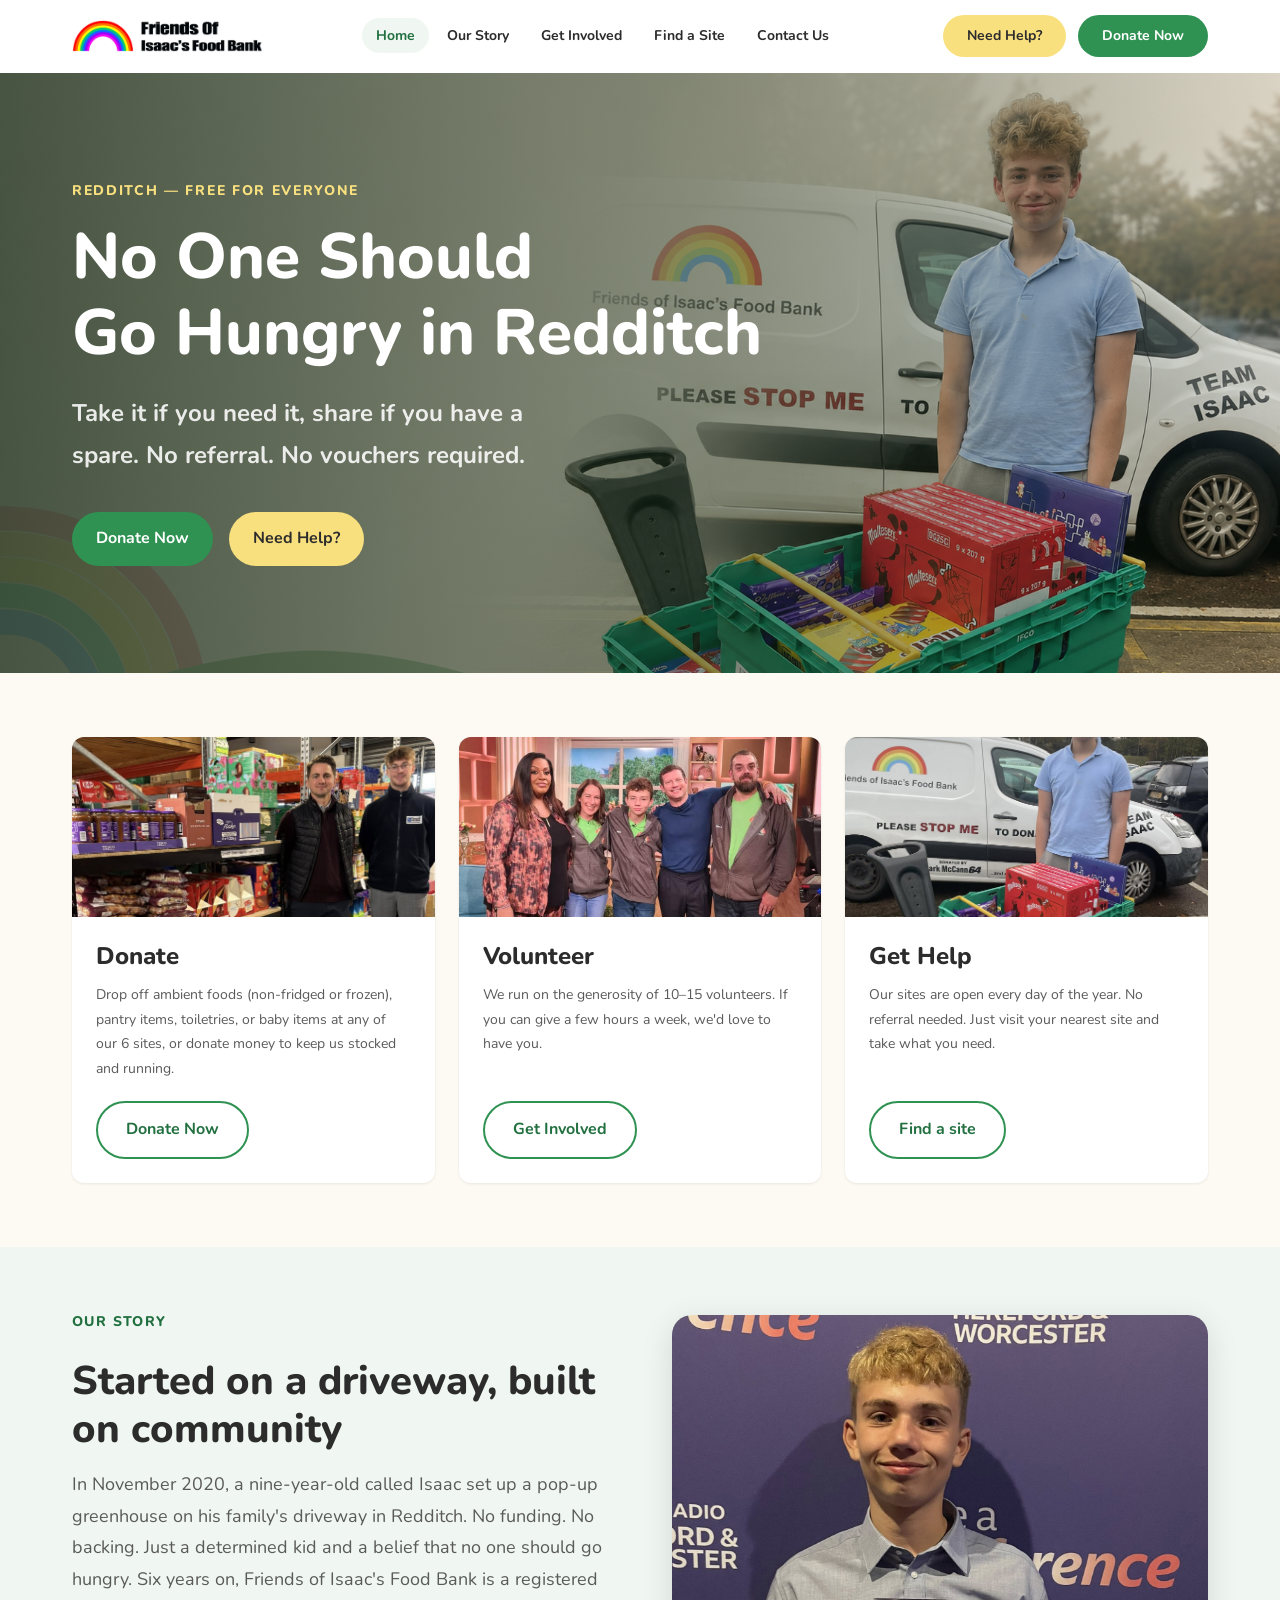
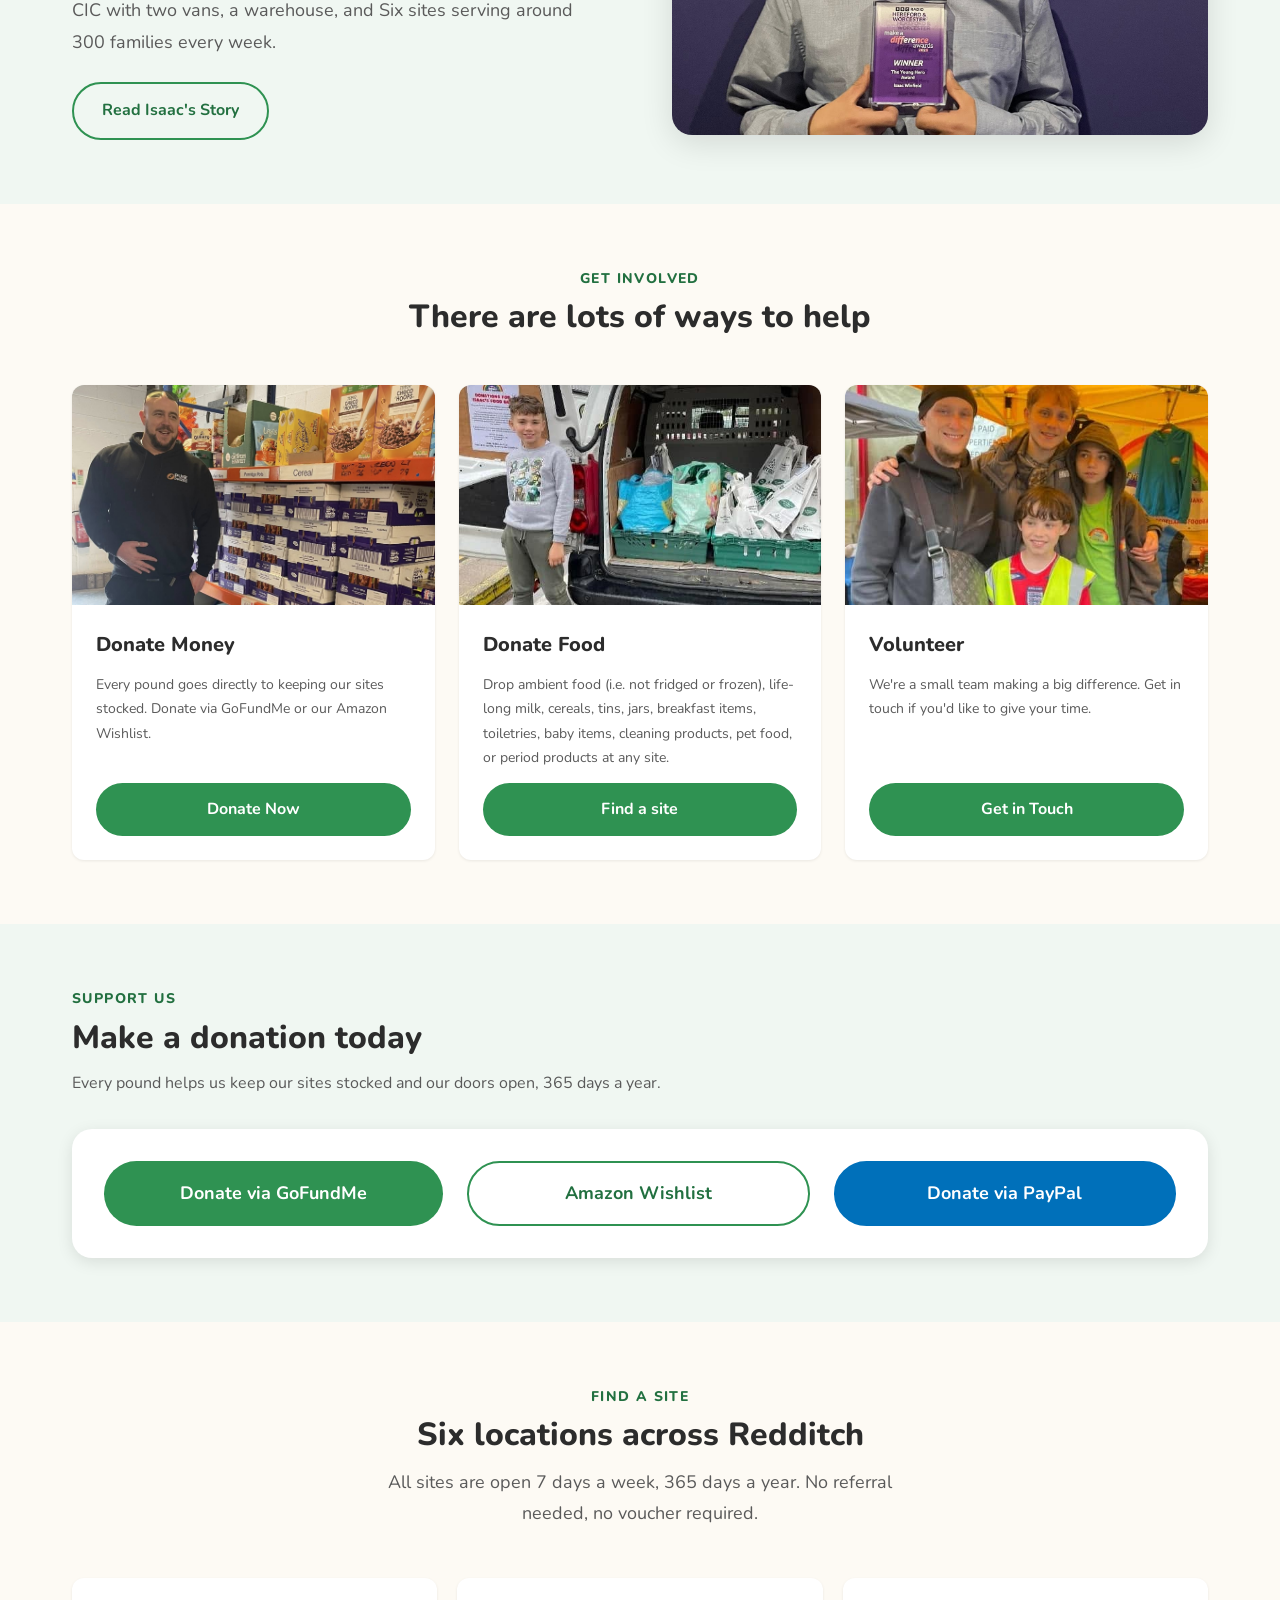
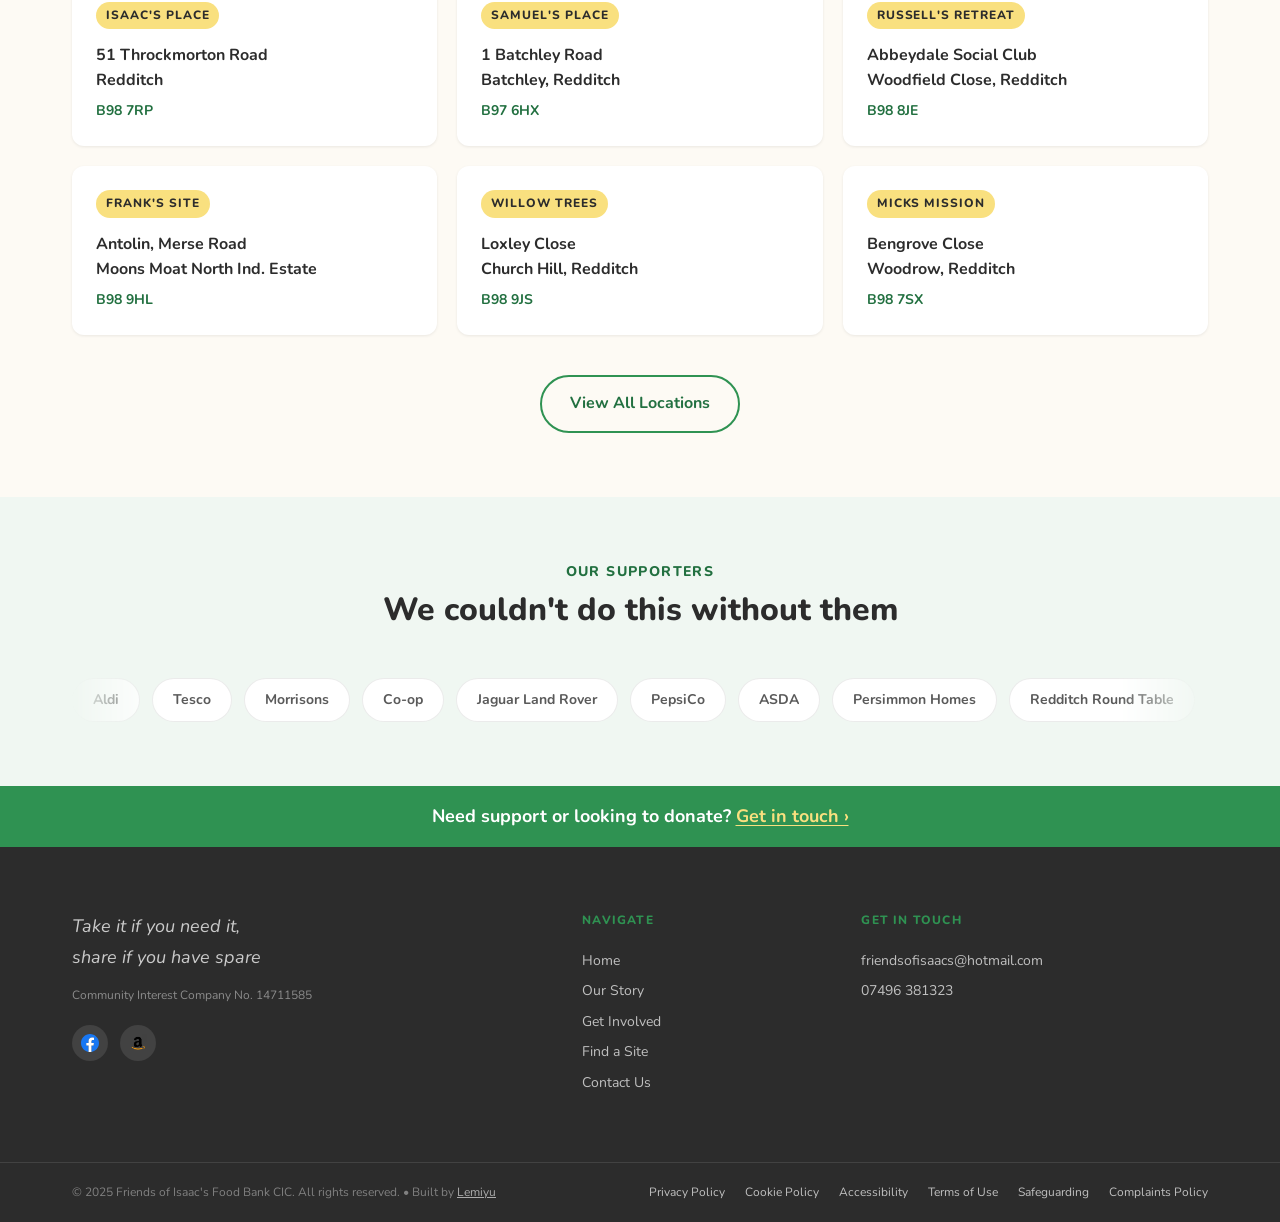
==== commit 65e84620: "Adjustments 16.09.26 Adjustments sent via Simon - PayPal outstanding" ====
--- a/index.html
+++ b/index.html
@@ -17,7 +17,7 @@
 
   <meta name="viewport" content="width=device-width, initial-scale=1.0" />
   <link rel="icon" type="image/webp" href="assets/favicon-icon.webp" />
-  <meta name="description" content="Friends of Isaac's Food Bank CIC — free community food pantry sheds in Redditch. No referral needed, no voucher required. Open 7 days a week, 365 days a year." />
+  <meta name="description" content="Friends of Isaac's Food Bank CIC — free community food pantry sites in Redditch. No referral needed, no voucher required. Open 7 days a week, 365 days a year." />
   <title>Friends of Isaac's Food Bank | Redditch</title>
   <link rel="preconnect" href="https://fonts.googleapis.com" />
   <link rel="preconnect" href="https://fonts.gstatic.com" crossorigin />
@@ -44,7 +44,7 @@
           <li><a href="/" class="nav-link nav-link--active">Home</a></li>
           <li><a href="/our-story.html" class="nav-link">Our Story</a></li>
           <li><a href="/get-involved.html" class="nav-link">Get Involved</a></li>
-          <li><a href="/find-a-shed.html" class="nav-link">Find a Shed</a></li>
+          <li><a href="/find-a-site.html" class="nav-link">Find a Site</a></li>
           <li><a href="/contact.html" class="nav-link">Contact Us</a></li>
         </ul>
 
@@ -88,7 +88,7 @@
     <div class="container hero-content">
       <p class="hero-eyebrow">Redditch &mdash; free for everyone</p>
       <h1 class="hero-headline">No One Should<br />Go Hungry in Redditch</h1>
-      <p class="hero-sub">Take it if you need it, share if you have a spare. No referral. No voucher. No questions asked.</p>
+      <p class="hero-sub">Take it if you need it, share if you have a spare. No referral. No vouchers required.</p>
       <div class="hero-actions">
         <a href="/contact.html?type=donate" class="btn btn--primary">Donate Now</a>
         <a href="/contact.html?type=help" class="btn btn--secondary-yellow">Need Help?</a>
@@ -109,7 +109,7 @@
             <img src="assets/foi-warehouse-6.webp" alt="" class="impact-icon-img" />
           </div>
           <h2 class="impact-card-title">Donate</h2>
-          <p class="impact-card-text">Drop off food, toiletries, or baby items at any of our five sheds — or donate money to keep us stocked and running.</p>
+          <p class="impact-card-text">Drop off ambient foods (non-fridged or frozen), pantry items, toiletries, or baby items at any of our 6 sites, or donate money to keep us stocked and running.</p>
           <a href="/contact.html?type=donate" class="btn btn--outline impact-card-btn">Donate Now</a>
         </div>
 
@@ -127,8 +127,8 @@
             <img src="assets/foi-isaac-support-1.webp" alt="" class="impact-icon-img" />
           </div>
           <h2 class="impact-card-title">Get Help</h2>
-          <p class="impact-card-text">Our sheds are open every day of the year. No appointment, no paperwork. Just visit your nearest shed and take what you need.</p>
-          <a href="/find-a-shed.html" class="btn btn--outline impact-card-btn">Find a Shed</a>
+          <p class="impact-card-text">Our sites are open every day of the year. No referral needed. Just visit your nearest site and take what you need.</p>
+          <a href="/find-a-site.html" class="btn btn--outline impact-card-btn">Find a site</a>
         </div>
 
       </div>
@@ -143,8 +143,8 @@
     <div class="container story-brief-inner">
       <div class="story-brief-text">
         <p class="section-label">Our Story</p>
-        <h2 class="heading-lg">Started with pocket money, built on community</h2>
-        <p class="subheading">In November 2020, a nine-year-old called Isaac set up a pop-up greenhouse on his family's driveway in Redditch. No funding. No backing. Just his own pocket money and a belief that no one should go hungry. Five years on, Friends of Isaac's Food Bank is a registered CIC with two vans, a warehouse, and five sheds serving around 300 families every week.</p>
+        <h2 class="heading-lg">Started on a driveway, built on community</h2>
+        <p class="subheading">In November 2020, a nine-year-old called Isaac set up a pop-up greenhouse on his family's driveway in Redditch. No funding. No backing. Just a determined kid and a belief that no one should go hungry. Six years on, Friends of Isaac's Food Bank is a registered CIC with two vans, a warehouse, and Six sites serving around 300 families every week.</p>
         <a href="/our-story.html" class="btn btn--outline" style="margin-top: 8px;">Read Isaac's Story</a>
       </div>
       <div class="story-brief-image">
@@ -171,7 +171,7 @@
           </div>
           <div class="gi-card-body">
             <h3 class="gi-card-title">Donate Money</h3>
-            <p class="gi-card-text">Every pound goes directly to keeping our sheds stocked. Donate via GoFundMe or our Amazon Wishlist.</p>
+            <p class="gi-card-text">Every pound goes directly to keeping our sites stocked. Donate via GoFundMe or our Amazon Wishlist.</p>
             <a href="/contact.html?type=donate" class="btn btn--primary">Donate Now</a>
           </div>
         </div>
@@ -182,8 +182,8 @@
           </div>
           <div class="gi-card-body">
             <h3 class="gi-card-title">Donate Food</h3>
-            <p class="gi-card-text">Drop tins, jars, breakfast items, toiletries, baby items, cleaning products, pet food, or period products at any shed.</p>
-            <a href="/find-a-shed.html" class="btn btn--primary">Find a Shed</a>
+            <p class="gi-card-text">Drop ambient food (i.e. not fridged or frozen), life-long milk, cereals, tins, jars, breakfast items, toiletries, baby items, cleaning products, pet food, or period products at any site.</p>
+            <a href="/find-a-site.html" class="btn btn--primary">Find a site</a>
           </div>
         </div>
 
@@ -211,80 +211,70 @@
       <div class="donate-strip-text">
         <p class="section-label donate-strip-label">Support Us</p>
         <h2 class="heading-md donate-strip-heading">Make a donation today</h2>
-        <p class="donate-strip-sub">Every pound helps us keep our sheds stocked and our doors open, 365 days a year.</p>
+        <p class="donate-strip-sub">Every pound helps us keep our sites stocked and our doors open, 365 days a year.</p>
       </div>
       <div class="donate-strip-form">
-<div class="donate-amounts">
-          <button class="donate-amount" data-amount="5" disabled aria-disabled="true">£5</button>
-          <button class="donate-amount" data-amount="10" disabled aria-disabled="true">£10</button>
-          <button class="donate-amount" data-amount="20" disabled aria-disabled="true">£20</button>
-          <button class="donate-amount" data-amount="50" disabled aria-disabled="true">£50</button>
-        </div>
-        <div class="donate-custom-wrap">
-          <label for="donate-custom" class="donate-custom-label">Or enter your own amount</label>
-          <div class="donate-input-wrap">
-            <span class="donate-pound" aria-hidden="true">£</span>
-            <input type="number" id="donate-custom" class="donate-input" placeholder="0.00" min="1" step="0.01" disabled aria-disabled="true" />
-          </div>
-        </div>
-        <div class="donate-actions">
-          <button type="button" class="btn btn--primary donate-now-main btn--disabled" id="donate-now" disabled aria-disabled="true">Donate Now</button>
-          <div class="donate-actions-secondary">
-            <a href="https://gofundme.com/f/friends-of-isaacs-food-bank" target="_blank" rel="noopener noreferrer" class="btn btn--outline donate-submit" id="donate-gofundme">Donate via GoFundMe</a>
-            <a href="https://www.amazon.co.uk/hz/wishlist/ls/SWV1YE7PH01U?ref_=wl_share" target="_blank" rel="noopener noreferrer" class="btn btn--outline donate-wishlist">Amazon Wishlist</a>
-          </div>
-        </div>
-        <p class="donate-note donate-note--alert">We are currently experiencing issues with our donation system. If you'd like to donate, please do so through our GoFundMe or our Amazon Wishlist. Thank you for your support.</p>
-      </div>
-    </div>
-  </section>
-
-
-  <!-- ============================================================
-       FIND A SHED
-       ============================================================ -->
-  <section class="section find-shed" aria-label="Find a shed">
+        <div class="donate-buttons">
+          <a href="https://gofundme.com/f/friends-of-isaacs-food-bank" target="_blank" rel="noopener noreferrer" class="btn btn--primary donate-btn" id="donate-gofundme">Donate via GoFundMe</a>
+          <a href="https://www.amazon.co.uk/hz/wishlist/ls/SWV1YE7PH01U?ref_=wl_share" target="_blank" rel="noopener noreferrer" class="btn btn--outline donate-btn" id="donate-wishlist">Amazon Wishlist</a>
+          <a href="#" class="btn btn--outline donate-btn donate-btn--paypal" id="donate-paypal">Donate via PayPal</a>
+        </div>
+      </div>
+    </div>
+  </section>
+
+
+  <!-- ============================================================
+       FIND A site
+       ============================================================ -->
+  <section class="section find-site" aria-label="Find a site">
     <div class="container">
       <div class="section-header">
-        <p class="section-label">Find a Shed</p>
-        <h2 class="heading-md">Five locations across Redditch</h2>
-        <p class="subheading" style="max-width: 560px; margin: 12px auto 0;">All sheds are open 7 days a week, 365 days a year. No referral needed, no voucher required.</p>
-      </div>
-      <div class="shed-grid">
-
-        <div class="shed-card">
-          <div class="shed-card-tag">Isaac's Place</div>
-          <p class="shed-address">51 Throckmorton Road<br />Redditch</p>
-          <p class="shed-postcode">B98 7RP</p>
-        </div>
-
-        <div class="shed-card">
-          <div class="shed-card-tag">Samuel's Place</div>
-          <p class="shed-address">1 Batchley Road<br />Batchley, Redditch</p>
-          <p class="shed-postcode">B97 6HX</p>
-        </div>
-
-        <div class="shed-card">
-          <div class="shed-card-tag">Russell's Retreat</div>
-          <p class="shed-address">Abbeydale Social Club<br />Woodfield Close, Redditch</p>
-          <p class="shed-postcode">B98 8JE</p>
-        </div>
-
-        <div class="shed-card">
-          <div class="shed-card-tag">Frank's Shed</div>
-          <p class="shed-address">Antolin, Merse Road<br />Moons Moat North Ind. Estate</p>
-          <p class="shed-postcode">B98 9HL</p>
-        </div>
-
-        <div class="shed-card">
-          <div class="shed-card-tag">Willow Tree</div>
-          <p class="shed-address">Loxley Close<br />Church Hill, Redditch</p>
-          <p class="shed-postcode">B98 9JS</p>
+        <p class="section-label">Find a site</p>
+        <h2 class="heading-md">Six locations across Redditch</h2>
+        <p class="subheading" style="max-width: 560px; margin: 12px auto 0;">All sites are open 7 days a week, 365 days a year. No referral needed, no voucher required.</p>
+      </div>
+      <div class="site-grid">
+
+        <div class="site-card">
+          <div class="site-card-tag">Isaac's Place</div>
+          <p class="site-address">51 Throckmorton Road<br />Redditch</p>
+          <p class="site-postcode">B98 7RP</p>
+        </div>
+
+        <div class="site-card">
+          <div class="site-card-tag">Samuel's Place</div>
+          <p class="site-address">1 Batchley Road<br />Batchley, Redditch</p>
+          <p class="site-postcode">B97 6HX</p>
+        </div>
+
+        <div class="site-card">
+          <div class="site-card-tag">Russell's Retreat</div>
+          <p class="site-address">Abbeydale Social Club<br />Woodfield Close, Redditch</p>
+          <p class="site-postcode">B98 8JE</p>
+        </div>
+
+        <div class="site-card">
+          <div class="site-card-tag">Frank's site</div>
+          <p class="site-address">Antolin, Merse Road<br />Moons Moat North Ind. Estate</p>
+          <p class="site-postcode">B98 9HL</p>
+        </div>
+
+        <div class="site-card">
+          <div class="site-card-tag">Willow Trees</div>
+          <p class="site-address">Loxley Close<br />Church Hill, Redditch</p>
+          <p class="site-postcode">B98 9JS</p>
+        </div>
+
+        <div class="site-card">
+          <div class="site-card-tag">Micks Mission</div>
+          <p class="site-address">Bengrove Close<br />Woodrow, Redditch</p>
+          <p class="site-postcode">B98 7SX</p>
         </div>
 
       </div>
       <div style="text-align: center; margin-top: 40px;">
-        <a href="/find-a-shed.html" class="btn btn--outline">View All Locations</a>
+        <a href="/find-a-site.html" class="btn btn--outline">View All Locations</a>
       </div>
     </div>
   </section>
@@ -306,9 +296,9 @@
             <span class="supporter-name">Tesco</span>
             <span class="supporter-name">Morrisons</span>
             <span class="supporter-name">Co-op</span>
-            <span class="supporter-name">Amazon</span>
             <span class="supporter-name">Jaguar Land Rover</span>
             <span class="supporter-name">PepsiCo</span>
+            <span class="supporter-name">ASDA</span>
             <span class="supporter-name">Persimmon Homes</span>
             <span class="supporter-name">Redditch Round Table</span>
             <span class="supporter-name">YMCA Worcestershire</span>
@@ -321,16 +311,37 @@
             <span class="supporter-name">WEG</span>
             <span class="supporter-name">Build Land</span>
             <span class="supporter-name">McDonalds Redditch</span>
+            <span class="supporter-name">Gymphobics</span>
+            <span class="supporter-name">One Beyond</span>
+            <span class="supporter-name">King of Comps</span>
+            <span class="supporter-name">Pure Prizes</span>
+            <span class="supporter-name">Abbeydale Community Club</span>
+            <span class="supporter-name">One Stop Abbeydale</span>
+            <span class="supporter-name">Your Ideas</span>
+            <span class="supporter-name">Pickerings Lifts</span>
+            <span class="supporter-name">Shannonside Civil Engineering</span>
+            <span class="supporter-name">Pertemps</span>
+            <span class="supporter-name">Top Service</span>
+            <span class="supporter-name">Cava Security</span>
+            <span class="supporter-name">CR Macdonald Ltd</span>
+            <span class="supporter-name">Kingfisher Office Solutions</span>
+            <span class="supporter-name">Proteus Switchgear</span>
+            <span class="supporter-name">National Lottery</span>
+            <span class="supporter-name">Harry Payne Foundation</span>
+            <span class="supporter-name">Arnold Clark</span>
+            <span class="supporter-name">W.A. Cadbury Trust</span>
+            <span class="supporter-name">Baron Davenport's Charity</span>
+
           </div>
           <!-- Duplicate track for seamless loop -->
-          <div class="supporters-track" aria-hidden="true">
+          <div class="supporters-track" aria-hidden="false">
             <span class="supporter-name">Aldi</span>
             <span class="supporter-name">Tesco</span>
             <span class="supporter-name">Morrisons</span>
             <span class="supporter-name">Co-op</span>
-            <span class="supporter-name">Amazon</span>
             <span class="supporter-name">Jaguar Land Rover</span>
             <span class="supporter-name">PepsiCo</span>
+            <span class="supporter-name">ASDA</span>
             <span class="supporter-name">Persimmon Homes</span>
             <span class="supporter-name">Redditch Round Table</span>
             <span class="supporter-name">YMCA Worcestershire</span>
@@ -343,6 +354,26 @@
             <span class="supporter-name">WEG</span>
             <span class="supporter-name">Build Land</span>
             <span class="supporter-name">McDonalds Redditch</span>
+            <span class="supporter-name">Gymphobics</span>
+            <span class="supporter-name">One Beyond</span>
+            <span class="supporter-name">King of Comps</span>
+            <span class="supporter-name">Pure Prizes</span>
+            <span class="supporter-name">Abbeydale Community Club</span>
+            <span class="supporter-name">One Stop Abbeydale</span>
+            <span class="supporter-name">Your Ideas</span>
+            <span class="supporter-name">Pickerings Lifts</span>
+            <span class="supporter-name">Shannonside Civil Engineering</span>
+            <span class="supporter-name">Pertemps</span>
+            <span class="supporter-name">Top Service</span>
+            <span class="supporter-name">Cava Security</span>
+            <span class="supporter-name">CR Macdonald Ltd</span>
+            <span class="supporter-name">Kingfisher Office Solutions</span>
+            <span class="supporter-name">Proteus Switchgear</span>
+            <span class="supporter-name">National Lottery</span>
+            <span class="supporter-name">Harry Payne Foundation</span>
+            <span class="supporter-name">Arnold Clark</span>
+            <span class="supporter-name">W.A. Cadbury Trust</span>
+            <span class="supporter-name">Baron Davenport's Charity</span>
           </div>
         </div>
       </div>
@@ -367,7 +398,7 @@
     <div class="container footer-inner">
 
       <div class="footer-brand">
-        <p class="footer-tagline">Take it if you need it,<br />share if you have a spare</p>
+        <p class="footer-tagline">Take it if you need it,<br />share if you have spare</p>
         <p class="footer-cic">Community Interest Company No. 14711585</p>
         <div class="footer-social">
           <a href="https://www.facebook.com/FriendsofIsaacsFoodBank" target="_blank" rel="noopener noreferrer" aria-label="Facebook" class="footer-social-link">
@@ -385,7 +416,7 @@
           <li><a href="/" class="footer-link">Home</a></li>
           <li><a href="/our-story.html" class="footer-link">Our Story</a></li>
           <li><a href="/get-involved.html" class="footer-link">Get Involved</a></li>
-          <li><a href="/find-a-shed.html" class="footer-link">Find a Shed</a></li>
+          <li><a href="/find-a-site.html" class="footer-link">Find a Site</a></li>
           <li><a href="/contact.html" class="footer-link">Contact Us</a></li>
         </ul>
       </nav>
--- a/base.css
+++ b/base.css
@@ -769,10 +769,10 @@
 }
 
 .donate-strip-inner {
-  display: grid;
-  grid-template-columns: 1fr 1fr;
-  gap: 64px;
-  align-items: center;
+  display: flex;
+  flex-direction: column;
+  gap: 32px;
+  align-items: stretch;
 }
 
 .donate-strip-label {
@@ -797,114 +797,29 @@
   box-shadow: var(--shadow-md);
 }
 
-.donate-amounts {
-  display: flex;
-  gap: 10px;
-  flex-wrap: wrap;
-  margin-bottom: 20px;
-}
-
-.donate-amount {
-  flex: 1;
-  min-width: 56px;
-  padding: 12px 8px;
-  border-radius: var(--radius-full);
-  border: 2px solid rgba(0,0,0,0.10);
-  font-size: var(--fs-base);
-  font-weight: var(--fw-bold);
-  color: var(--text-dark);
-  background-color: var(--bg-light);
-  transition: border-color var(--transition), background-color var(--transition), color var(--transition);
-  cursor: pointer;
-  text-align: center;
-}
-
-.donate-amount:hover {
-  border-color: var(--primary);
-  background-color: var(--bg-section);
-}
-
-.donate-amount.is-selected {
-  background-color: var(--primary);
-  border-color: var(--primary);
-  color: var(--white);
-}
-
-.donate-custom-wrap {
-  margin-bottom: 20px;
-}
-
-.donate-custom-label {
-  display: block;
-  font-size: var(--fs-sm);
-  font-weight: var(--fw-bold);
-  color: var(--text-mid);
-  margin-bottom: 8px;
-}
-
-.donate-input-wrap {
-  position: relative;
-}
-
-.donate-pound {
-  position: absolute;
-  left: 16px;
-  top: 50%;
-  transform: translateY(-50%);
-  font-weight: var(--fw-bold);
-  color: var(--text-mid);
-  pointer-events: none;
-}
-
-.donate-input {
-  width: 100%;
-  padding: 12px 16px 12px 32px;
-  border: 2px solid rgba(0,0,0,0.10);
-  border-radius: var(--radius-full);
-  font-family: var(--font-base);
-  font-size: var(--fs-base);
-  font-weight: var(--fw-bold);
-  color: var(--text-dark);
-  background-color: var(--bg-light);
-  transition: border-color var(--transition);
-  outline: none;
-}
-
-.donate-input:focus {
-  border-color: var(--primary);
-}
-
-/* Remove number input spinners */
-.donate-input::-webkit-outer-spin-button,
-.donate-input::-webkit-inner-spin-button {
-  -webkit-appearance: none;
-  margin: 0;
-}
-.donate-input[type=number] {
-  -moz-appearance: textfield;
-}
-
-.donate-actions {
-  display: flex;
-  flex-direction: column;
-  gap: 12px;
-  margin-bottom: 12px;
-}
-
-.donate-now-main {
+.donate-buttons {
+  display: flex;
+  flex-direction: row;
+  gap: 24px;
+}
+
+.donate-btn {
   width: 100%;
   justify-content: center;
   padding: 16px;
   font-size: var(--fs-md);
 }
 
-.donate-amount:disabled,
-.donate-input:disabled {
-  background-color: #eee;
-  border-color: #ccc;
-  color: #999;
-  opacity: 0.7;
-  cursor: not-allowed;
+.donate-btn.donate-btn--paypal {
+  background-color: #0070BA;
+  border-color: #0070BA;
+  color: var(--white);
+}
+
+.donate-btn.donate-btn--paypal:hover {
+  background-color: #003087;
+  border-color: #003087;
+  color: var(--white);
 }
 
 .btn--disabled {
@@ -917,47 +832,10 @@
 }
 
 
-.donate-note--alert {
-  color: #C0392B;
-  font-weight: 700;
-}
-
-.donate-submit,
-.donate-wishlist {
-  flex: 1;
-  justify-content: center;
-}
-
-/* Secondary row — GoFundMe + Amazon side by side */
-.donate-actions .btn--outline {
-  display: inline-flex;
-}
-
-.donate-note {
-  font-size: var(--fs-xs);
-  color: var(--text-mid);
-  text-align: center;
-}
-
-/* Secondary buttons row */
-.donate-actions-secondary {
-  display: flex;
-  gap: 12px;
-}
-
-@media (max-width: 900px) {
-  .donate-strip-inner {
-    grid-template-columns: 1fr;
-    gap: 32px;
-  }
-}
 
 @media (max-width: 480px) {
   .donate-strip-form {
     padding: 24px 20px;
-  }
-  .donate-actions-secondary {
-    flex-direction: column;
   }
 }
 
@@ -970,15 +848,15 @@
 
 
 /* ------------------------------------------------------------
-   FIND A SHED
-   ------------------------------------------------------------ */
-.shed-grid {
+   FIND A site
+   ------------------------------------------------------------ */
+.site-grid {
   display: grid;
   grid-template-columns: repeat(3, 1fr);
   gap: 20px;
 }
 
-.shed-card {
+.site-card {
   background-color: var(--white);
   border-radius: var(--radius-md);
   padding: 24px;
@@ -986,12 +864,12 @@
   transition: box-shadow var(--transition), transform var(--transition);
 }
 
-.shed-card:hover {
+.site-card:hover {
   box-shadow: var(--shadow-md);
   transform: translateY(-2px);
 }
 
-.shed-card-tag {
+.site-card-tag {
   display: inline-block;
   background-color: var(--secondary);
   color: var(--text-dark);
@@ -1004,14 +882,14 @@
   margin-bottom: 14px;
 }
 
-.shed-address {
+.site-address {
   font-size: var(--fs-base);
   font-weight: var(--fw-bold);
   color: var(--text-dark);
   line-height: var(--lh-base);
 }
 
-.shed-postcode {
+.site-postcode {
   font-size: var(--fs-sm);
   color: var(--primary-dark);
   font-weight: var(--fw-bold);
@@ -1019,13 +897,13 @@
 }
 
 @media (max-width: 900px) {
-  .shed-grid {
+  .site-grid {
     grid-template-columns: repeat(2, 1fr);
   }
 }
 
 @media (max-width: 560px) {
-  .shed-grid {
+  .site-grid {
     grid-template-columns: 1fr;
   }
 }
@@ -1046,7 +924,7 @@
 .supporters-marquee {
   display: flex;
   width: max-content;
-  animation: marquee-scroll 40s linear infinite;
+  animation: marquee-scroll 120s linear infinite;
 }
 
 .supporters-marquee:hover {
@@ -1441,7 +1319,6 @@
    ------------------------------------------------------------ */
 .timeline {
   position: relative;
-  max-width: 800px;
   margin: 0 auto;
   padding-left: 32px;
 }
@@ -1907,7 +1784,7 @@
   margin-bottom: 20px;
 }
 
-.contact-shed-btn {
+.contact-site-btn {
   align-self: flex-start;
 }
 
@@ -2451,8 +2328,8 @@
 
 
 /* ============================================================
-   FIND-A-SHED.CSS — Friends of Isaac's Food Bank CIC
-   Find a Shed page specific styles
+   FIND-A-site.CSS — Friends of Isaac's Food Bank CIC
+   Find a site page specific styles
    ============================================================ */
 
 
@@ -2515,13 +2392,13 @@
 
 
 /* ------------------------------------------------------------
-   SHED LISTINGS
-   ------------------------------------------------------------ */
-.sheds-section {
+   site LISTINGS
+   ------------------------------------------------------------ */
+.sites-section {
   padding-bottom: 0;
 }
 
-.shed-listing {
+.site-listing {
   display: grid;
   grid-template-columns: 1fr 1fr;
   gap: 64px;
@@ -2529,20 +2406,20 @@
   padding-bottom: var(--padding-y);
 }
 
-.shed-listing--reverse {
+.site-listing--reverse {
   direction: rtl;
 }
 
-.shed-listing--reverse > * {
+.site-listing--reverse > * {
   direction: ltr;
 }
 
 /* Image */
-.shed-listing-media {
+.site-listing-media {
   position: relative;
 }
 
-.shed-listing-img {
+.site-listing-img {
   width: 100%;
   height: 360px;
   object-fit: cover;
@@ -2552,13 +2429,13 @@
 }
 
 /* Body */
-.shed-listing-body {
+.site-listing-body {
   display: flex;
   flex-direction: column;
   gap: 16px;
 }
 
-.shed-listing-tag {
+.site-listing-tag {
   display: inline-block;
   background-color: var(--secondary);
   color: var(--text-dark);
@@ -2569,9 +2446,10 @@
   padding: 5px 12px;
   border-radius: var(--radius-full);
   align-self: flex-start;
-}
-
-.shed-listing-name {
+  margin-top: 24px;
+}
+
+.site-listing-name {
   font-size: var(--fs-2xl);
   font-weight: var(--fw-extrabold);
   color: var(--text-dark);
@@ -2579,21 +2457,21 @@
   margin: 0;
 }
 
-.shed-listing-address {
+.site-listing-address {
   font-style: normal;
   font-size: var(--fs-base);
   color: var(--text-mid);
   line-height: var(--lh-relaxed);
 }
 
-.shed-listing-postcode {
+.site-listing-postcode {
   font-weight: var(--fw-extrabold);
   color: var(--primary-dark);
   font-size: var(--fs-md);
 }
 
 /* Meta */
-.shed-listing-meta {
+.site-listing-meta {
   display: flex;
   flex-direction: column;
   gap: 10px;
@@ -2603,68 +2481,68 @@
   border-left: 3px solid var(--primary);
 }
 
-.shed-meta-row {
+.site-meta-row {
   display: grid;
   grid-template-columns: 120px 1fr;
   gap: 8px;
   font-size: var(--fs-sm);
 }
 
-.shed-meta-row dt {
+.site-meta-row dt {
   font-weight: var(--fw-extrabold);
   color: var(--text-dark);
 }
 
-.shed-meta-row dd {
+.site-meta-row dd {
   color: var(--text-mid);
 }
 
 /* Actions */
-.shed-listing-actions {
+.site-listing-actions {
   display: flex;
   gap: 12px;
   flex-wrap: wrap;
 }
 
 /* Divider */
-.shed-divider {
+.site-divider {
   border: none;
   border-top: 1px solid rgba(0,0,0,0.07);
   margin: 0;
 }
 
 @media (max-width: 900px) {
-  .shed-listing,
-  .shed-listing--reverse {
+  .site-listing,
+  .site-listing--reverse {
     grid-template-columns: 1fr;
     direction: ltr;
     gap: 28px;
   }
 
-  .shed-listing--reverse > * {
+  .site-listing--reverse > * {
     direction: ltr;
   }
 
-  .shed-listing-img {
+  .site-listing-img {
     height: 260px;
   }
 
-  .shed-listing {
+  .site-listing {
     padding-bottom: var(--padding-y-mob);
   }
 }
 
 @media (max-width: 480px) {
-  .shed-listing-img {
+  .site-listing-img {
     height: 220px;
   }
 
-  .shed-meta-row {
+  .site-meta-row {
     grid-template-columns: 1fr;
     gap: 2px;
   }
 
-  .shed-listing-actions {
+  .site-listing-actions {
     flex-direction: column;
   }
 }
@@ -2701,7 +2579,7 @@
   border-radius: var(--radius-md);
   padding: 28px;
   box-shadow: var(--shadow-sm);
-  border: 2px dashed rgba(0,0,0,0.12);
+  border: 2px dasite rgba(0,0,0,0.12);
   display: flex;
   flex-direction: column;
   gap: 8px;
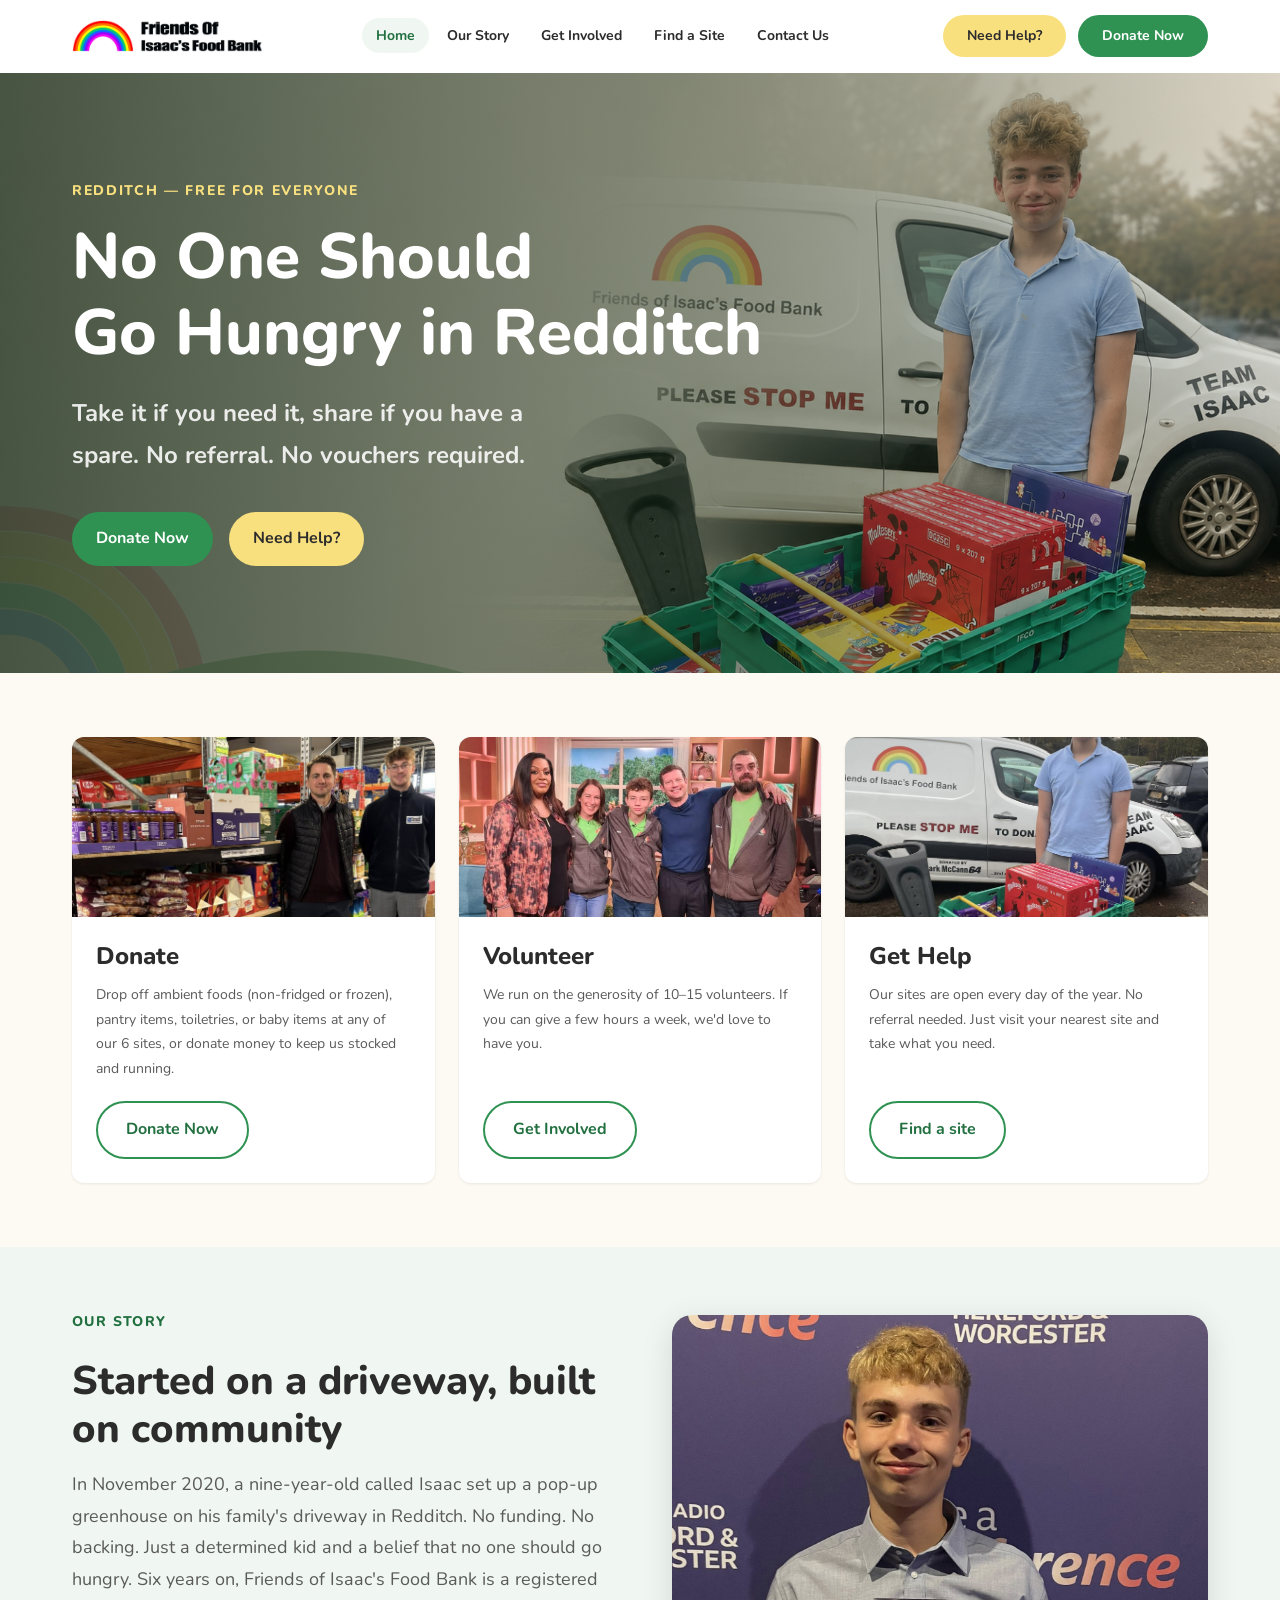
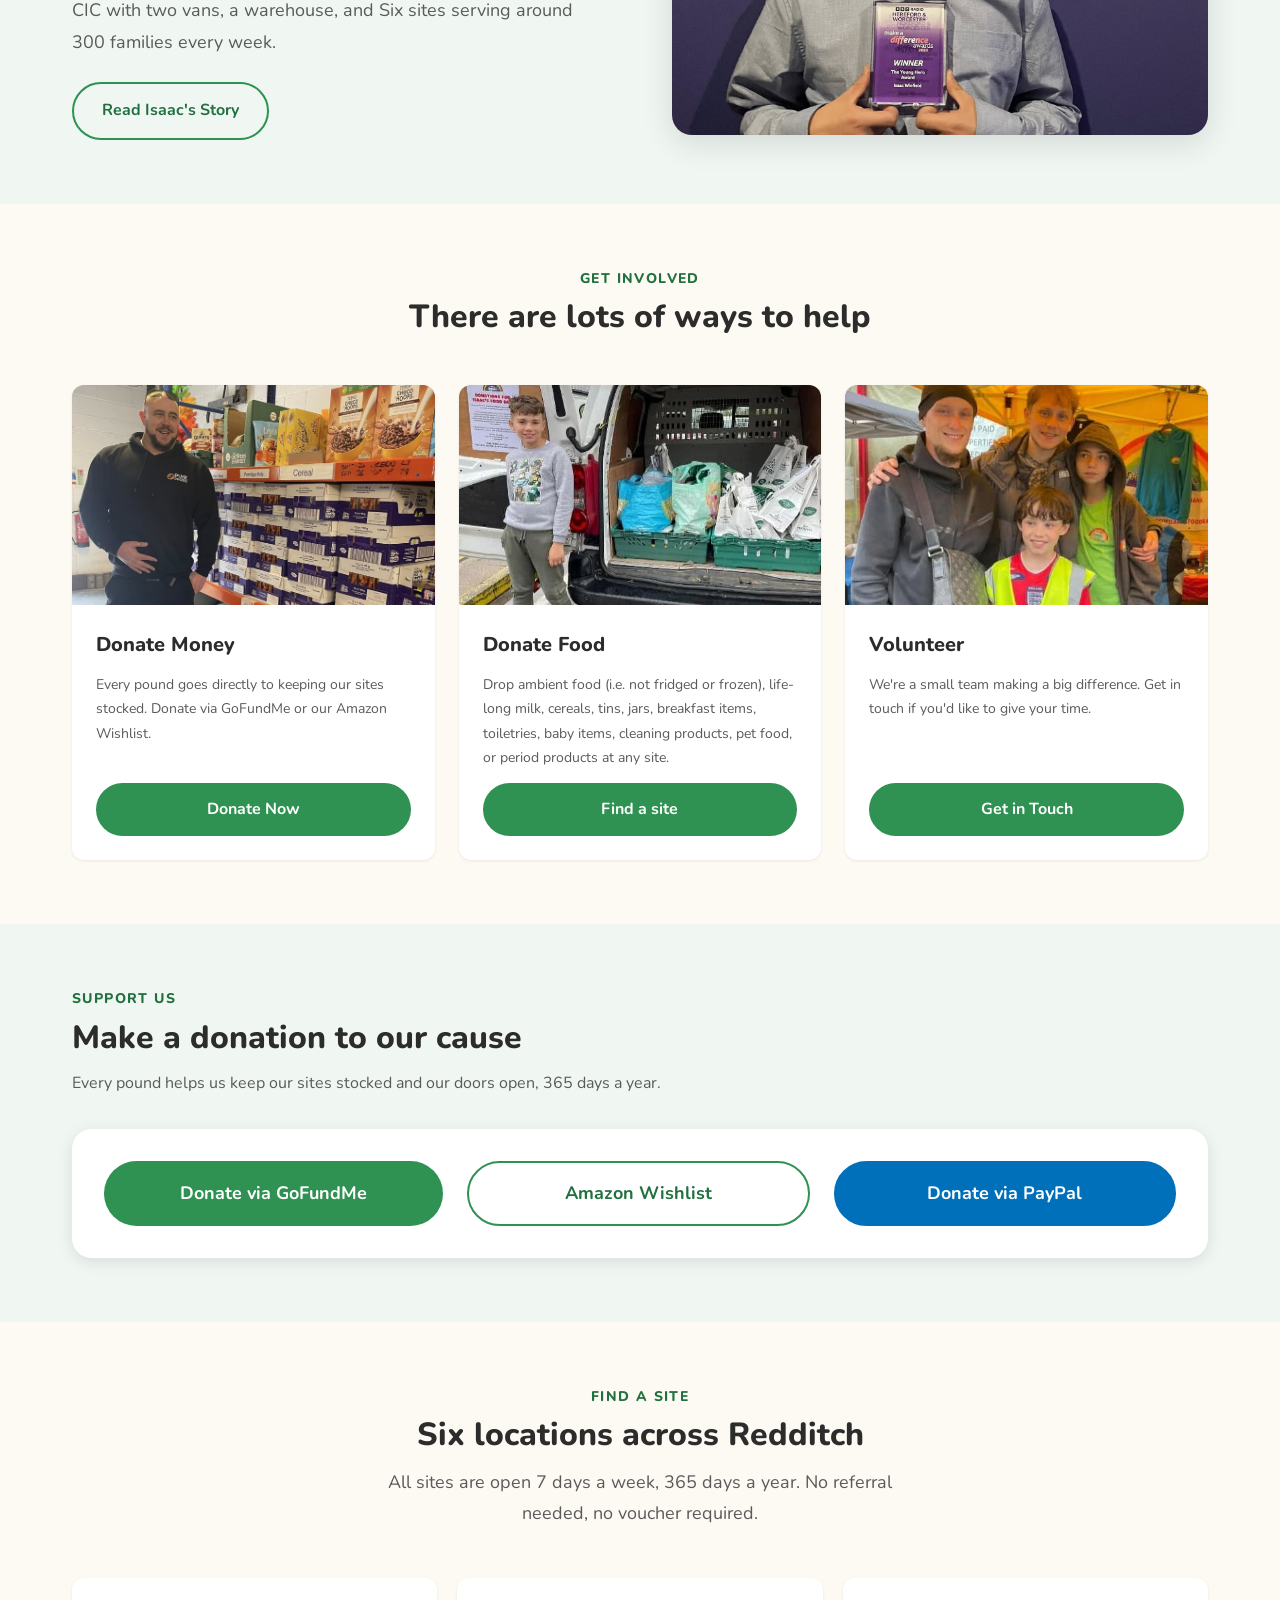
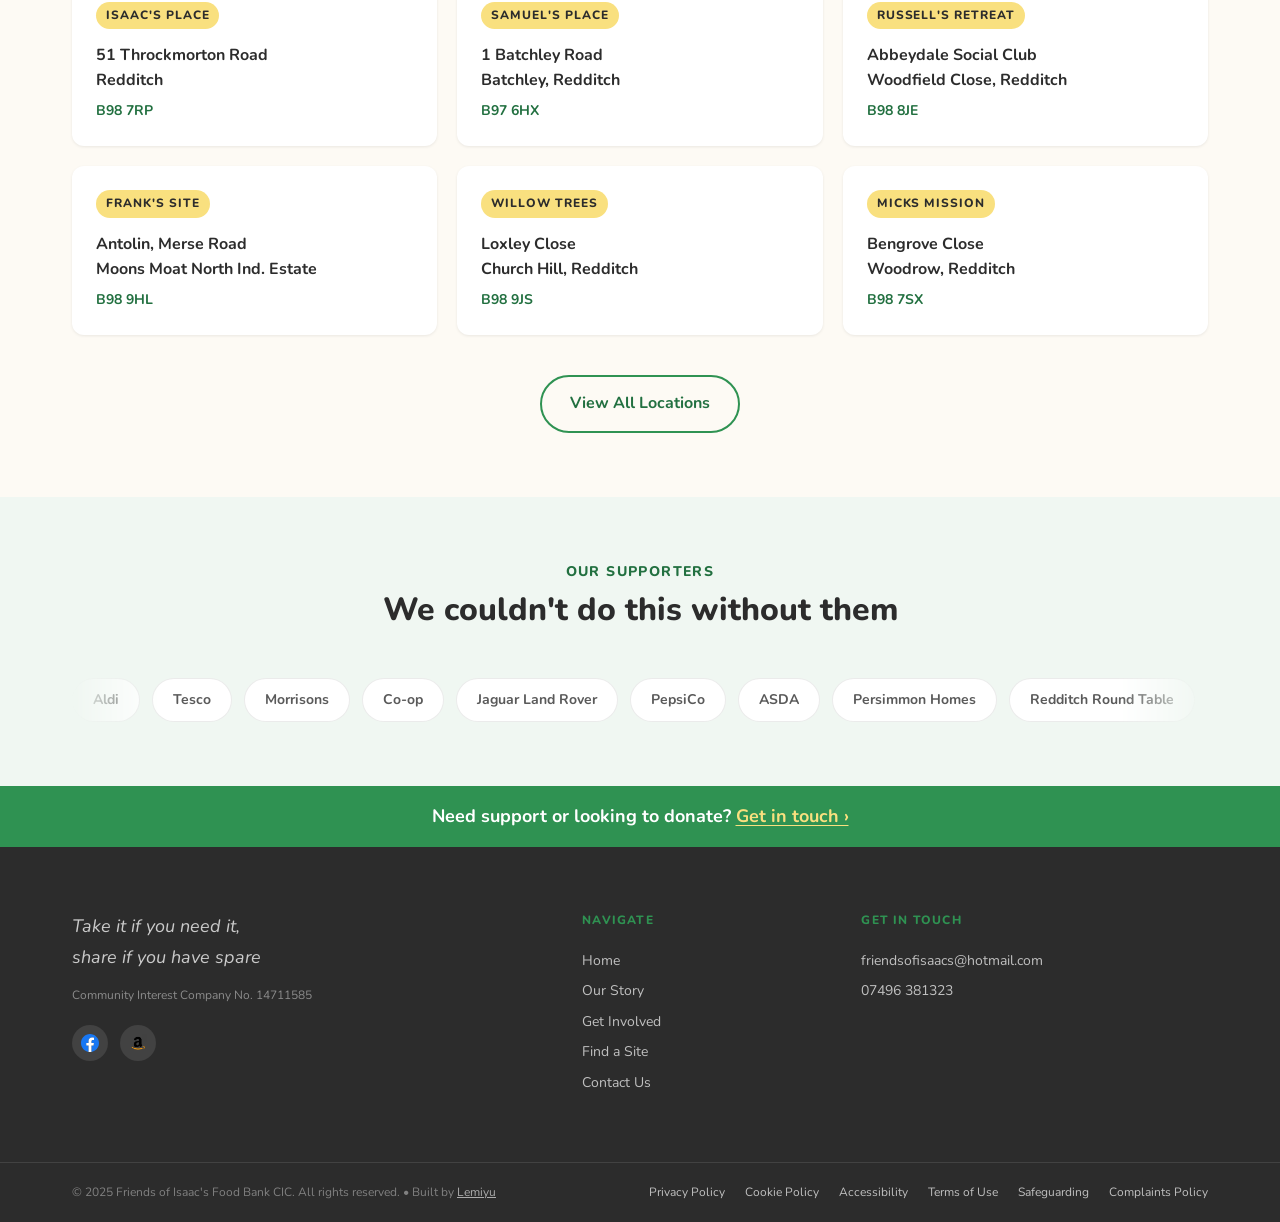
==== commit 6fd49fa4: "Public Push" ====
--- a/index.html
+++ b/index.html
@@ -210,14 +210,14 @@
     <div class="container donate-strip-inner">
       <div class="donate-strip-text">
         <p class="section-label donate-strip-label">Support Us</p>
-        <h2 class="heading-md donate-strip-heading">Make a donation today</h2>
+        <h2 class="heading-md donate-strip-heading">Make a donation to our cause</h2>
         <p class="donate-strip-sub">Every pound helps us keep our sites stocked and our doors open, 365 days a year.</p>
       </div>
       <div class="donate-strip-form">
         <div class="donate-buttons">
           <a href="https://gofundme.com/f/friends-of-isaacs-food-bank" target="_blank" rel="noopener noreferrer" class="btn btn--primary donate-btn" id="donate-gofundme">Donate via GoFundMe</a>
           <a href="https://www.amazon.co.uk/hz/wishlist/ls/SWV1YE7PH01U?ref_=wl_share" target="_blank" rel="noopener noreferrer" class="btn btn--outline donate-btn" id="donate-wishlist">Amazon Wishlist</a>
-          <a href="#" class="btn btn--outline donate-btn donate-btn--paypal" id="donate-paypal">Donate via PayPal</a>
+          <a href="https://www.paypal.com/ncp/payment/CM2QX9DTTVWS2" class="btn btn--outline donate-btn donate-btn--paypal" id="donate-paypal">Donate via PayPal</a>
         </div>
       </div>
     </div>
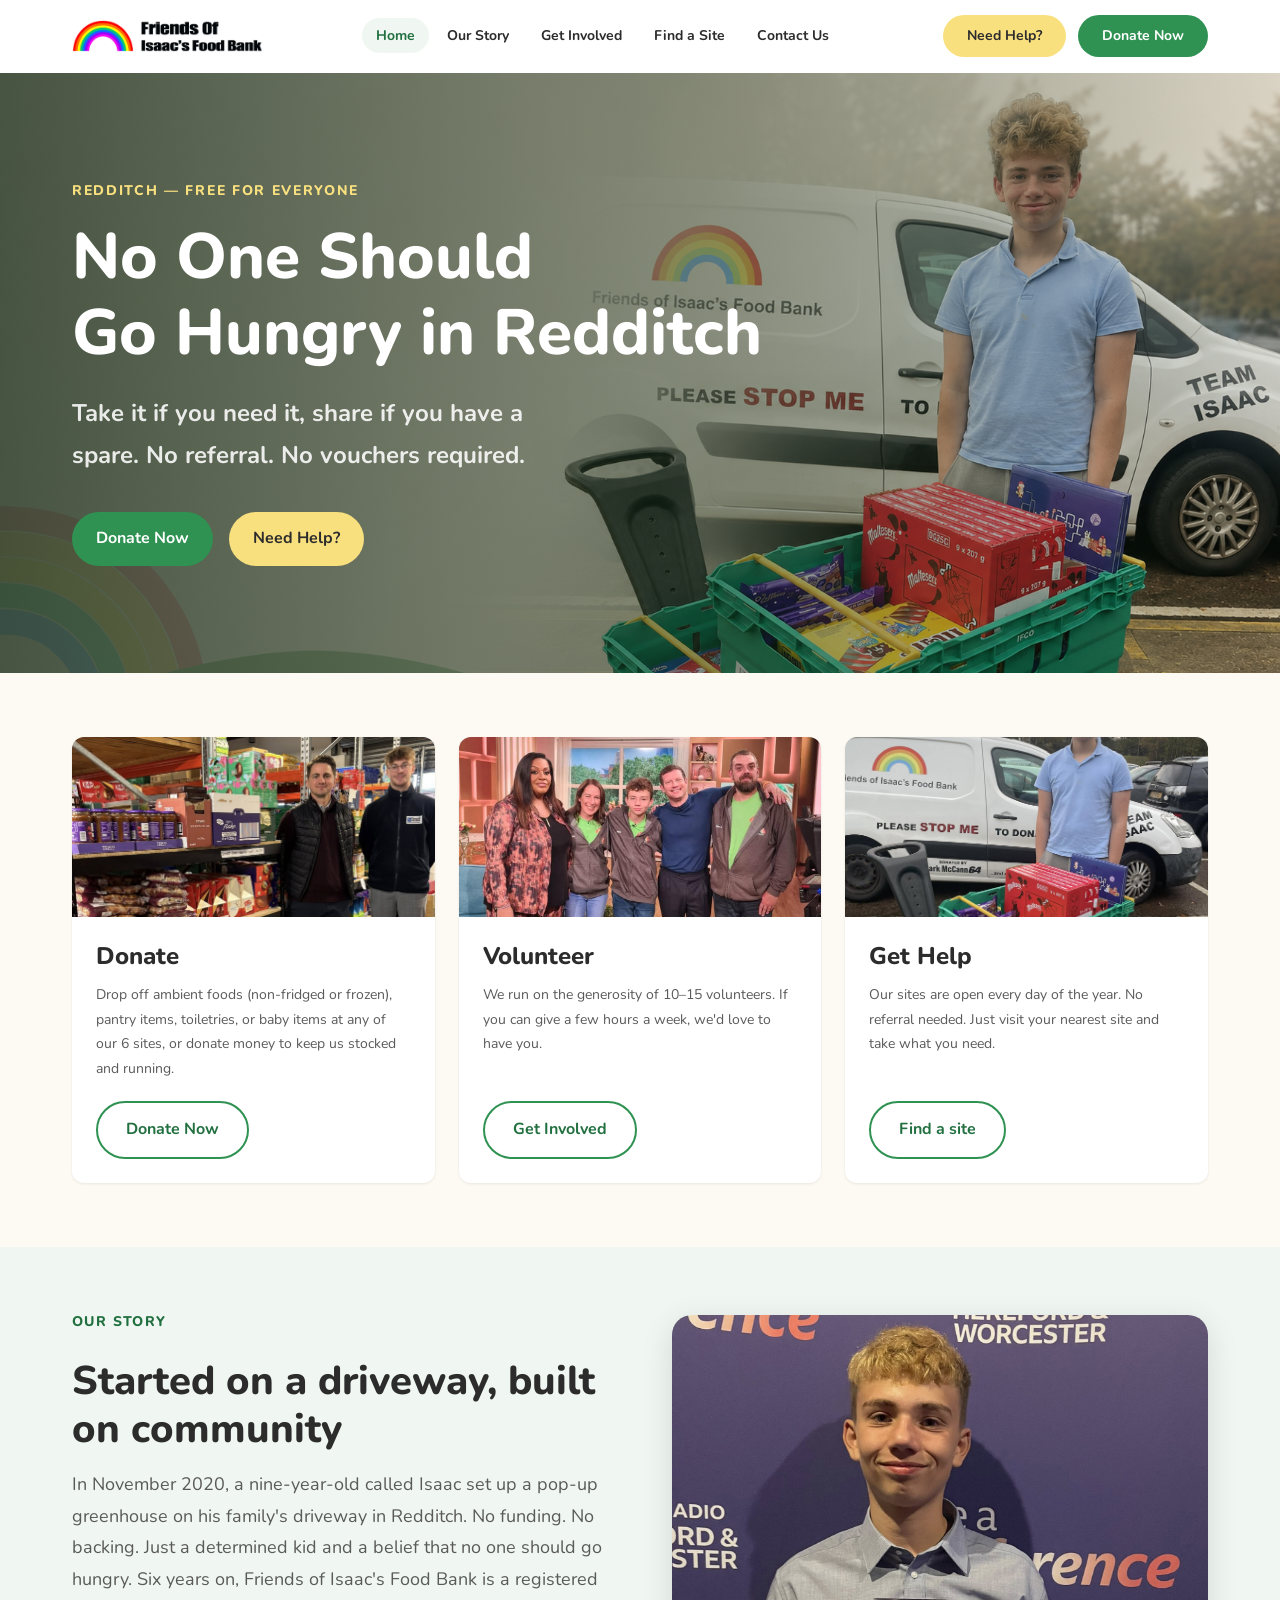
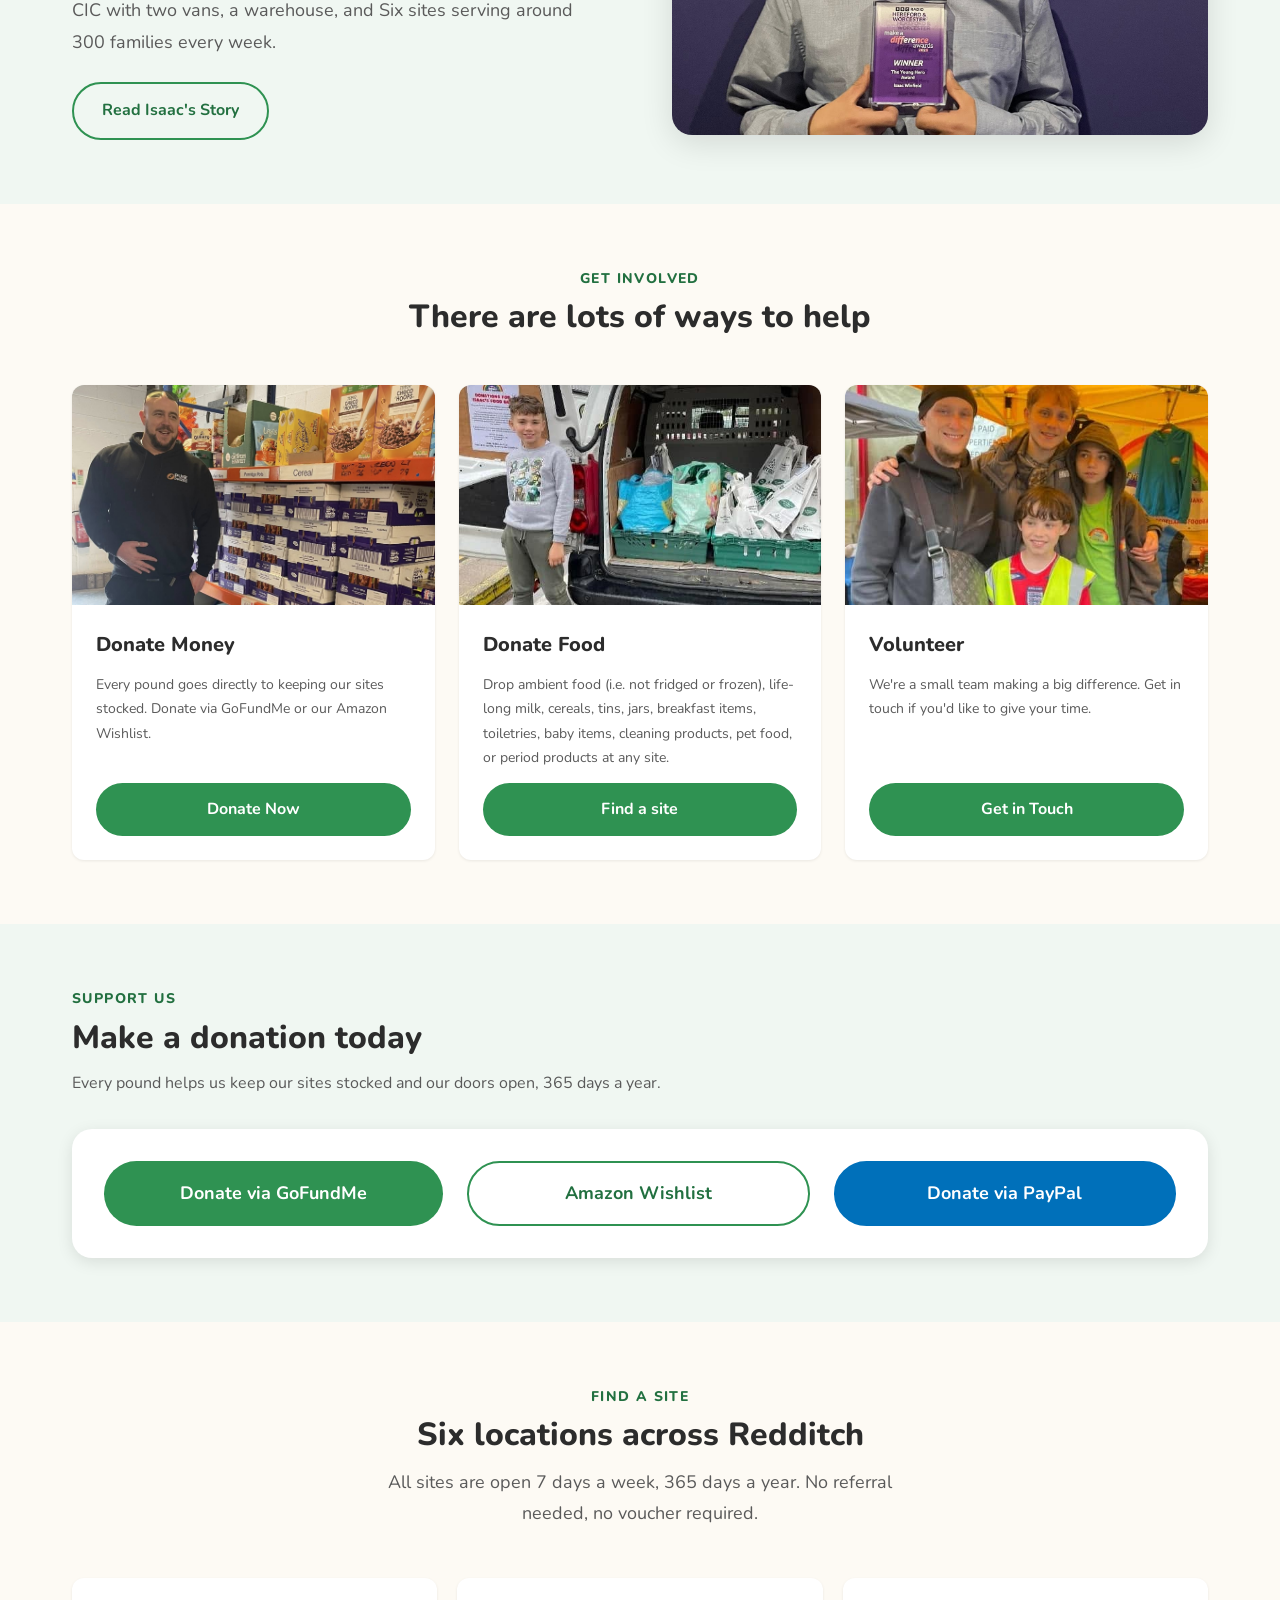
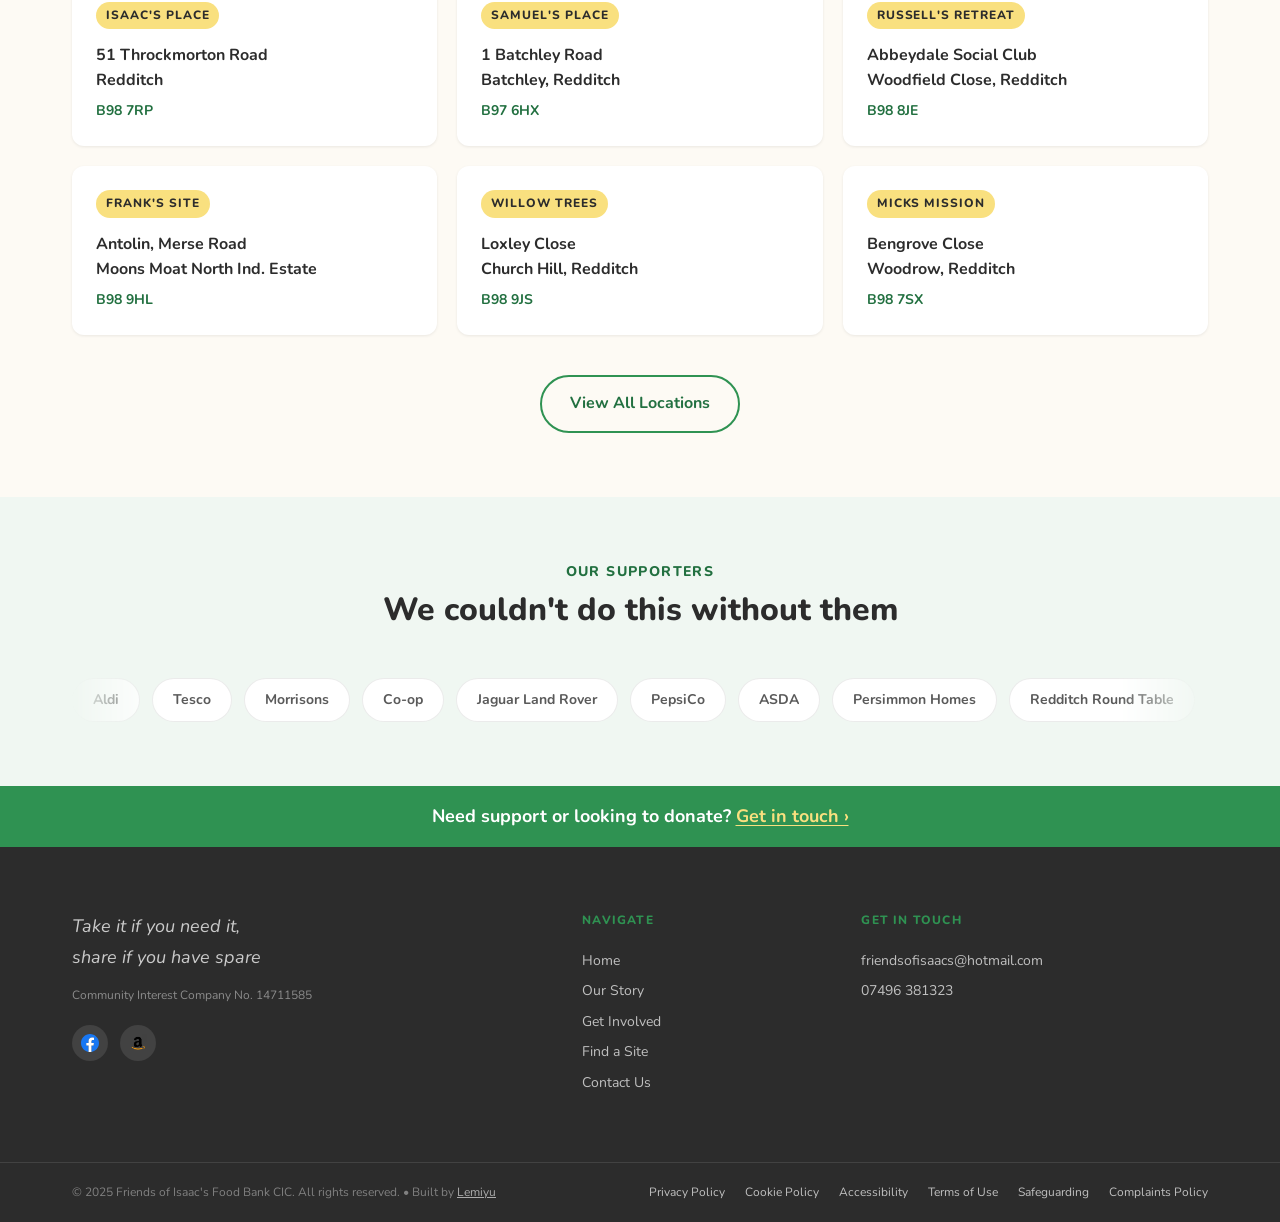
==== commit 10ea8556: "Push attempt 28.09.26 Commit" ====
--- a/index.html
+++ b/index.html
@@ -210,7 +210,7 @@
     <div class="container donate-strip-inner">
       <div class="donate-strip-text">
         <p class="section-label donate-strip-label">Support Us</p>
-        <h2 class="heading-md donate-strip-heading">Make a donation to our cause</h2>
+        <h2 class="heading-md donate-strip-heading">Make a donation today</h2>
         <p class="donate-strip-sub">Every pound helps us keep our sites stocked and our doors open, 365 days a year.</p>
       </div>
       <div class="donate-strip-form">
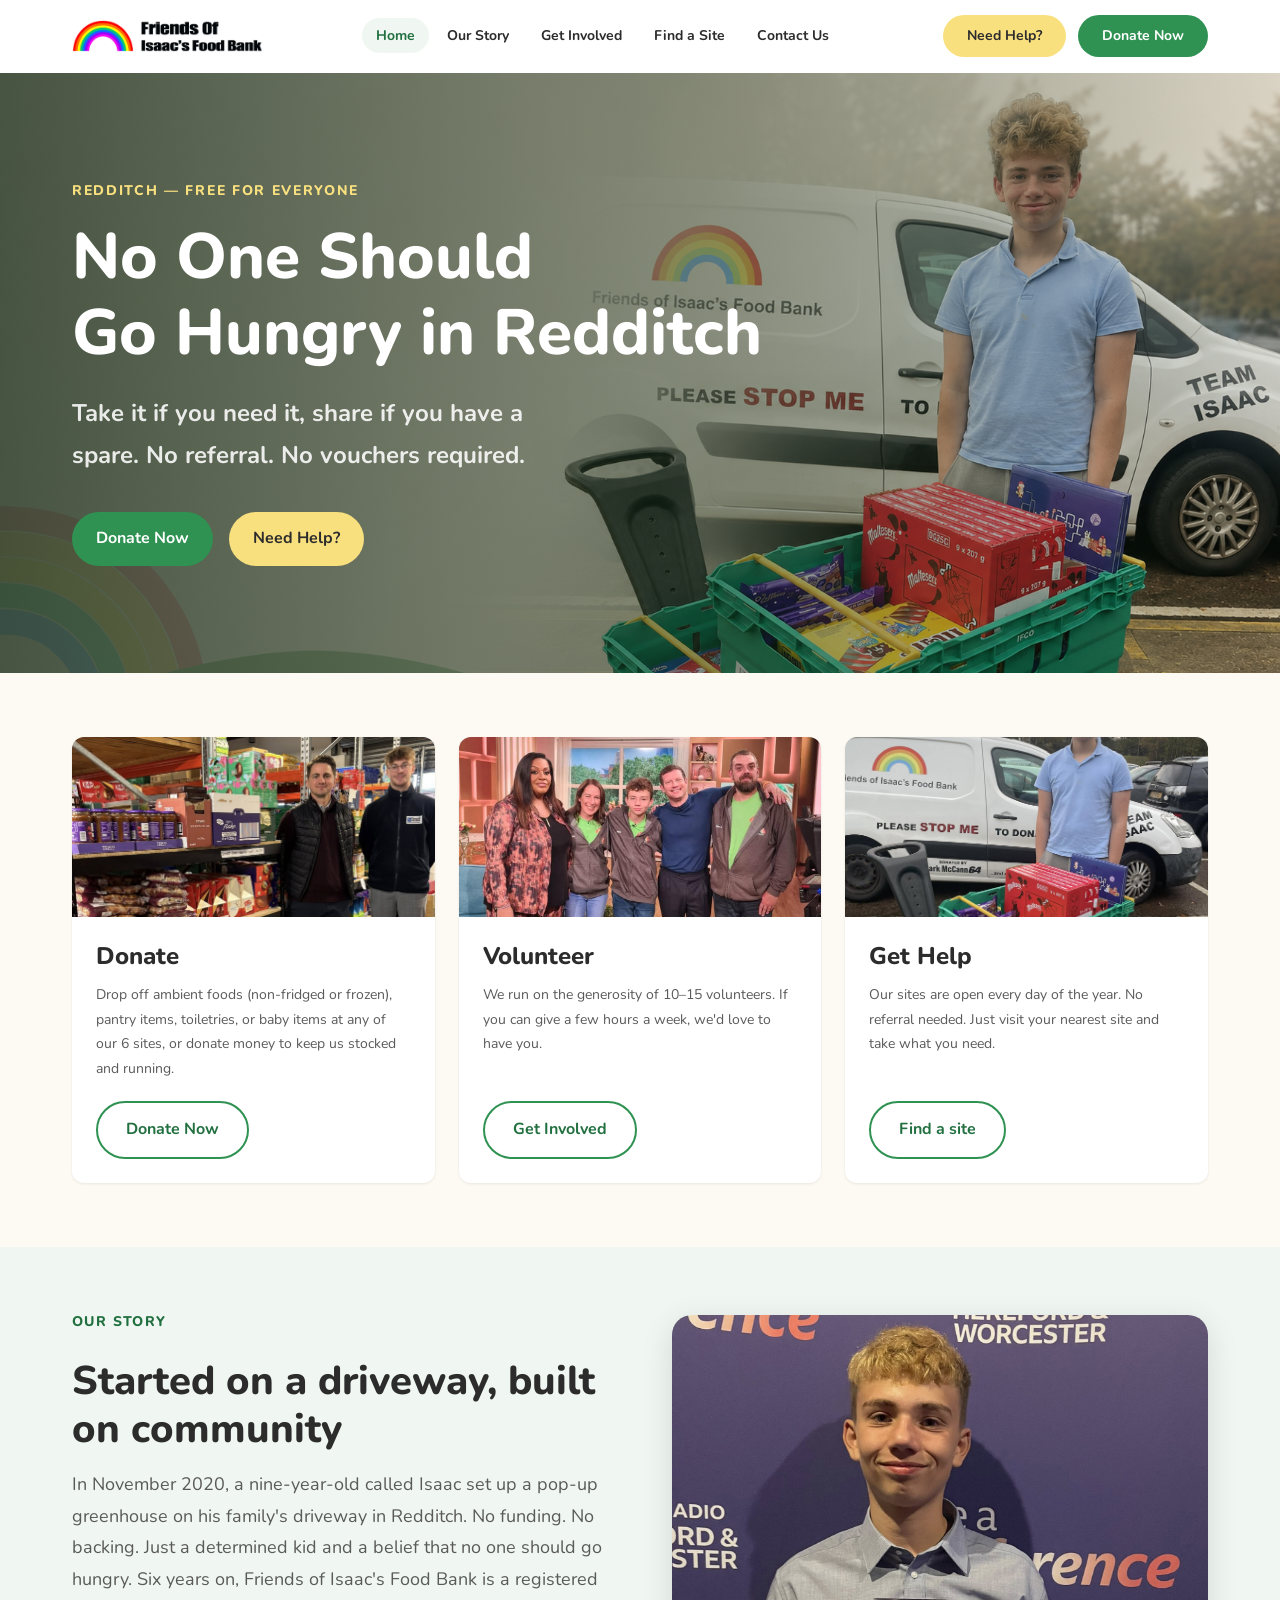
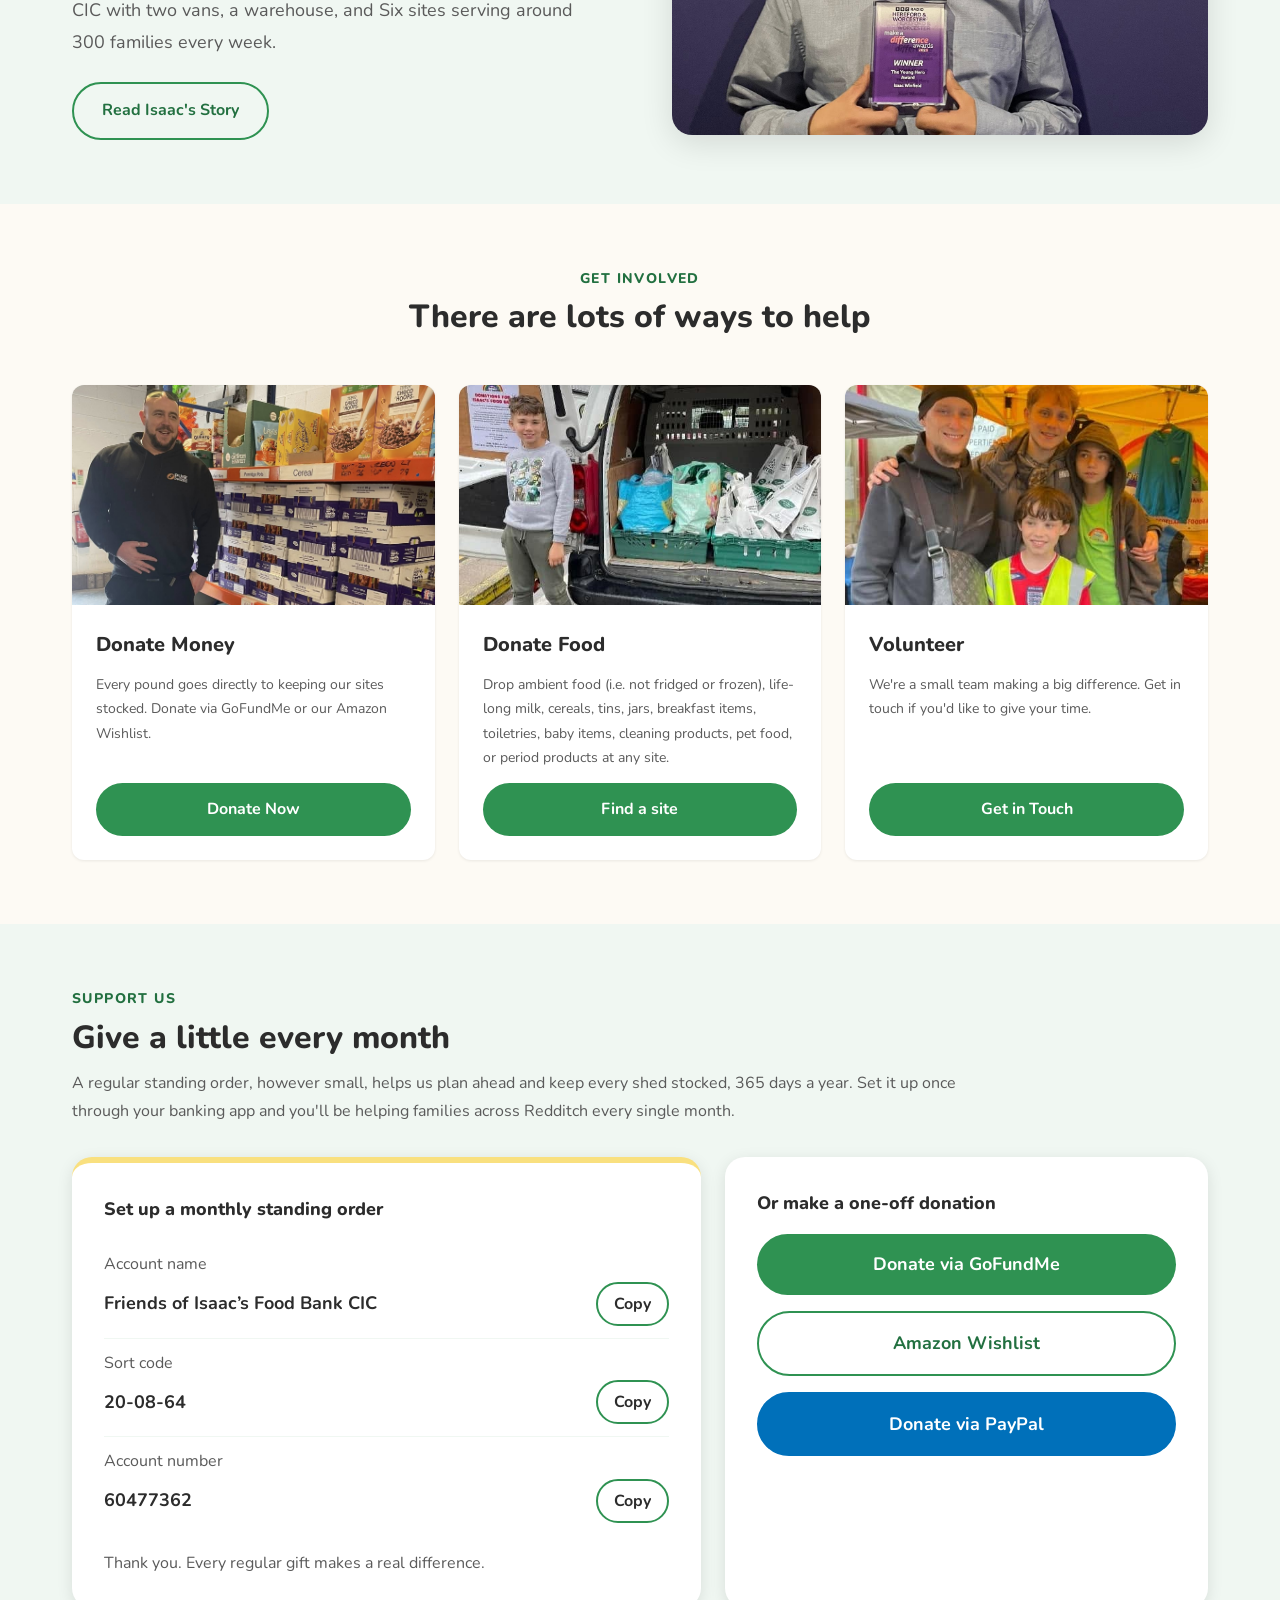
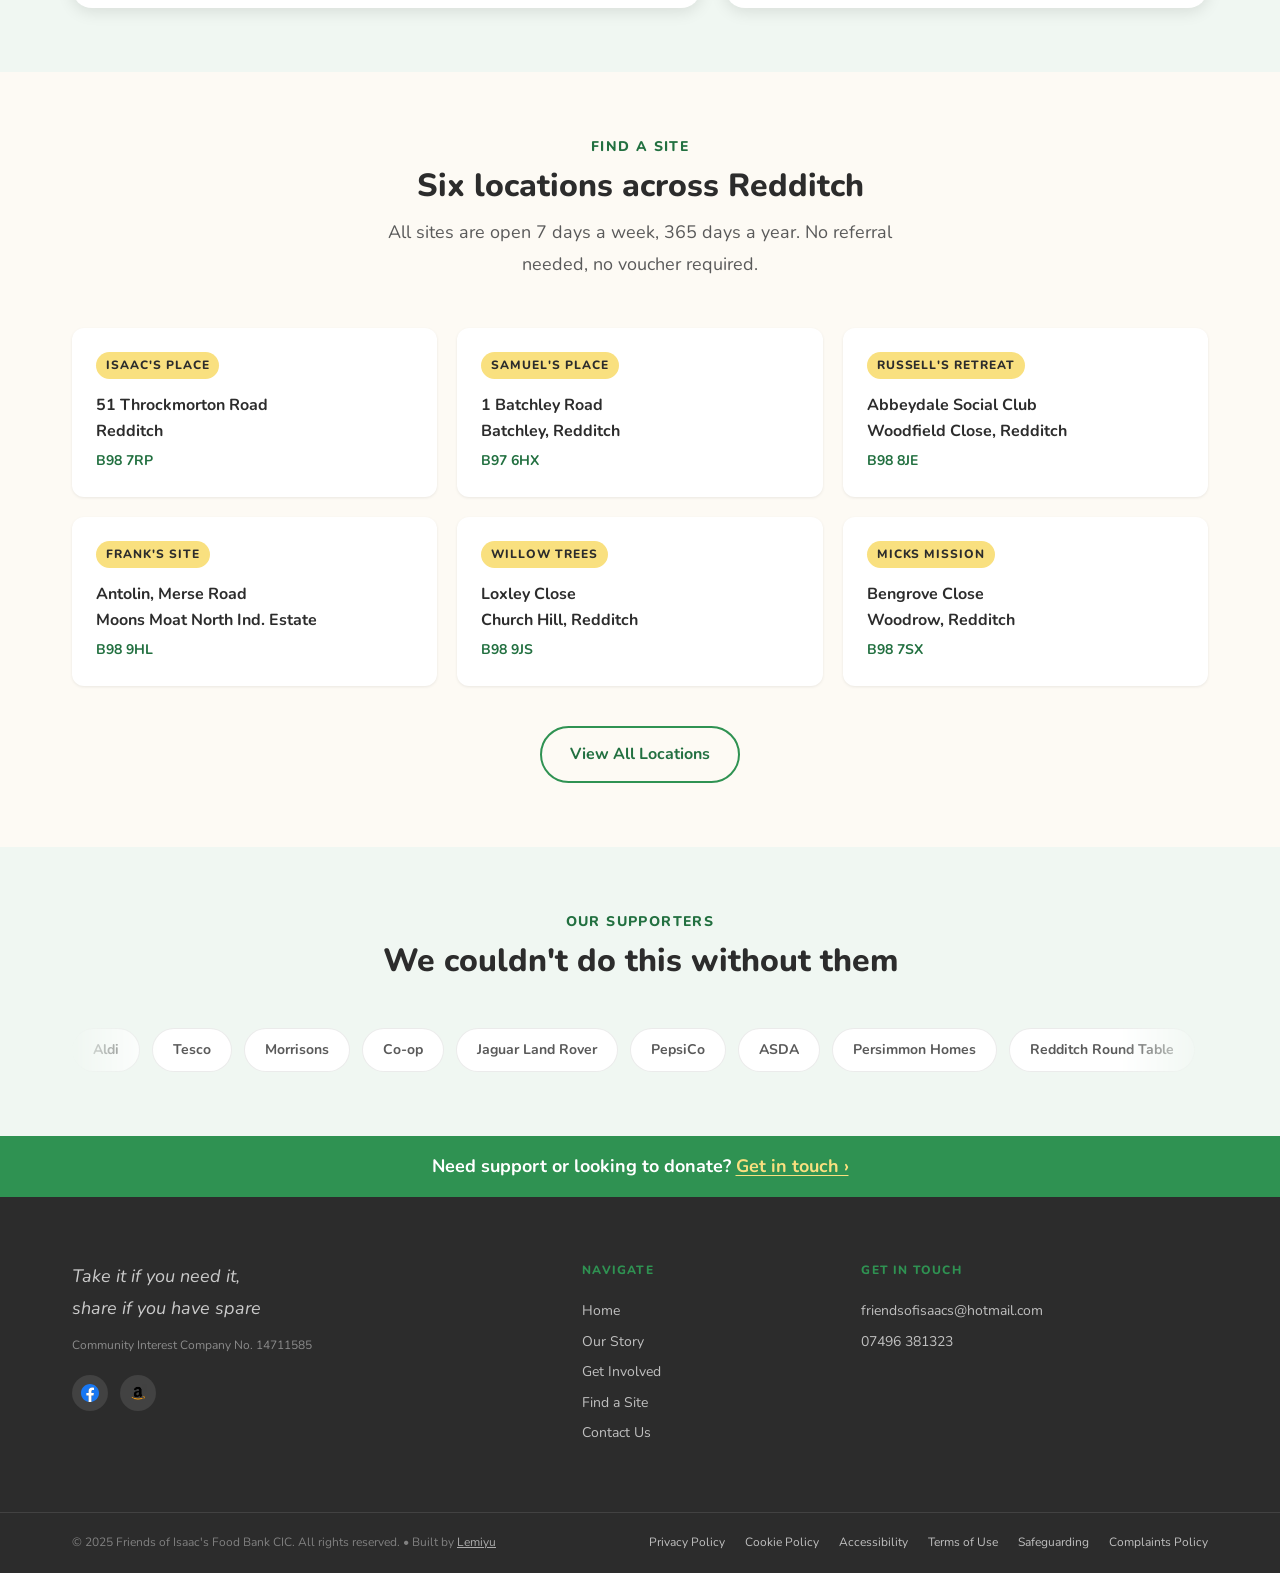
==== commit 721c5db1: "Standing order req - 28.09.26 Updates to home and contact page to include standing order details" ====
--- a/index.html
+++ b/index.html
@@ -203,26 +203,57 @@
   </section>
 
 
-  <!-- ============================================================
+    <!-- ============================================================
        DONATE STRIP
        ============================================================ -->
   <section class="donate-strip" aria-label="Make a donation">
     <div class="container donate-strip-inner">
       <div class="donate-strip-text">
         <p class="section-label donate-strip-label">Support Us</p>
-        <h2 class="heading-md donate-strip-heading">Make a donation today</h2>
-        <p class="donate-strip-sub">Every pound helps us keep our sites stocked and our doors open, 365 days a year.</p>
-      </div>
-      <div class="donate-strip-form">
-        <div class="donate-buttons">
-          <a href="https://gofundme.com/f/friends-of-isaacs-food-bank" target="_blank" rel="noopener noreferrer" class="btn btn--primary donate-btn" id="donate-gofundme">Donate via GoFundMe</a>
-          <a href="https://www.amazon.co.uk/hz/wishlist/ls/SWV1YE7PH01U?ref_=wl_share" target="_blank" rel="noopener noreferrer" class="btn btn--outline donate-btn" id="donate-wishlist">Amazon Wishlist</a>
-          <a href="https://www.paypal.com/ncp/payment/CM2QX9DTTVWS2" class="btn btn--outline donate-btn donate-btn--paypal" id="donate-paypal">Donate via PayPal</a>
-        </div>
-      </div>
-    </div>
-  </section>
-
+        <h2 class="heading-md donate-strip-heading">Give a little every month</h2>
+        <p class="donate-strip-sub">A regular standing order, however small, helps us plan ahead and keep every shed stocked, 365 days a year. Set it up once through your banking app and you'll be helping families across Redditch every single month.</p>
+      </div>
+
+      <div class="donate-options">
+        <div class="donate-strip-form donate-monthly">
+          <p class="donate-card-title">Set up a monthly standing order</p>
+          <dl class="bank-details">
+            <div class="bank-row">
+              <dt>Account name</dt>
+              <dd>
+                <span class="bank-value">Friends of Isaac’s Food Bank CIC</span>
+                <button type="button" class="bank-copy" data-copy="Friends of Isaac's Food Bank CIC" aria-label="Copy account name">Copy</button>
+              </dd>
+            </div>
+            <div class="bank-row">
+              <dt>Sort code</dt>
+              <dd>
+                <span class="bank-value">20-08-64</span>
+                <button type="button" class="bank-copy" data-copy="200864" aria-label="Copy sort code">Copy</button>
+              </dd>
+            </div>
+            <div class="bank-row">
+              <dt>Account number</dt>
+              <dd>
+                <span class="bank-value">60477362</span>
+                <button type="button" class="bank-copy" data-copy="60477362" aria-label="Copy account number">Copy</button>
+              </dd>
+            </div>
+          </dl>
+          <p class="donate-monthly-note">Thank you. Every regular gift makes a real difference.</p>
+        </div>
+
+        <div class="donate-strip-form">
+          <p class="donate-card-title">Or make a one-off donation</p>
+          <div class="donate-buttons">
+            <a href="https://gofundme.com/f/friends-of-isaacs-food-bank" target="_blank" rel="noopener noreferrer" class="btn btn--primary donate-btn" id="donate-gofundme">Donate via GoFundMe</a>
+            <a href="https://www.amazon.co.uk/hz/wishlist/ls/SWV1YE7PH01U?ref_=wl_share" target="_blank" rel="noopener noreferrer" class="btn btn--outline donate-btn" id="donate-wishlist">Amazon Wishlist</a>
+            <a href="https://www.paypal.com/ncp/payment/CM2QX9DTTVWS2" target="_blank" rel="noopener noreferrer" class="btn btn--outline donate-btn donate-btn--paypal" id="donate-paypal">Donate via PayPal</a>
+          </div>
+        </div>
+      </div>
+    </div>
+  </section>
 
   <!-- ============================================================
        FIND A site
@@ -505,6 +536,25 @@
     });
   </script>
 
+<script>
+
+  document.querySelectorAll('.bank-copy').forEach(function (btn) {
+  btn.addEventListener('click', function () {
+    var text = btn.getAttribute('data-copy');
+    if (!navigator.clipboard) return;
+    navigator.clipboard.writeText(text).then(function () {
+      btn.textContent = 'Copied';
+      btn.classList.add('is-copied');
+      setTimeout(function () {
+        btn.textContent = 'Copy';
+        btn.classList.remove('is-copied');
+      }, 2000);
+    });
+  });
+});
+
+</script>
+
 </body>
 </html>
 
--- a/base.css
+++ b/base.css
@@ -788,6 +788,13 @@
   font-size: var(--fs-base);
   color: var(--text-mid);
   line-height: var(--lh-relaxed);
+  max-width: 940px;
+}
+
+.donate-options {
+  display: grid;
+  grid-template-columns: 1fr;
+  gap: 24px;
 }
 
 .donate-strip-form {
@@ -797,10 +804,18 @@
   box-shadow: var(--shadow-md);
 }
 
+.donate-card-title {
+  font-weight: 800;
+  font-size: var(--fs-md);
+  color: var(--text-dark);
+  margin: 0 0 16px;
+}
+
+/* One-off buttons */
 .donate-buttons {
   display: flex;
-  flex-direction: row;
-  gap: 24px;
+  flex-direction: column;
+  gap: 16px;
 }
 
 .donate-btn {
@@ -831,11 +846,74 @@
   pointer-events: none;
 }
 
-
-
-@media (max-width: 480px) {
-  .donate-strip-form {
-    padding: 24px 20px;
+/* Monthly standing order card */
+.donate-monthly {
+  border-top: 6px solid var(--secondary);
+}
+
+.bank-details {
+  margin: 0;
+}
+
+.bank-row {
+  padding: 12px 0;
+  border-bottom: 1px solid var(--bg-section);
+}
+
+.bank-row:last-child {
+  border-bottom: 0;
+}
+
+.bank-row dt {
+  font-size: var(--fs-base);
+  color: var(--text-mid);
+  margin-bottom: 4px;
+}
+
+.bank-row dd {
+  margin: 0;
+  display: flex;
+  align-items: center;
+  justify-content: space-between;
+  gap: 16px;
+}
+
+.bank-value {
+  font-weight: 700;
+  font-size: var(--fs-md);
+  color: var(--text-dark);
+  overflow-wrap: anywhere;
+}
+
+.bank-copy {
+  flex-shrink: 0;
+  font-family: inherit;
+  font-size: var(--fs-base);
+  font-weight: 700;
+  padding: 8px 16px;
+  min-height: 44px;
+  border: 2px solid var(--primary);
+  border-radius: 999px;
+  background-color: transparent;
+  color: var(--text-dark);
+  cursor: pointer;
+  transition: background-color 0.2s ease;
+}
+
+.bank-copy:hover,
+.bank-copy:focus-visible,
+.bank-copy.is-copied {
+  background-color: var(--primary);
+}
+
+.donate-monthly-note {
+  margin: 16px 0 0;
+  color: var(--text-mid);
+}
+
+@media (min-width: 900px) {
+  .donate-options {
+    grid-template-columns: 1.3fr 1fr;
   }
 }
 
@@ -845,6 +923,14 @@
     padding-bottom: var(--padding-y-mob);
   }
 }
+
+@media (max-width: 480px) {
+  .donate-strip-form {
+    padding: 24px 20px;
+  }
+}
+
+
 
 
 /* ------------------------------------------------------------
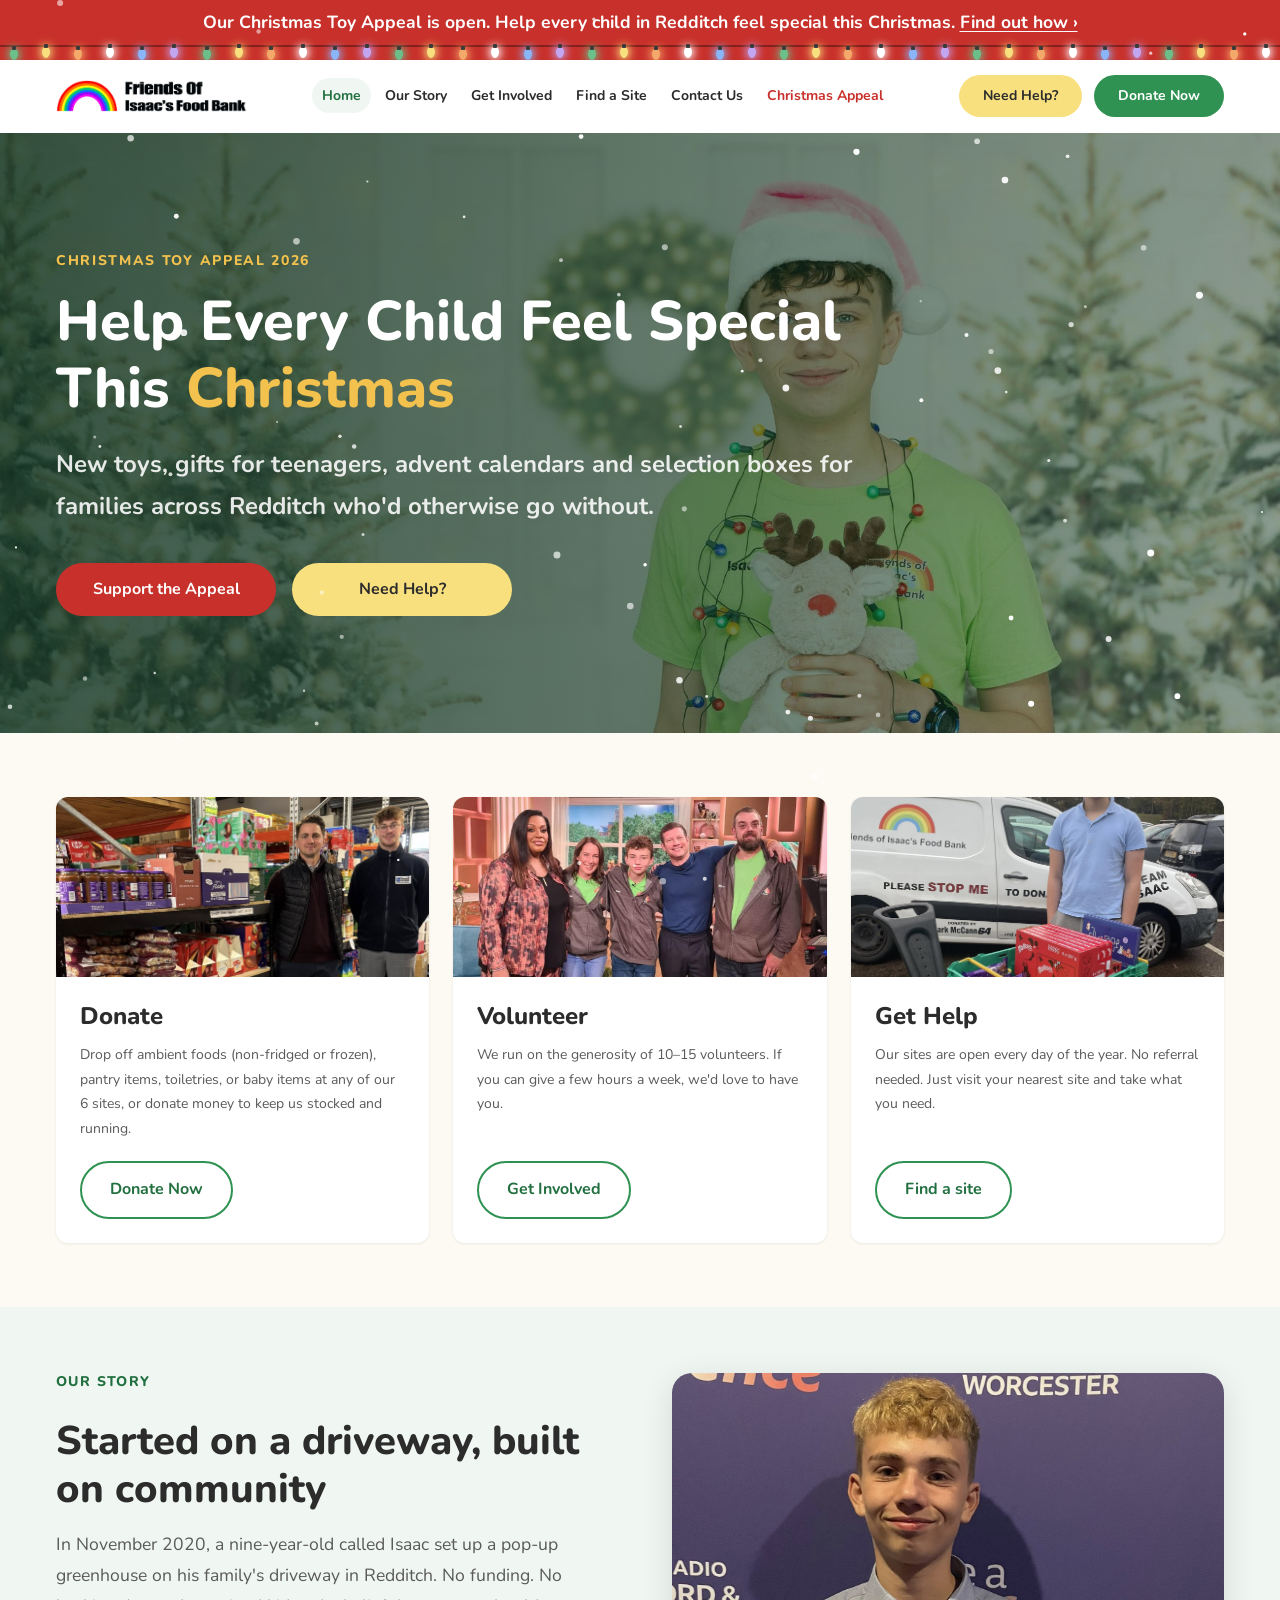
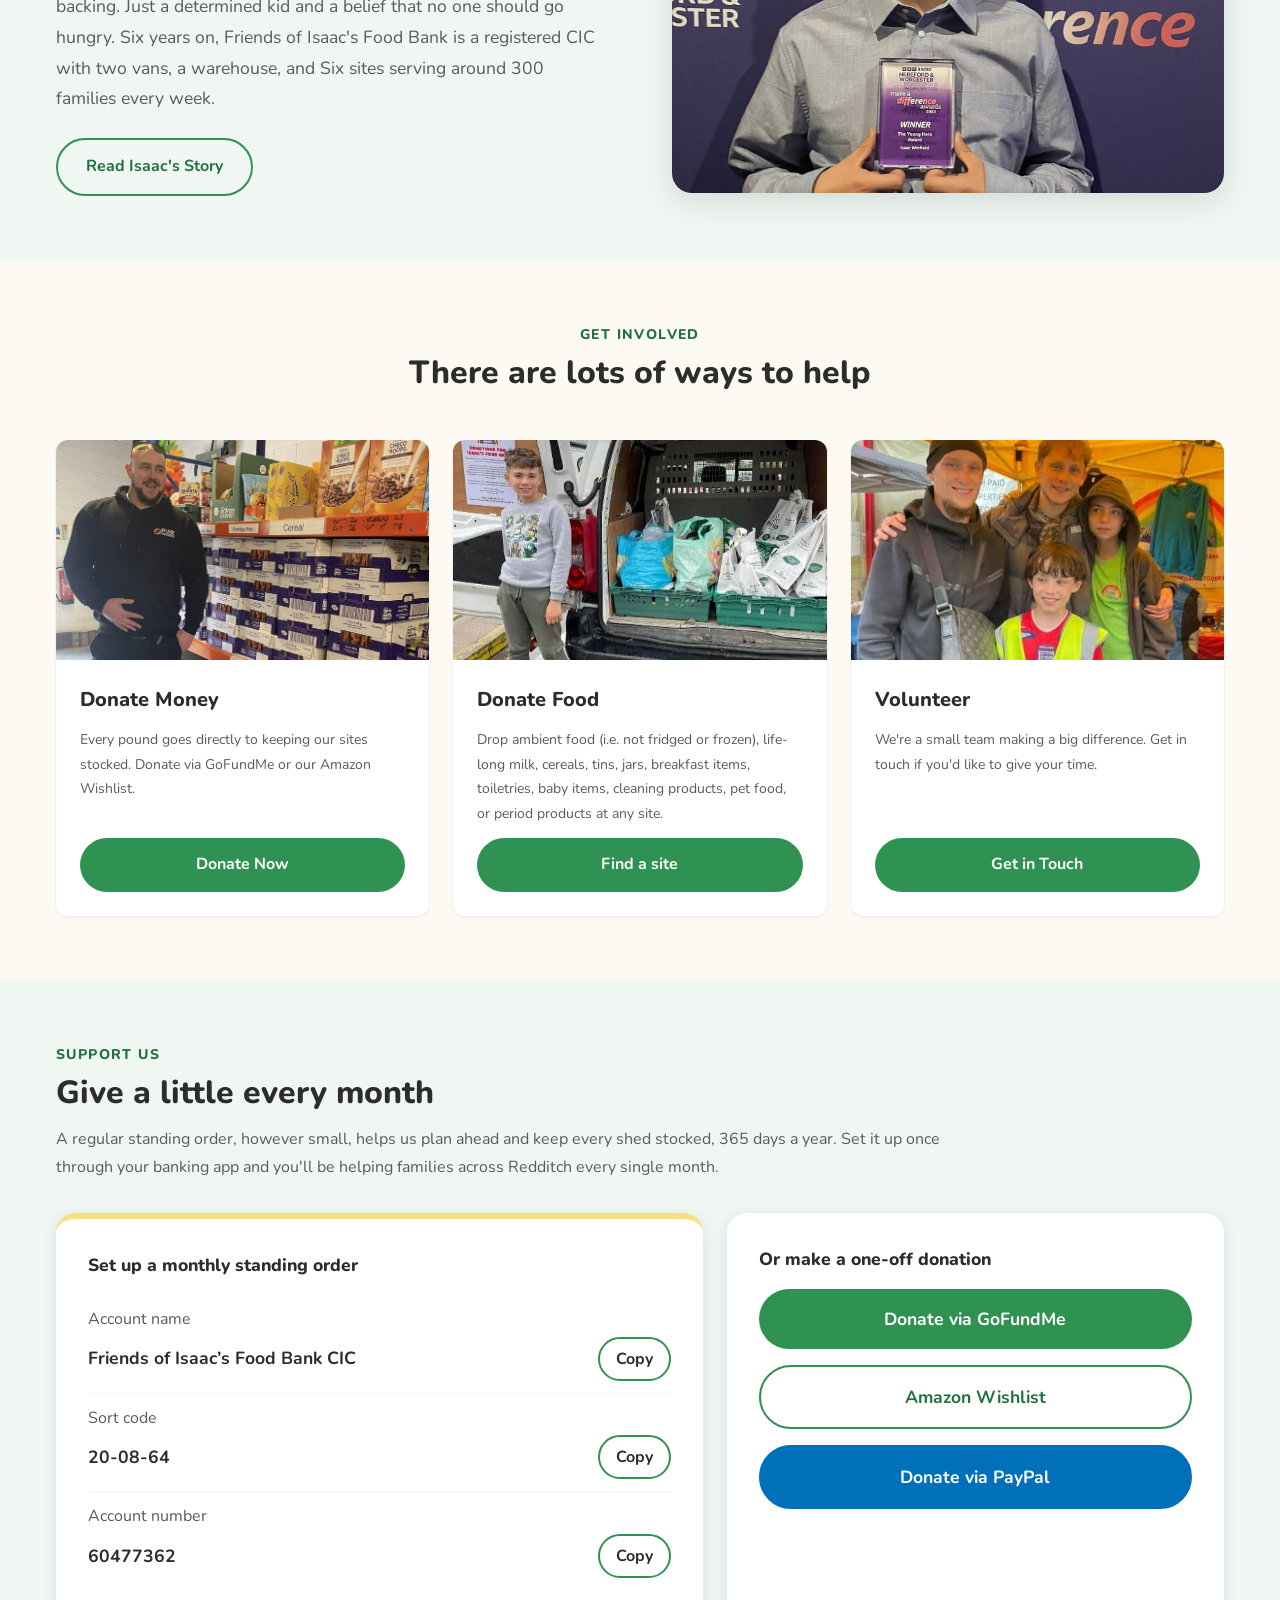
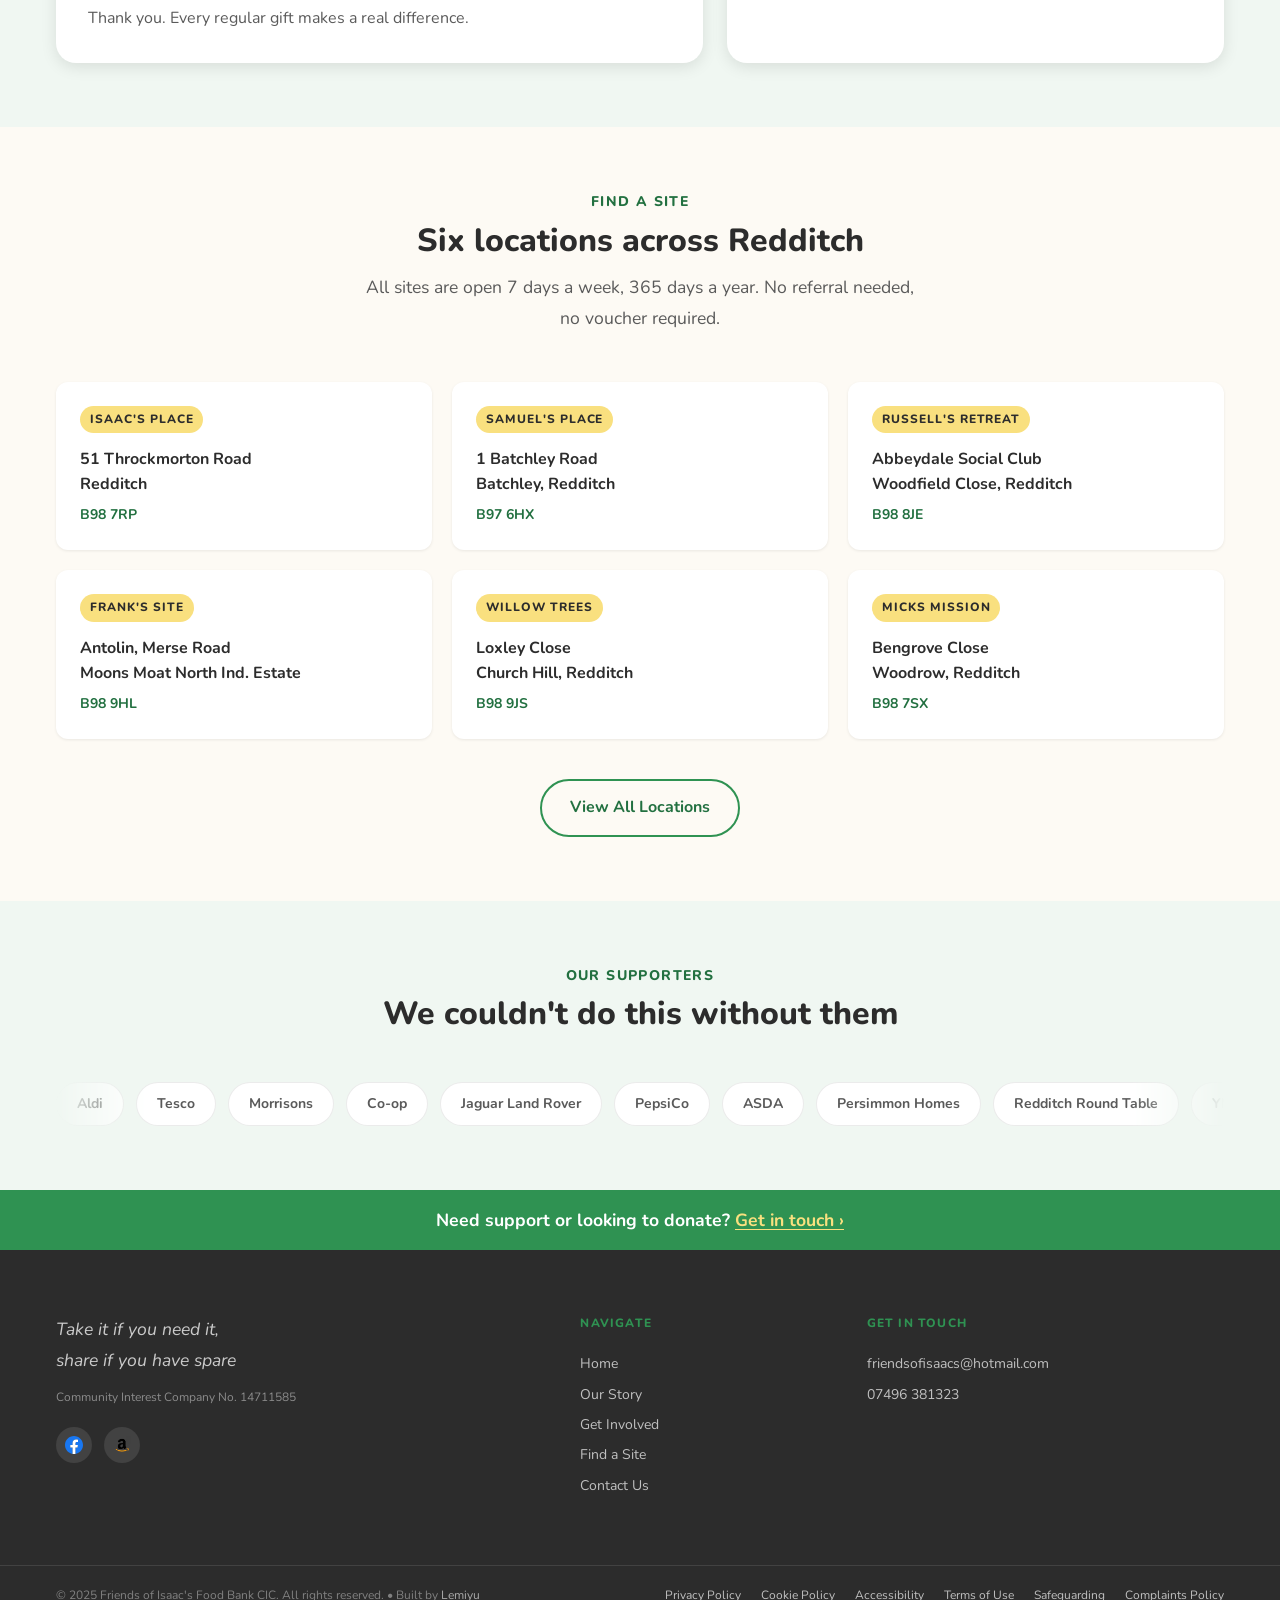
==== commit 94444f90: "Christmas Toy Appeal - 05.10.26 Push for Christmas Toy Appeal" ====
--- a/index.html
+++ b/index.html
@@ -24,6 +24,8 @@
   <link href="https://fonts.googleapis.com/css2?family=Nunito:wght@400;700;800&display=swap" rel="stylesheet" />
   <link rel="stylesheet" href="base.css" />
   <link rel="stylesheet" href="index.css" />
+  <link rel="stylesheet" href="christmas.css" />
+  <script src="christmas.js"></script>
 </head>
 <body>
 
@@ -70,9 +72,29 @@
 
 
   <!-- ============================================================
+       HERO — CHRISTMAS (auto shows in season)
+       ============================================================ -->
+  <section class="hero hero--xmas xmas-only" aria-label="Christmas Appeal">
+    <div class="hero-media hero-media--xmas" role="img" aria-label="Isaac in a Santa hat, wrapped in Christmas lights and holding a toy reindeer">
+      <div class="hero-overlay hero-overlay--xmas" aria-hidden="true"></div>
+    </div>
+    <canvas class="xmas-snow" data-snow aria-hidden="true"></canvas>
+    <div class="container hero-content">
+      <p class="hero-eyebrow">Christmas Toy Appeal 2026</p>
+      <h1 class="hero-headline">Help Every Child Feel Special This <span class="xmas-highlight">Christmas</span></h1>
+      <p class="hero-sub">New toys, gifts for teenagers, advent calendars and selection boxes for families across Redditch who'd otherwise go without.</p>
+      <div class="hero-actions">
+        <a href="/christmas-appeal.html" class="btn btn--xmas">Support the Appeal</a>
+        <a href="/contact.html?type=help" class="btn btn--secondary-yellow">Need Help?</a>
+      </div>
+    </div>
+  </section>
+
+
+  <!-- ============================================================
        HERO
        ============================================================ -->
-  <section class="hero" aria-label="Hero">
+    <section class="hero xmas-hide" aria-label="Hero">
     <div class="hero-media">
       <picture>
         <source media="(max-width: 768px)" srcset="assets/home-page-hero-v1.webp" />
--- a/base.css
+++ b/base.css
@@ -28,7 +28,7 @@
   --fs-xs:          0.75rem;    /* 12px */
   --fs-sm:          0.875rem;   /* 14px */
   --fs-base:        1rem;       /* 16px */
-  --fs-md:          1.125rem;   /* 18px */
+  --fs-md:          1.10rem;   /* 18px */
   --fs-lg:          1.25rem;    /* 20px */
   --fs-xl:          1.5rem;     /* 24px */
   --fs-2xl:         2rem;       /* 32px */
@@ -41,8 +41,8 @@
 
   /* Layout */
   --max-width:      1200px;
-  --padding-x:      32px;
-  --padding-x-mob:  16px;
+  --padding-x:      16px;
+  --padding-x-mob:  8px;
   --padding-y:      64px;
   --padding-y-mob:  32px;
 
@@ -332,8 +332,9 @@
 }
 
 .header-logo img {
-  height: 32px;
+  height: auto;
   width: auto;
+  max-height: 32px;
 }
 
 /* Nav */
--- a/christmas.css
+++ b/christmas.css
@@ -0,0 +1,544 @@
+/* ============================================================
+   CHRISTMAS.CSS — Friends of Isaac's Food Bank CIC
+   Seasonal layer. Active only when <html data-season="christmas">
+   ============================================================ */
+
+/* ------------------------------------------------------------
+   1. TOKENS
+   ------------------------------------------------------------ */
+:root {
+  --xmas-red:       #C8312B;
+  --xmas-red-dark:  #A02420;
+  --xmas-red-tint:  #FCECEA;
+  --xmas-green:     #1E5E3A;
+  --xmas-gold:      #F2C14E;
+  --xmas-cream:     #FFF8EC;
+  --xmas-overlay: 16 52 32;
+
+  --bulb-1: #6DBF8A;
+  --bulb-2: #F9E07F;
+  --bulb-3: #F4A96A;
+  --bulb-4: #FFFFFF;
+  --bulb-5: #8AB6F9;
+  --bulb-6: #C3A6F2;
+}
+
+/* ------------------------------------------------------------
+   2. SEASON SWITCHES
+   ------------------------------------------------------------ */
+html:not([data-season="christmas"]) .xmas-only { display: none !important; }
+html[data-season="christmas"] .xmas-hide       { display: none !important; }
+
+
+/* ------------------------------------------------------------
+   3. ANNOUNCEMENT BAR
+   ------------------------------------------------------------ */
+.xmas-bar {
+  position: relative;
+  background-color: var(--xmas-red);
+  color: var(--white);
+  padding-bottom: 16px; /* room for the lights */
+}
+
+.xmas-bar-inner {
+  display: flex;
+  align-items: center;
+  justify-content: center;
+  gap: 12px;
+  min-height: 44px;
+}
+
+/* Hidden for now
+.xmas-bar-sleeps {
+  flex-shrink: 0;
+  background-color: var(--xmas-gold);
+  color: var(--text-dark);
+  font-size: var(--fs-xs);
+  font-weight: var(--fw-extrabold);
+  text-transform: uppercase;
+  letter-spacing: 0.08em;
+  padding: 3px 10px;
+  border-radius: var(--radius-full);
+  white-space: nowrap;
+}
+*/
+
+.xmas-bar-sleeps { 
+    display: none;
+}
+
+.xmas-bar-text {
+  font-size: var(--fs-md);
+  font-weight: var(--fw-bold);
+  text-align: center;
+  line-height: var(--lh-base);
+}
+
+.xmas-bar-short { display: none; }
+
+.xmas-bar-link {
+  text-decoration: underline;
+  text-underline-offset: 3px;
+  white-space: nowrap;
+}
+
+.xmas-bar-link:hover { text-decoration-thickness: 2px; }
+
+
+.xmas-bar-link:focus-visible {
+  outline: 2px solid var(--white);
+  outline-offset: 2px;
+}
+
+/* Fairy lights */
+.xmas-lights {
+  position: absolute;
+  left: 0;
+  right: 0;
+  bottom: 0;
+  height: 18px;
+  display: flex;
+  justify-content: space-between;
+  padding: 0 10px;
+  pointer-events: none;
+}
+
+.xmas-lights::before {
+  content: '';
+  position: absolute;
+  left: 0;
+  right: 0;
+  top: 3px;
+  height: 2px;
+  background-color: rgba(40, 10, 10, 0.45);
+}
+
+.xmas-bulb {
+  --bulb: var(--bulb-1);
+  position: relative;
+  width: 8px;
+  height: 11px;
+  margin-top: 5px;
+  border-radius: 50% 50% 50% 50% / 40% 40% 60% 60%;
+  background-color: var(--bulb);
+  box-shadow: 0 0 8px 2px var(--bulb);
+  animation: xmas-twinkle 2.4s ease-in-out infinite;
+}
+
+.xmas-bulb::before {
+  content: '';
+  position: absolute;
+  top: -3px;
+  left: 2px;
+  width: 4px;
+  height: 4px;
+  border-radius: 1px;
+  background-color: #3A3A3A;
+}
+
+.xmas-bulb:nth-child(odd)   { margin-top: 7px; }
+.xmas-bulb:nth-child(6n+1)  { --bulb: var(--bulb-1); animation-delay: 0s; }
+.xmas-bulb:nth-child(6n+2)  { --bulb: var(--bulb-2); animation-delay: 0.4s; }
+.xmas-bulb:nth-child(6n+3)  { --bulb: var(--bulb-3); animation-delay: 0.8s; }
+.xmas-bulb:nth-child(6n+4)  { --bulb: var(--bulb-4); animation-delay: 1.2s; }
+.xmas-bulb:nth-child(6n+5)  { --bulb: var(--bulb-5); animation-delay: 1.6s; }
+.xmas-bulb:nth-child(6n+6)  { --bulb: var(--bulb-6); animation-delay: 2s; }
+
+@keyframes xmas-twinkle {
+  0%, 100% { opacity: 1;    box-shadow: 0 0 8px 2px var(--bulb); }
+  50%      { opacity: 0.45; box-shadow: 0 0 2px 0 var(--bulb); }
+}
+
+@media (max-width: 768px) {
+  .xmas-bar-long  { display: none; }
+  .xmas-bar-short { display: inline; }
+  .xmas-bar-sleeps { display: none;}
+}
+
+@media (max-width: 560px) {
+  .xmas-bulb:nth-child(even) { display: none; }
+}
+
+
+/* ------------------------------------------------------------
+   4. NAV LINK
+   ------------------------------------------------------------ */
+.nav-link--xmas {
+  color: var(--xmas-red);
+}
+
+.nav-link--xmas:hover,
+.nav-link--xmas.nav-link--active {
+  background-color: var(--xmas-red-tint);
+  color: var(--xmas-red-dark);
+}
+
+/* Six links: stop wrapping, tighten spacing */
+html[data-season="christmas"] .nav-link {
+  white-space: nowrap;
+  padding-left: 10px;
+  padding-right: 10px;
+}
+
+@media (max-width: 999px) {
+  html[data-season="christmas"] .nav-link {
+    padding: 12px 16px;
+  }
+}
+
+
+/* ------------------------------------------------------------
+   5. BUTTONS
+   ------------------------------------------------------------ */
+.btn--xmas {
+  background-color: var(--xmas-red);
+  color: var(--white);
+  padding-left: 24px;
+  padding-right: 24px;
+}
+
+.btn--xmas:hover { background-color: var(--xmas-red-dark); }
+
+
+/* ------------------------------------------------------------
+   6. SNOW
+   ------------------------------------------------------------ */
+.xmas-snow {
+  position: absolute;
+  inset: 0;
+  width: 100%;
+  height: 100%;
+  pointer-events: none;
+  z-index: 0;
+}
+
+.xmas-snow--page {
+  position: fixed;
+  z-index: 90; /* below sticky header (100) */
+}
+
+/* ------------------------------------------------------------
+   7. HOMEPAGE HERO — CHRISTMAS
+   ------------------------------------------------------------ */
+.hero--xmas { overflow: hidden; }
+
+/* Background only loads in season */
+html[data-season="christmas"] .hero-media--xmas {
+  background-image: url('assets/christmas-appeal/christmas-isaac-2.webp');
+  background-size: cover;
+  background-position: center 25%;
+  background-repeat: no-repeat;
+}
+
+/* Full-image tint + stronger on the text side */
+.hero-overlay--xmas {
+  background:
+    linear-gradient(
+      to right,
+      rgb(var(--xmas-overlay) / 0.70) 0%,
+      rgb(var(--xmas-overlay) / 0.45) 50%,
+      rgb(var(--xmas-overlay) / 0.15) 100%
+    ),
+    rgb(var(--xmas-overlay) / 0.35);
+}
+
+.hero--xmas .hero-content { z-index: 2; }
+
+.hero--xmas .hero-eyebrow { color: var(--xmas-gold); }
+
+.hero--xmas .hero-headline {
+  font-size: 3.5rem;
+  max-width: 800px;
+}
+
+.hero--xmas .hero-sub { max-width: 800px; }
+
+.hero--xmas .hero-actions .btn { min-width: 220px; }
+
+.xmas-highlight { color: var(--xmas-gold); }
+
+@media (max-width: 1100px) {
+  .hero--xmas .hero-headline { font-size: var(--fs-4xl); }
+}
+
+@media (max-width: 768px) {
+  html[data-season="christmas"] .hero-media--xmas {
+    background-position: 60% 20%;
+  }
+  .hero-overlay--xmas {
+    background: rgb(var(--xmas-overlay) / 0.72);
+  }
+  .hero--xmas .hero-headline { font-size: var(--fs-3xl); }
+}
+
+
+
+/* ------------------------------------------------------------
+   8. REDUCED MOTION
+   ------------------------------------------------------------ */
+@media (prefers-reduced-motion: reduce) {
+  .xmas-tag,
+  .xmas-need-tag,
+  .xmas-sleigh-icon {
+    animation: none;
+  }
+  .xmas-sleigh-fill,
+  .xmas-sleigh-icon {
+    transition: none;
+  }
+}
+
+
+/* ------------------------------------------------------------
+   5. SHARED SECTION BITS
+   ------------------------------------------------------------ */
+.xmas-label {
+  color: var(--xmas-red-dark);
+}
+
+.xmas-section-sub {
+  max-width: 600px;
+  margin: 12px auto 0;
+}
+
+
+/* ------------------------------------------------------------
+   6. WHAT WE NEED — HANGING TAGS
+   ------------------------------------------------------------ */
+.xmas-needs-grid {
+  display: grid;
+  grid-template-columns: repeat(4, 1fr);
+  gap: 24px;
+}
+
+.xmas-need {
+  position: relative;
+  display: flex;
+  flex-direction: column;
+  align-items: center;
+  padding-top: 8px;
+}
+
+/* The line — each tag carries its own segment so rows stay joined */
+.xmas-need::before {
+  content: '';
+  position: absolute;
+  top: 0;
+  left: -12px;
+  right: -12px;
+  height: 2px;
+  background-color: var(--xmas-gold);
+}
+
+.xmas-need-string {
+  position: relative;
+  z-index: 1;
+  width: 2px;
+  height: 40px;
+  margin-bottom: -22px;
+  background-color: var(--xmas-gold);
+}
+
+.xmas-need-tag {
+  position: relative;
+  width: 100%;
+  max-width: 260px;
+  padding: 44px 24px 28px;
+  text-align: center;
+  background-color: var(--xmas-cream);
+  border-radius: 8px;
+  clip-path: polygon(22% 0, 78% 0, 100% 12%, 100% 100%, 0 100%, 0 12%);
+  box-shadow: var(--shadow-md);
+  transform-origin: top center;
+  animation: xmas-need-swing 6s ease-in-out infinite;
+}
+
+.xmas-need:nth-child(2) .xmas-need-tag { animation-delay: -1.5s; }
+.xmas-need:nth-child(3) .xmas-need-tag { animation-delay: -3s; }
+.xmas-need:nth-child(4) .xmas-need-tag { animation-delay: -4.5s; }
+
+.xmas-need-hole {
+  position: absolute;
+  top: 14px;
+  left: 50%;
+  width: 12px;
+  height: 12px;
+  margin-left: -6px;
+  border-radius: 50%;
+  background-color: var(--bg-light);
+  box-shadow: inset 0 1px 3px rgba(0,0,0,0.25);
+}
+
+.xmas-need-icon {
+  width: 48px;
+  height: 48px;
+  margin: 0 auto 16px;
+  color: var(--xmas-red);
+}
+
+.xmas-need:nth-child(even) .xmas-need-icon {
+  color: var(--primary);
+}
+
+.xmas-need-title {
+  font-size: var(--fs-lg);
+  font-weight: var(--fw-extrabold);
+  color: var(--text-dark);
+  margin-bottom: 8px;
+}
+
+.xmas-need-text {
+  font-size: var(--fs-sm);
+  color: var(--text-mid);
+  line-height: var(--lh-relaxed);
+}
+
+@keyframes xmas-need-swing {
+  0%, 100% { transform: rotate(1.5deg); }
+  50%      { transform: rotate(-1.5deg); }
+}
+
+@media (max-width: 900px) {
+  .xmas-needs-grid {
+    grid-template-columns: repeat(2, 1fr);
+    row-gap: 40px;
+  }
+}
+
+@media (max-width: 520px) {
+  .xmas-needs-grid { grid-template-columns: 1fr; }
+  .xmas-need::before { left: 0; right: 0; }
+  .xmas-need-tag { max-width: 300px; }
+}
+
+
+/* ------------------------------------------------------------
+   7. DROP-OFF POINTS
+   ------------------------------------------------------------ */
+
+
+
+.xmas-dropoff-grid {
+  display: grid;
+  grid-template-columns: repeat(auto-fit, minmax(280px, 360px));
+  justify-content: center;
+  gap: 24px;
+}
+
+
+/* Hidden for now
+.xmas-dropoff-grid {
+  display: grid;
+  grid-template-columns: repeat(3, 1fr);
+  gap: 24px;
+}
+*/
+
+.xmas-dropoff-card {
+  display: flex;
+  flex-direction: column;
+  gap: 14px;
+  padding: 28px;
+  background-color: var(--white);
+  border-radius: var(--radius-md);
+  border-top: 6px solid var(--xmas-red);
+  box-shadow: var(--shadow-sm);
+  transition: box-shadow var(--transition), transform var(--transition);
+}
+
+.xmas-dropoff-card:hover {
+  box-shadow: var(--shadow-md);
+  transform: translateY(-2px);
+}
+
+.xmas-dropoff-tag {
+  align-self: flex-start;
+  background-color: var(--xmas-red);
+  color: var(--white);
+  font-size: var(--fs-xs);
+  font-weight: var(--fw-extrabold);
+  text-transform: uppercase;
+  letter-spacing: 0.08em;
+  padding: 4px 10px;
+  border-radius: var(--radius-full);
+}
+
+.xmas-dropoff-name {
+  font-size: var(--fs-xl);
+  font-weight: var(--fw-extrabold);
+  color: var(--text-dark);
+  line-height: var(--lh-tight);
+}
+
+.xmas-dropoff-address {
+  font-style: normal;
+  font-size: var(--fs-base);
+  color: var(--text-mid);
+  line-height: var(--lh-relaxed);
+}
+
+.xmas-dropoff-postcode {
+  font-weight: var(--fw-extrabold);
+  color: var(--xmas-red-dark);
+}
+
+.xmas-dropoff-meta {
+  padding: 14px 16px;
+  background-color: var(--bg-light);
+  border-radius: var(--radius-sm);
+  border-left: 3px solid var(--xmas-gold);
+  flex: 1;
+}
+
+.xmas-dropoff-row dt {
+  font-size: var(--fs-xs);
+  font-weight: var(--fw-extrabold);
+  text-transform: uppercase;
+  letter-spacing: 0.08em;
+  color: var(--text-dark);
+  margin-bottom: 2px;
+}
+
+.xmas-dropoff-row dd {
+  font-size: var(--fs-sm);
+  color: var(--text-mid);
+}
+
+.xmas-dropoff-row + .xmas-dropoff-row {
+  margin-top: 10px;
+}
+
+.xmas-dropoff-btn {
+  align-self: flex-start;
+}
+
+.xmas-dropoff-note {
+  margin-top: 40px;
+  text-align: center;
+  font-size: var(--fs-md);
+  font-weight: var(--fw-bold);
+  color: var(--text-dark);
+}
+
+.xmas-dropoff-note a {
+  color: var(--xmas-red-dark);
+  text-decoration: underline;
+  text-underline-offset: 3px;
+}
+
+.xmas-dropoff-note a:hover {
+  color: var(--xmas-red);
+}
+
+@media (max-width: 900px) {
+  .xmas-dropoff-grid { grid-template-columns: 1fr; }
+  .xmas-dropoff-btn { align-self: stretch; }
+}
+
+/* Hidden for now as 1 drop off 
+@media (max-width: 900px) {
+  .xmas-dropoff-grid { grid-template-columns: 1fr; }
+  .xmas-dropoff-btn { align-self: stretch; }
+}
+*/
+
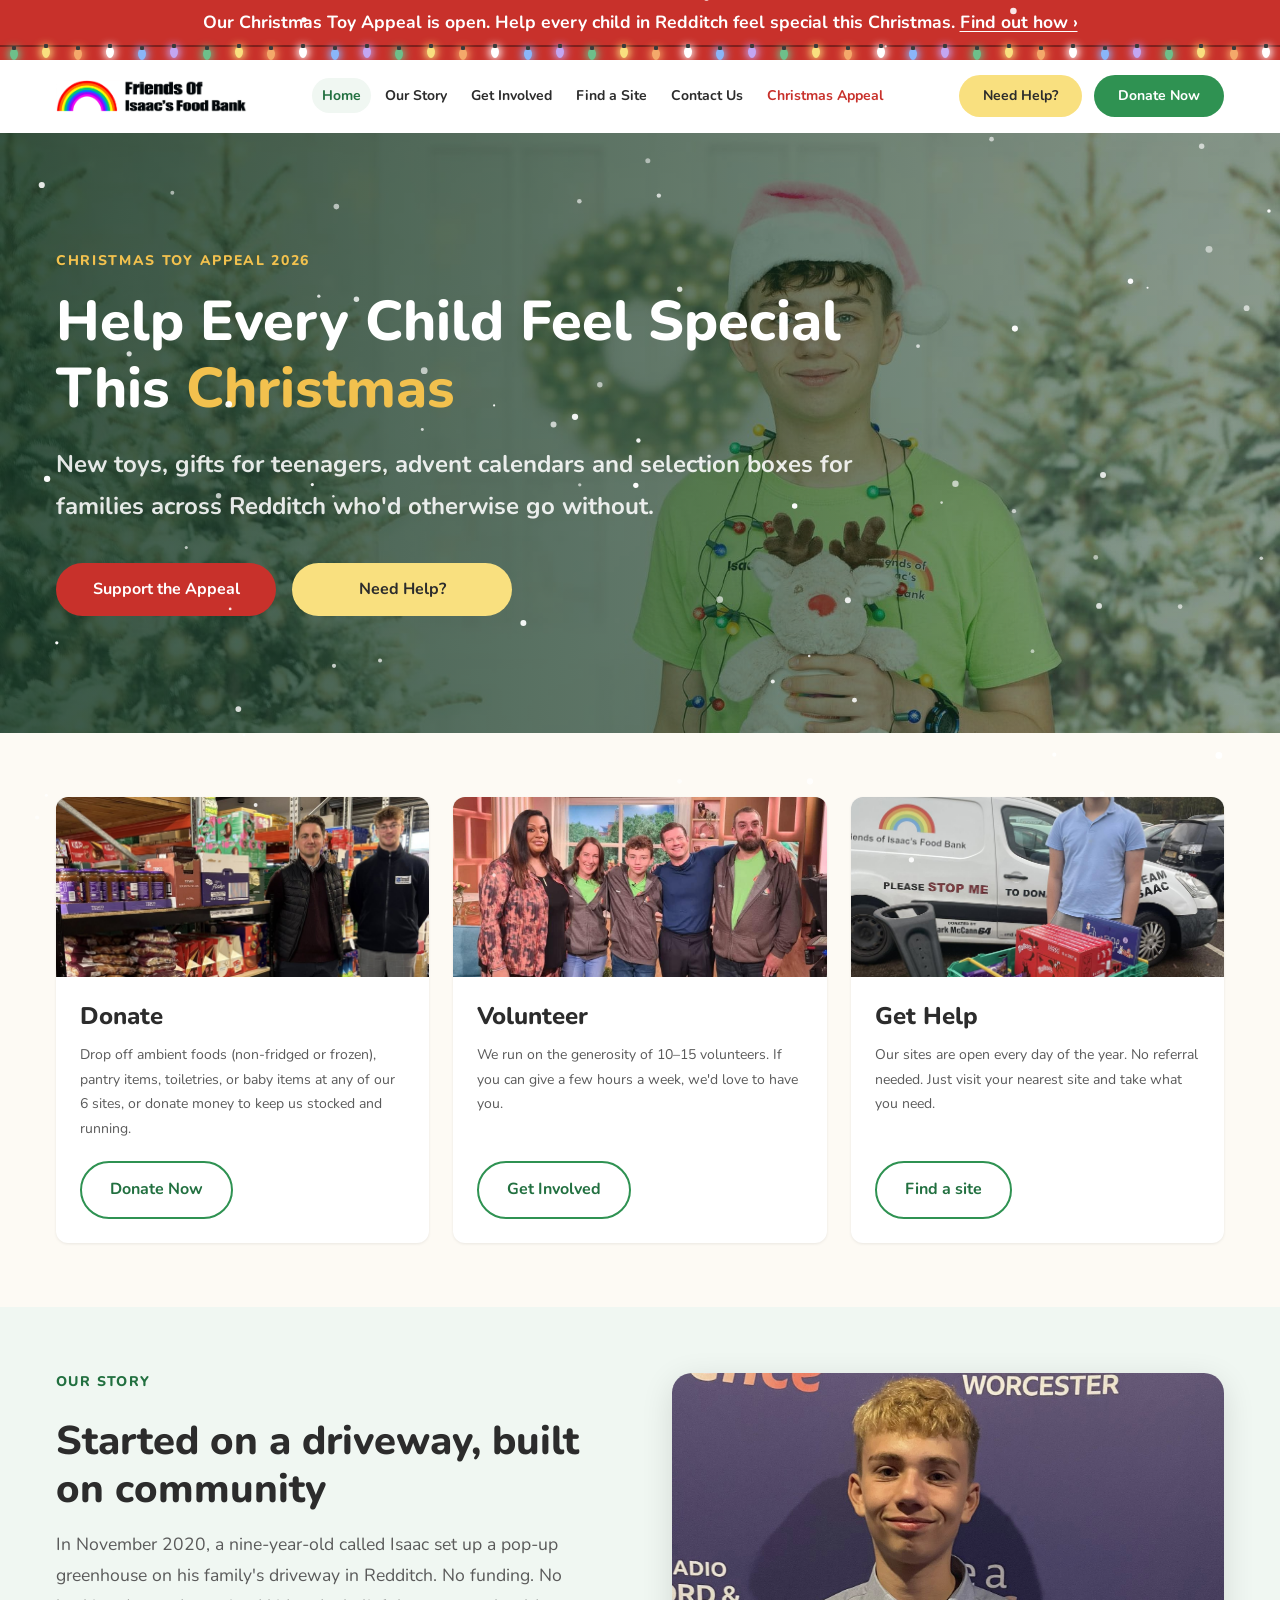
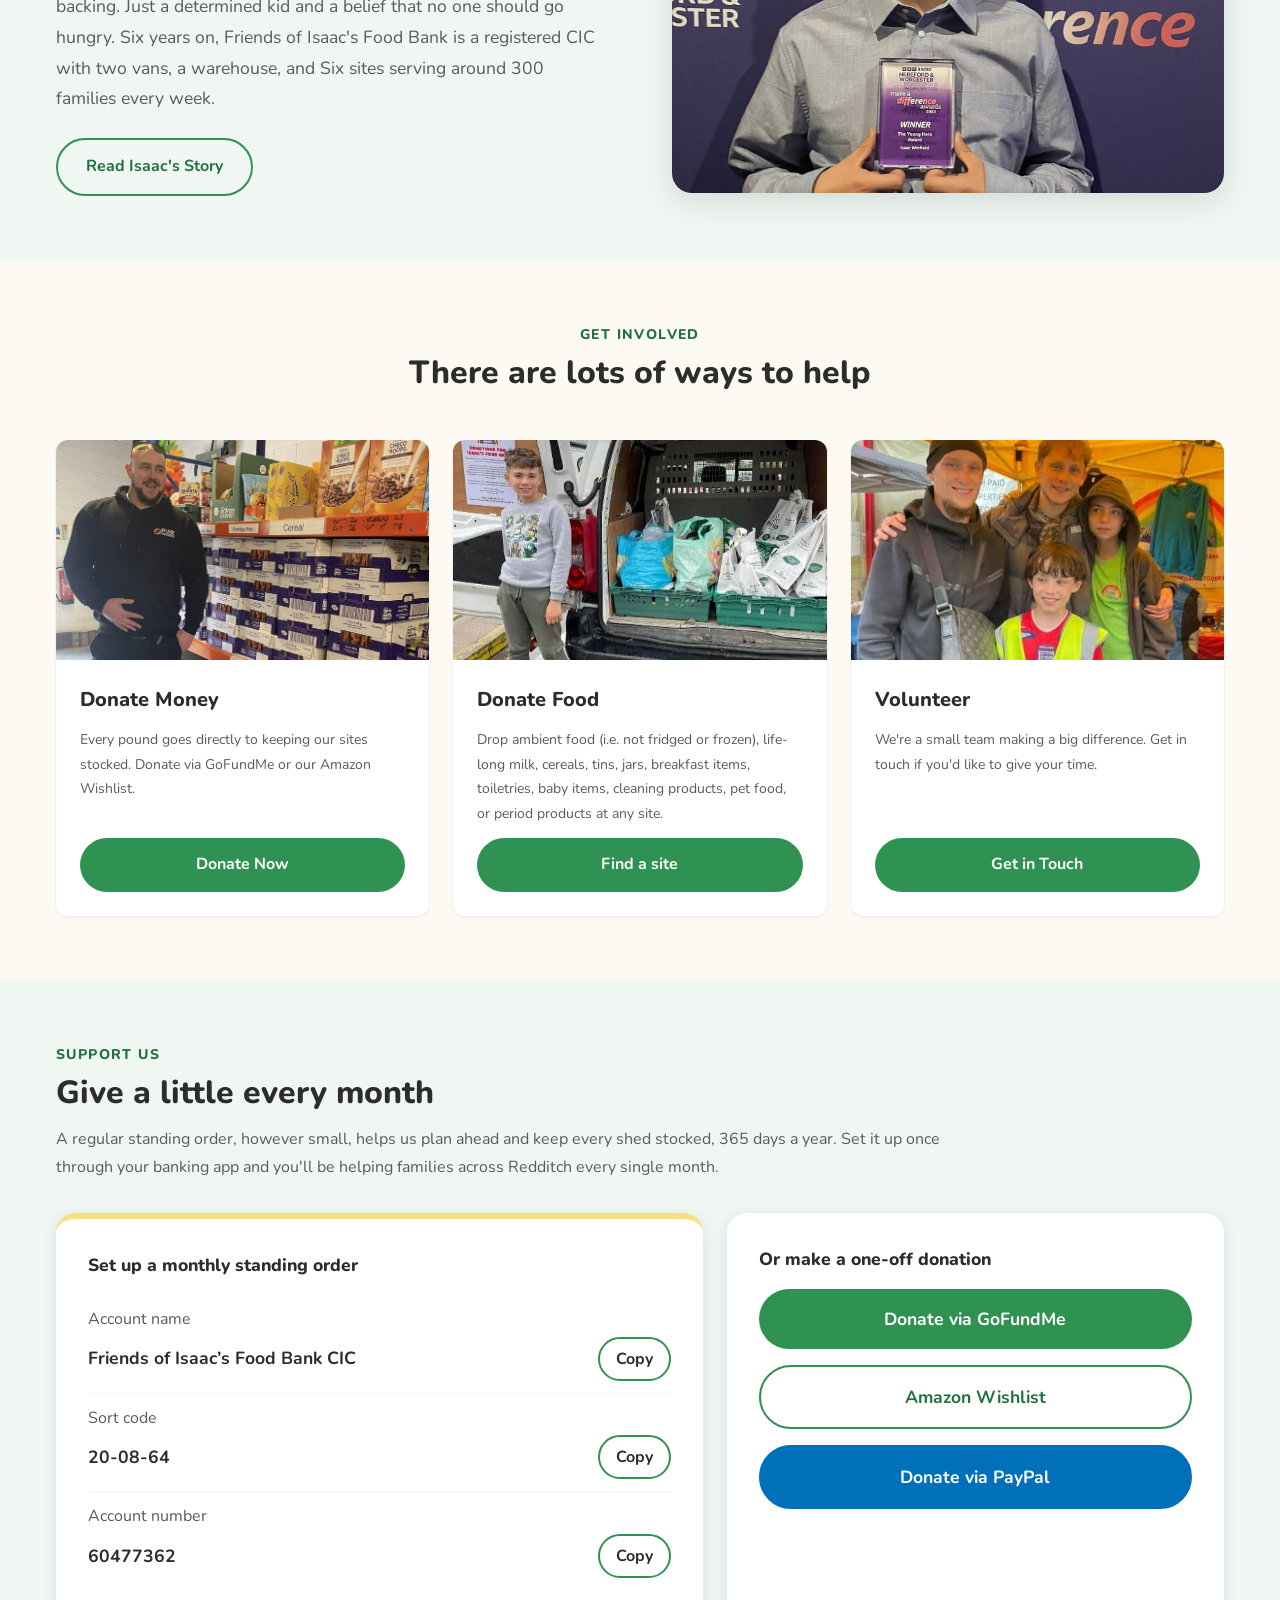
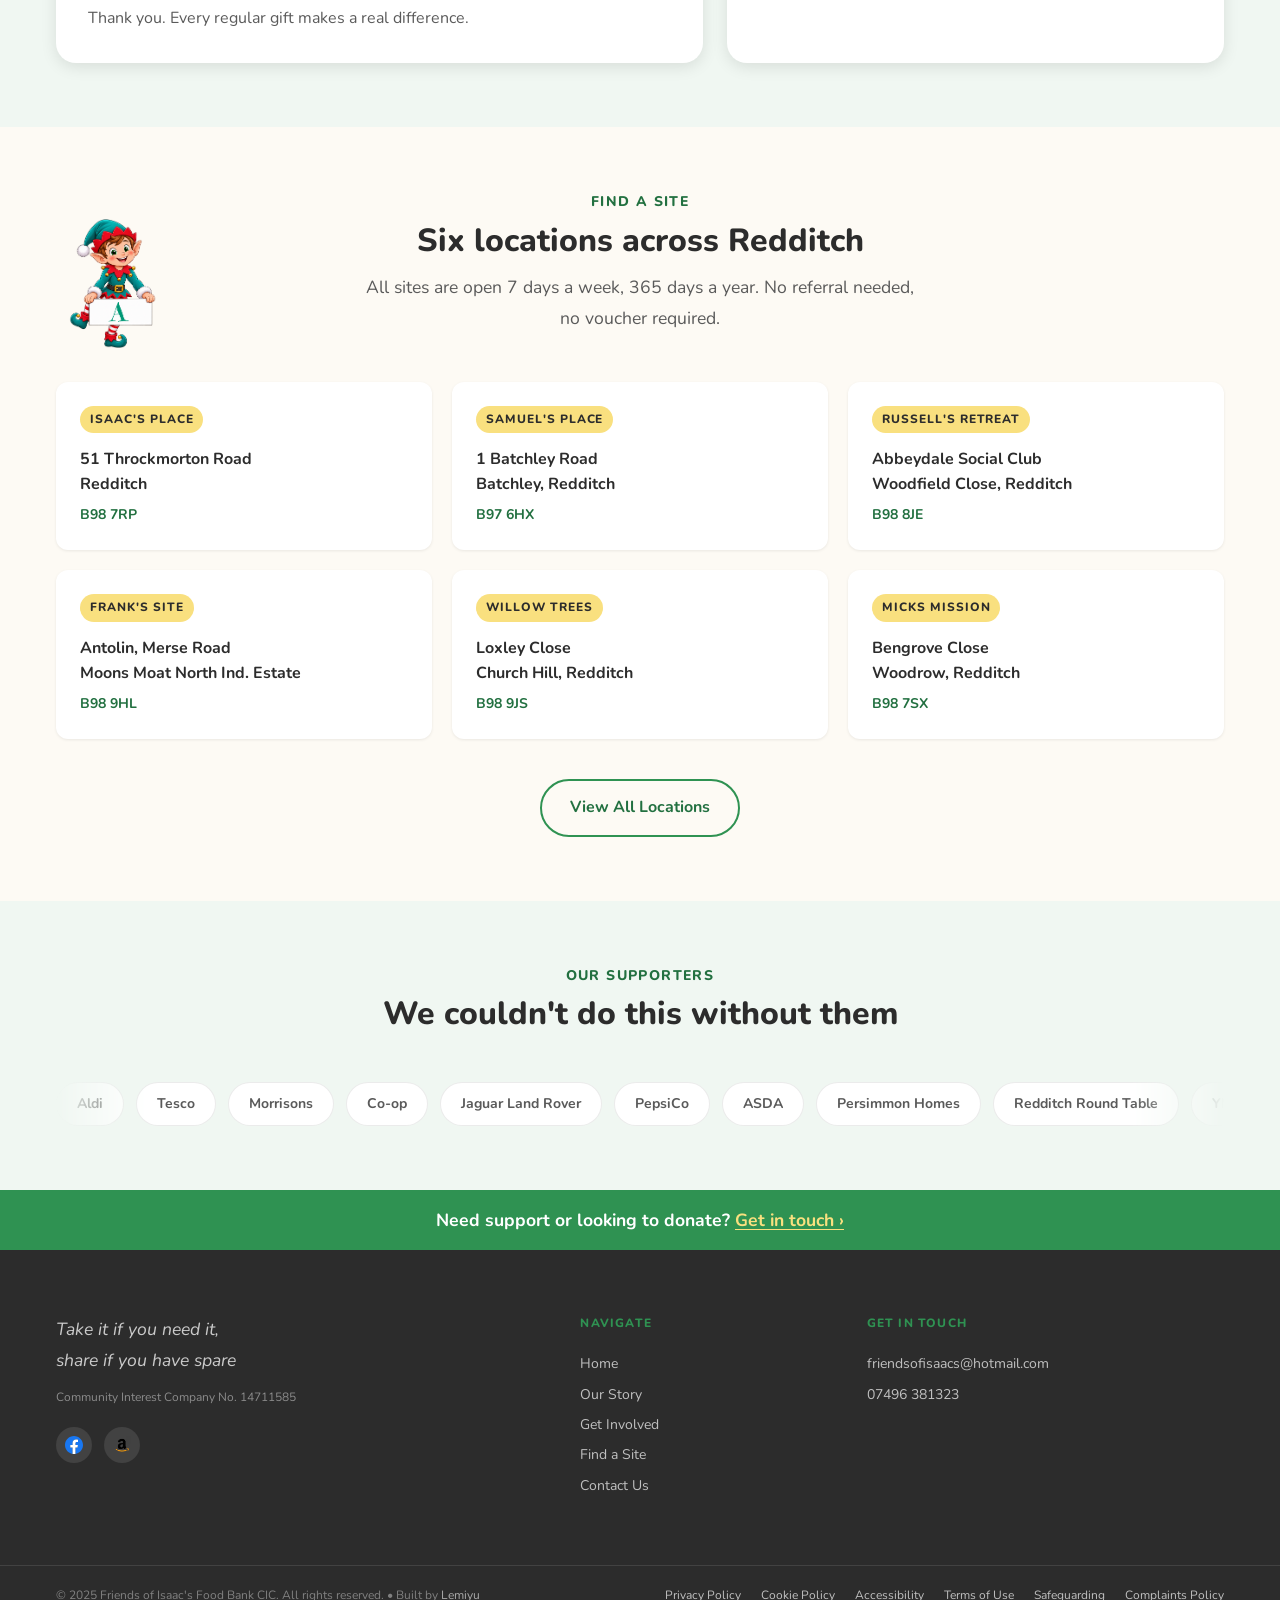
==== commit e6529018: "Isaacs Elf Campaign - 03.11.26 Elf assets and script updates to main pages" ====
--- a/index.html
+++ b/index.html
@@ -26,6 +26,7 @@
   <link rel="stylesheet" href="index.css" />
   <link rel="stylesheet" href="christmas.css" />
   <script src="christmas.js"></script>
+  <script src="elf-christmas.js" defer></script>
 </head>
 <body>
 
--- a/base.css
+++ b/base.css
@@ -3052,3 +3052,12 @@
 }
 
 
+
+/* Christmas Elf Campaign */
+.foi-elf {
+  position: absolute;
+  height: auto;
+  z-index: 5;
+  pointer-events: none;
+  user-select: none;
+}
